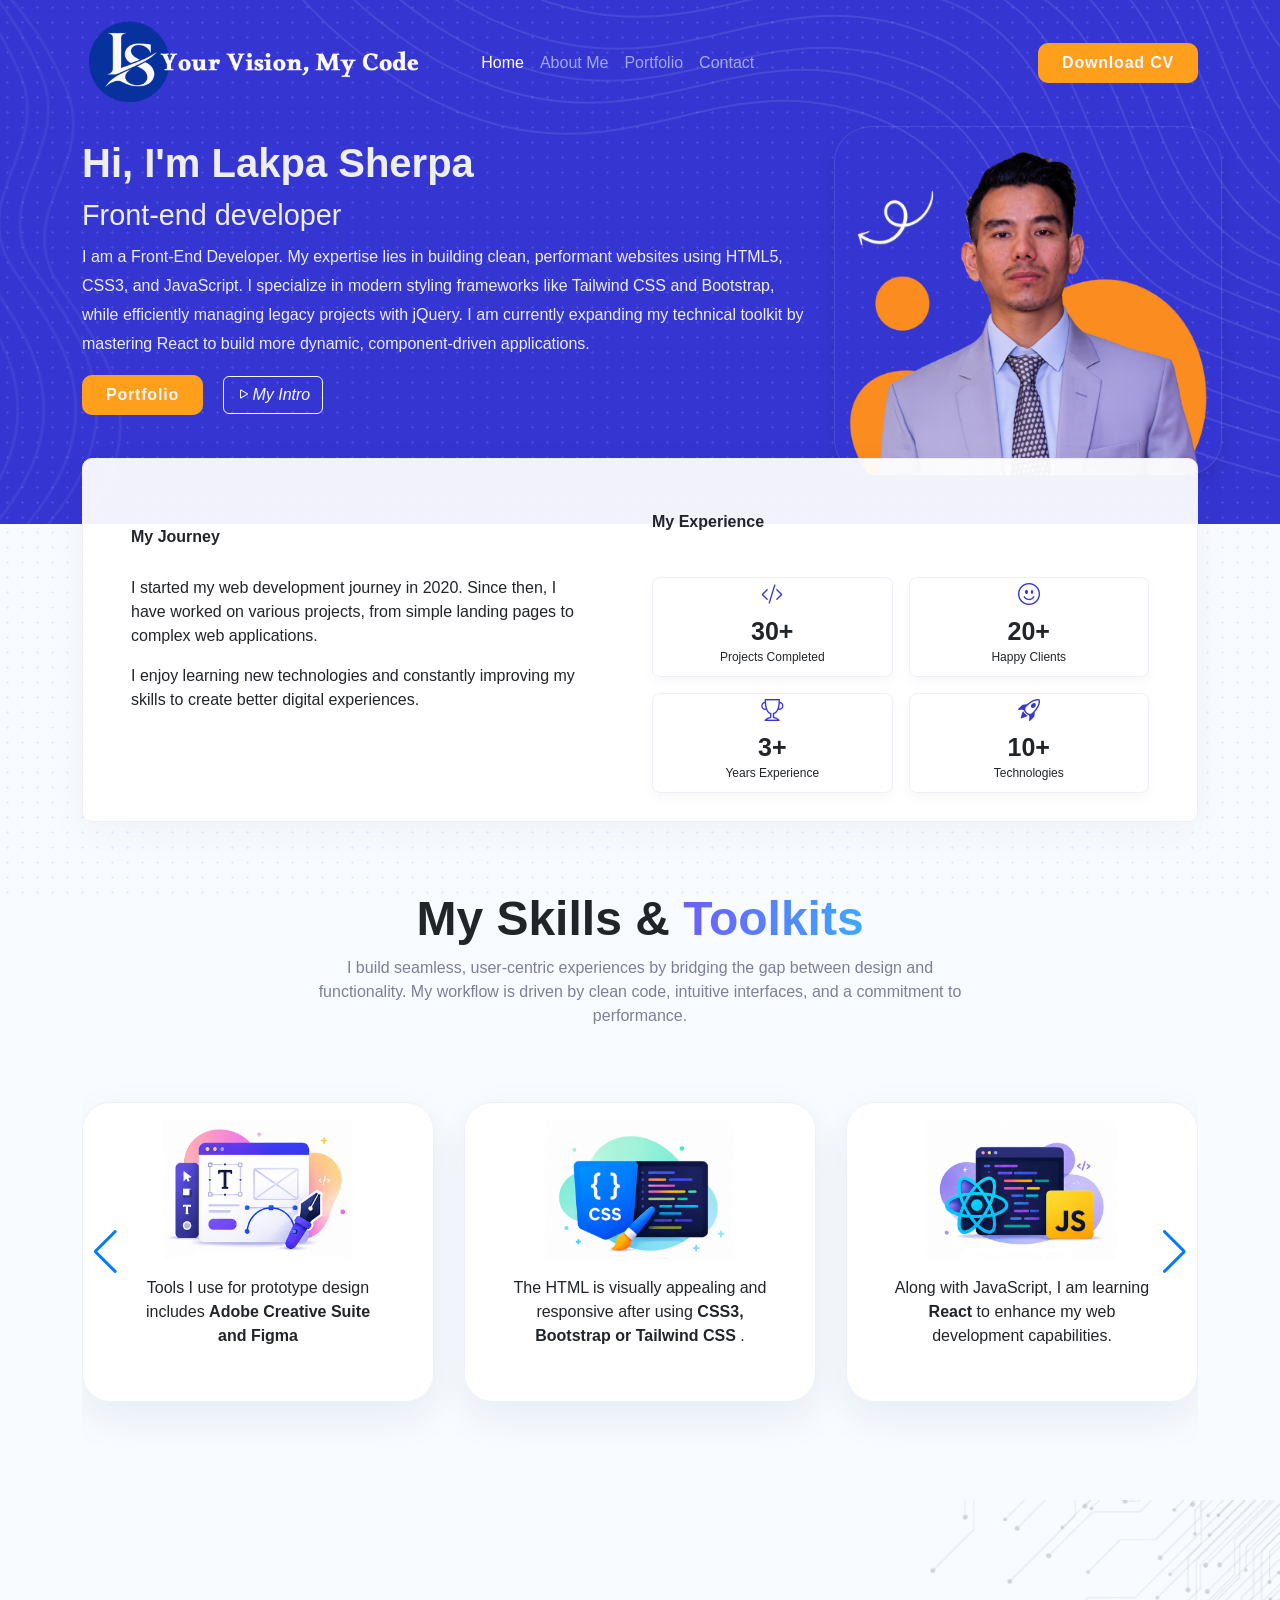
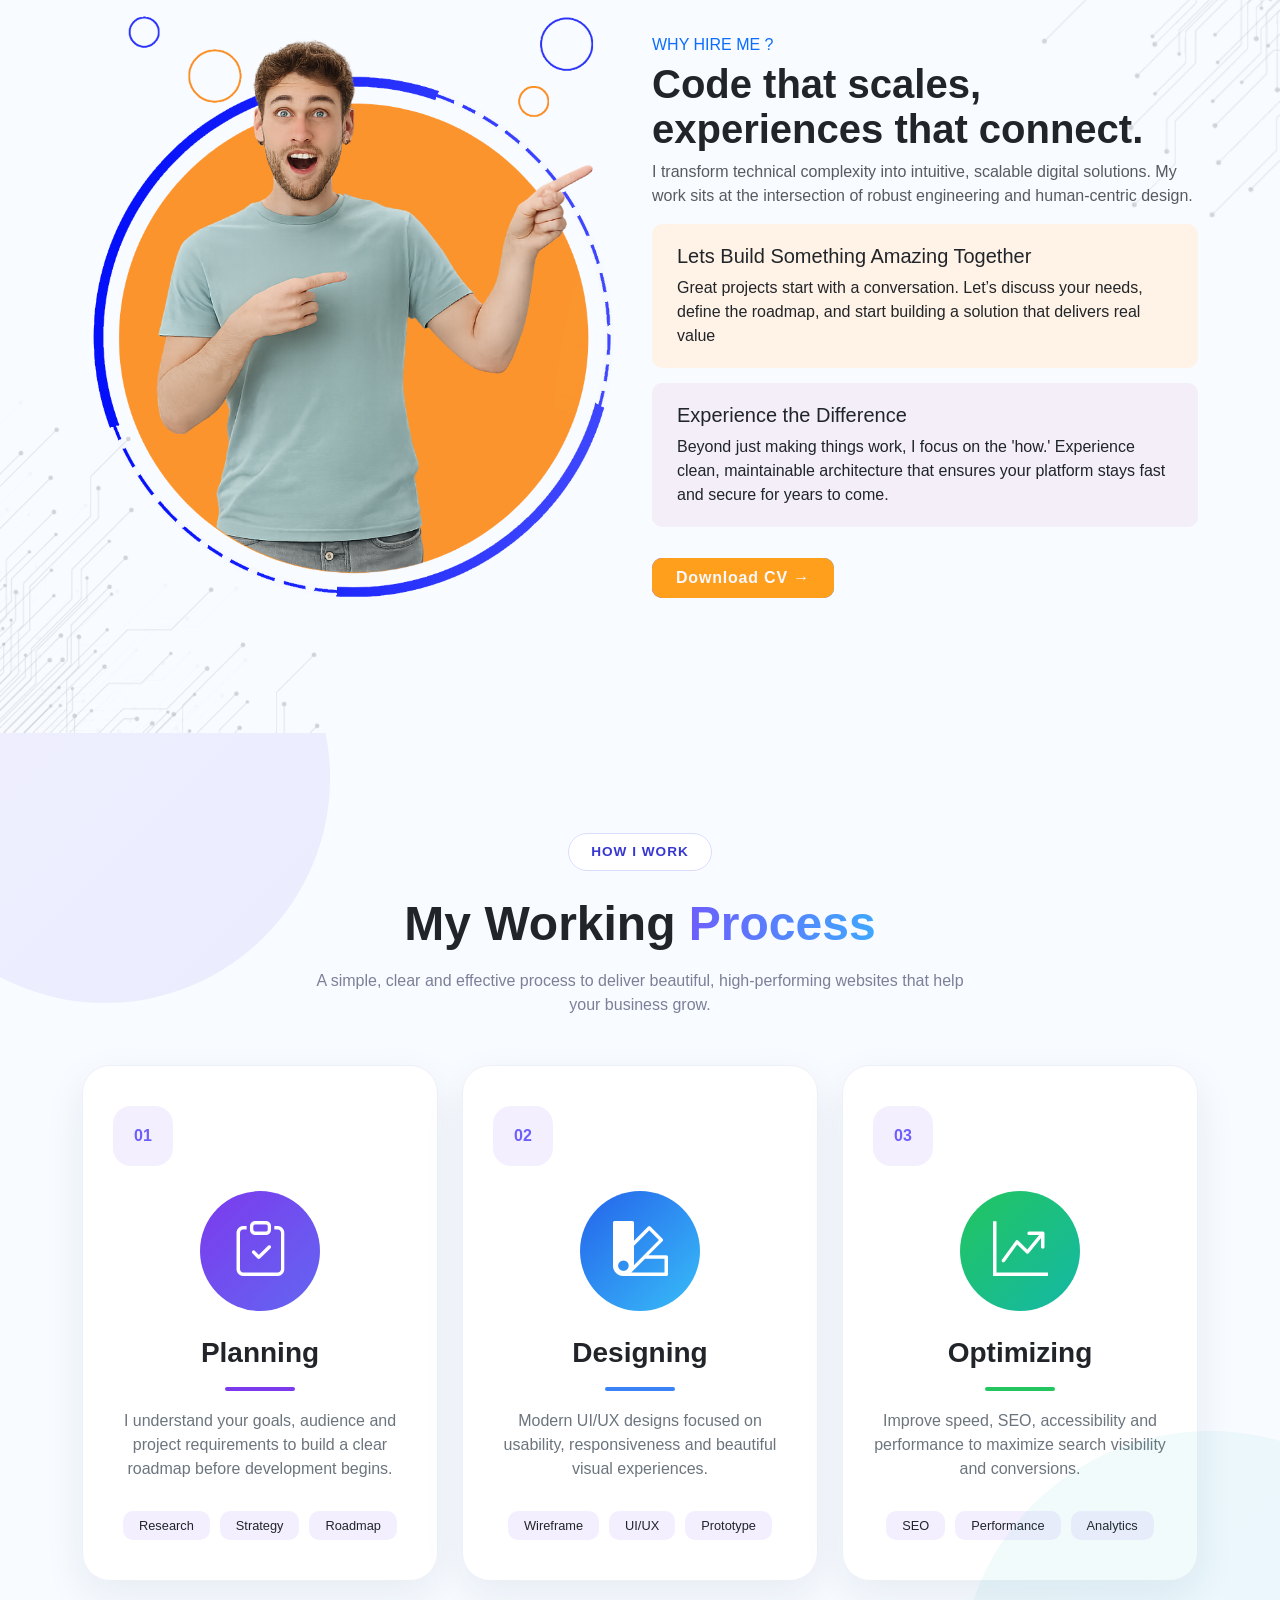
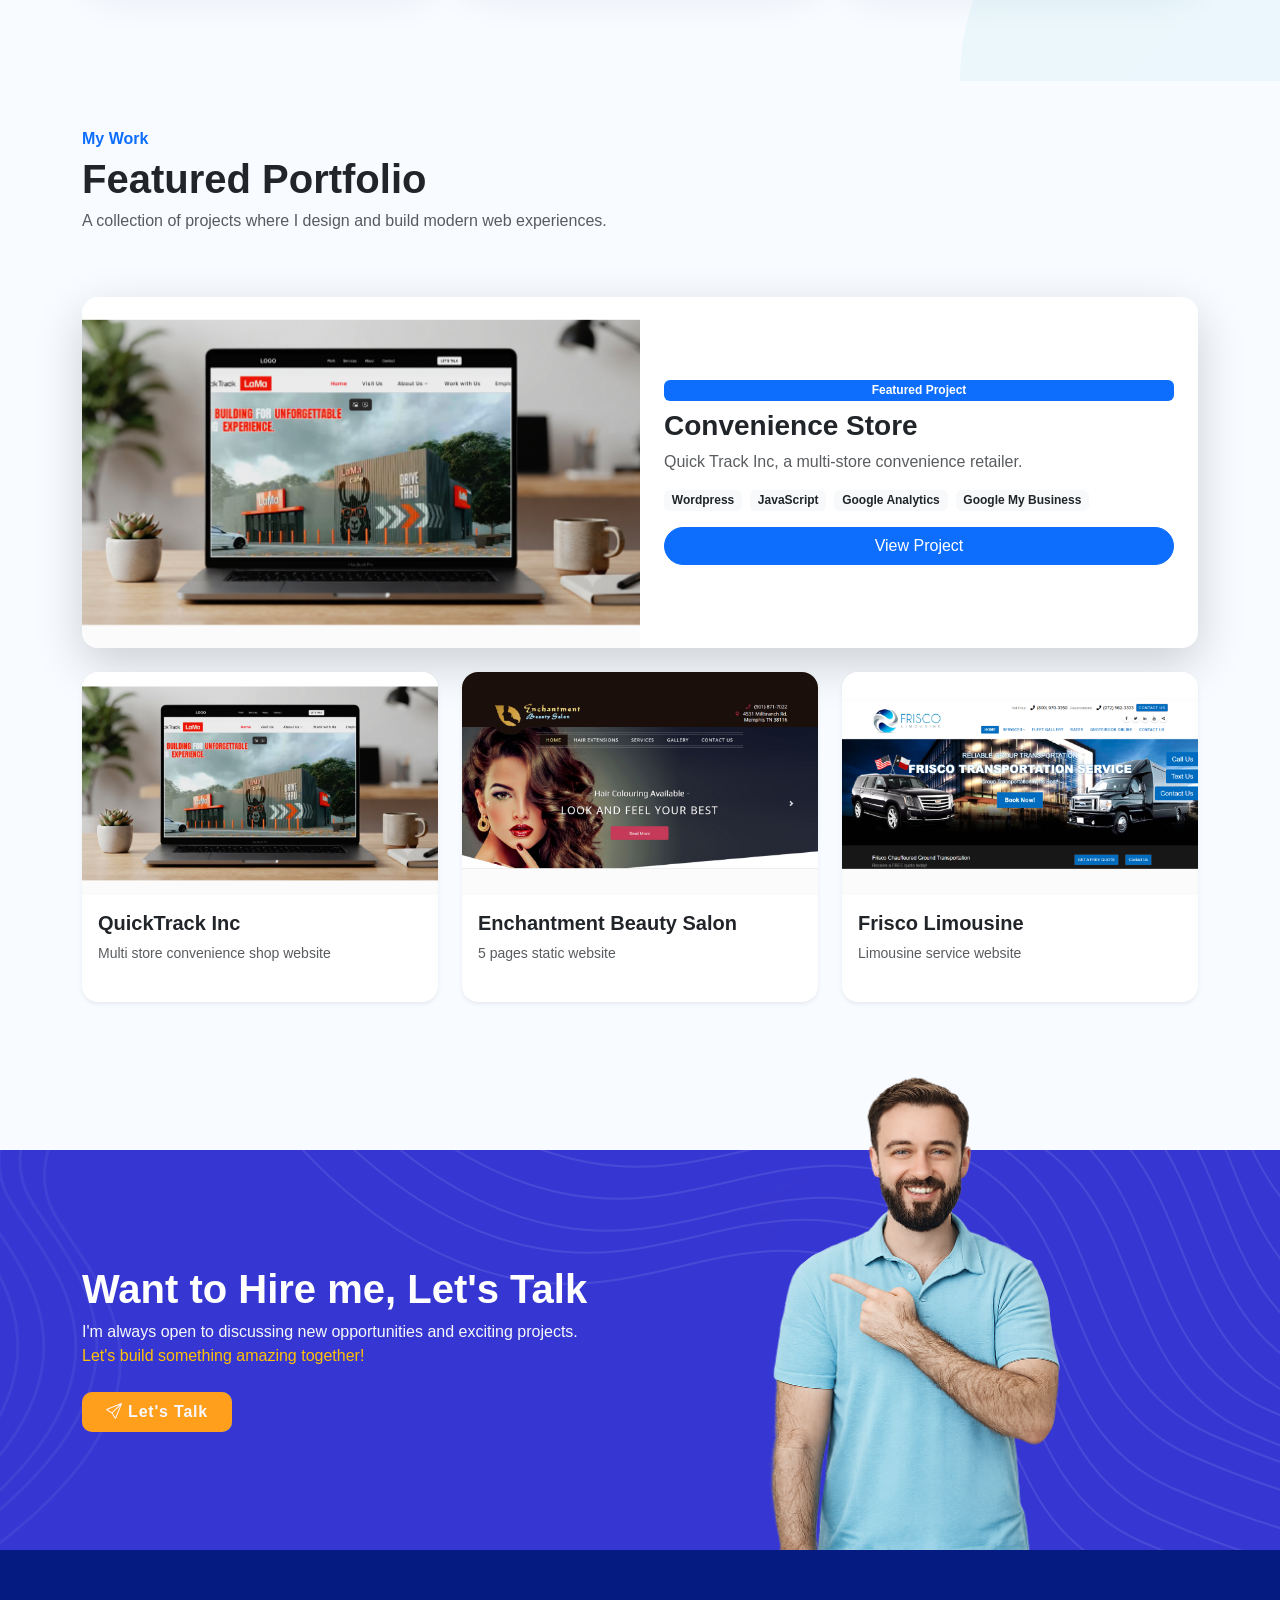
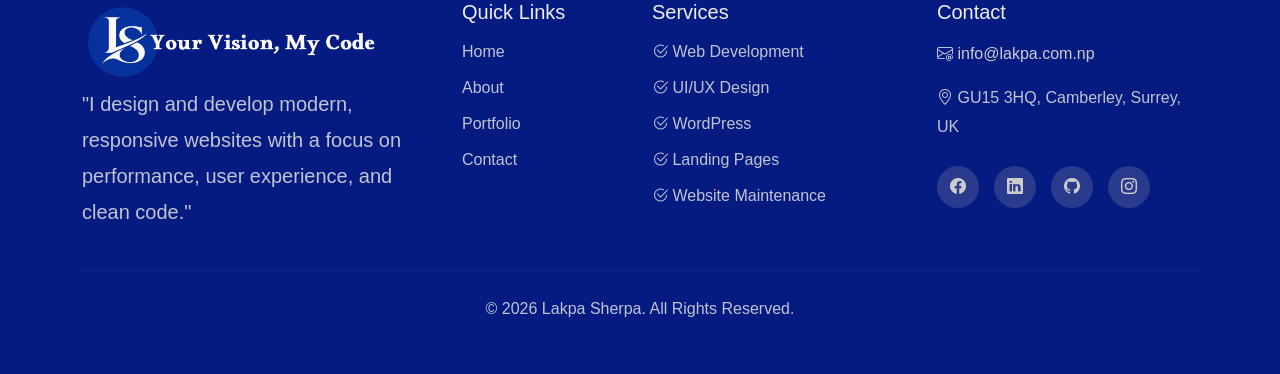
==== index.html @ 94ba4636 "commented section comment added to the commit message" ====
<!doctype html>
<html lang="en">

<head>
  <meta charset="utf-8">
  <meta name="viewport" content="width=device-width, initial-scale=1">
  <title>Lakpa Sherpa | Home page</title>
  <meta name="description"
    content="Lakpa Sherpa, a Full Stack Developer specializing in React, Node.js, and modern web applications. View projects, skills, and contact information.">
  <meta name="keywords"
    content="Lakpa Sherpa, portfolio, web developer, front-end developer, React, JavaScript, wordpress, UI/UX design">
  <meta name="author" content="Lakpa Sherpa">
  <meta name="robots" content="index, follow">
  <link rel="canonical" href="https://lakpa.com.np/">

  <!-- Open Graph -->
  <meta property="og:type" content="website">
  <meta property="og:title" content="Lakpa Sherpa | Full Stack Developer">
  <meta property="og:description" content="Explore my portfolio, projects, and technical skills.">
  <meta property="og:image" content="https://lakpa.com.np/preview.png">
  <meta property="og:url" content="https://lakpa.com.np">

  <!-- Twitter -->
  <meta name="twitter:card" content="summary_large_image">
  <meta name="twitter:title" content="Your Name | Full Stack Developer">
  <meta name="twitter:description" content="Explore my portfolio and projects.">
  <meta name="twitter:image" content="https://lakpa.com.np/preview.png">

  <!-- Favicons -->
  <link rel="apple-touch-icon" sizes="180x180" href="assets/images/favicons/apple-touch-icon.png">
  <link rel="icon" type="image/png" sizes="32x32" href="assets/images/favicons/favicon-32x32.png">
  <link rel="icon" type="image/png" sizes="16x16" href="assets/images/favicons/favicon-16x16.png">
  <link rel="manifest" href="assets/images/favicons/site.webmanifest">

  <link href="assets/bootstrap-5.3.8/css/bootstrap.min.css" rel="stylesheet">
  <!-- Bootstrap Icons CDN -->
  <link rel="stylesheet" href="https://cdn.jsdelivr.net/npm/bootstrap-icons@1.11.1/font/bootstrap-icons.css">
  <!-- Swiper CDN -->
  <link rel="stylesheet" href="https://cdn.jsdelivr.net/npm/swiper@11/swiper-bundle.min.css" />
  <!-- Adding custom CSS file for styling -->
  <link rel="stylesheet" href="assets/css/style.css">






</head>

<body>
  <!-- Header Section -->
  <header>
    <!-- Grid texture -->
    <div class="grid-dots dots-left"></div>
    <div class="grid-dots dots-right"></div>
    <div class="hero-texture">
      <div class="position-absolute top-0 end-0">
        <img src="assets/images/textures/hero_right_top_curveline.png" class="img-texture" alt="Background Image">
      </div>
      <div class="position-absolute left-0">
        <img src="assets/images/textures/left_bottom_curveline.png" class="img-texture" alt="Background Image">
      </div>
    </div>

    <!-- Adding bootstrap Navbar -->
    <nav class="container navbar navbar-expand-lg navbar-dark" id="nav">
      <div class="container-fluid">
        <a class="navbar-brand" href="#">
          <img src="assets/images/lakpa-logo.png" alt="Lakpa Sherpa Logo" class="logo">
        </a>
        <button class="navbar-toggler" type="button" data-bs-toggle="collapse" data-bs-target="#navbarSupportedContent"
          aria-controls="navbarSupportedContent" aria-expanded="false" aria-label="Toggle navigation">
          <span class="navbar-toggler-icon"></span>
        </button>
        <div class="collapse navbar-collapse" id="navbarSupportedContent">
          <ul class="navbar-nav me-auto mb-2 mb-lg-0">
            <li class="nav-item">
              <a class="nav-link active" aria-current="page" href="#">Home</a>
            </li>
            <li class="nav-item">
              <a class="nav-link" href="#about">About Me</a>
            </li>
            <li class="nav-item">
              <a class="nav-link" href="#portfolio">Portfolio</a>
            </li>
            <li class="nav-item">
              <a class="nav-link" href="#contact">Contact</a>
            </li>
          </ul>
          <span class="d-flex">
            <button class="btn btn-custom" type="submit"><span>Download CV</span></button>
          </span>
        </div>
      </div>
    </nav>

    <!-- Hero section Bio Banner -->

    <div class="container hero-section pb-5">
      <div class="row align-items-center g-5">
        <div class="col-md-8 pb-5 order-2 order-lg-1 reveal">
          <h1 class="display-4 fw-bold lakpa-intro">Hi, I'm Lakpa Sherpa <br><span> Front-end
              developer</span> </h1>
          <p class="lead lakpa-bio">I am a Front-End Developer. My expertise lies in building clean, performant websites
            using
            HTML5, CSS3, and JavaScript. I specialize in modern styling frameworks like Tailwind CSS and Bootstrap,
            while efficiently managing legacy projects with jQuery. I am currently expanding my technical toolkit by
            mastering React to build more dynamic, component-driven applications. </p>
          <a href="#portfolio" class="btn btn-custom btn-md"><span>Portfolio</span></a>
          <a href="#" class="btn btn-outline-light btn-md ms-3 ms-md-3">
            <i class="bi bi-play">My Intro</i> </a>
        </div>
        <div class="col-md-4 text-center pb-5 lakpa-image clearfix order-1 order-lg-2 reveal delay-1">
          <img src="assets/images/lakpa.png" class="img-fluid float-end" alt="Lakpa Sherpa, London based Front-end Developer">
        </div>
      </div>
    </div>
  </header>


<main>
  <!-- About me section -->
  <section class="container overview-section" id="about">
      <div class="overview-panel reveal">
        <div class="row g-4 align-items-center">
          <div class="col-lg-6 journey pe-lg-5">
            <h2 class="section-title">My Journey</h2>
            <p>I started my web development journey in 2020. Since then, I have worked on various projects, from simple
              landing pages to complex web applications.</p>
            <p>I enjoy learning new technologies and constantly improving my skills to create better digital
              experiences.</p>
            
          </div>
          <div class="col-lg-6 border-start-lg experience-summary">
            <h2 class="section-title">My Experience</h2>
            <div class="row g-3 mt-1">
              <div class="col-6">
                <div class="metric"><i class="bi bi-code-slash"></i><b>30+</b><span>Projects Completed</span></div>
              </div>
              <div class="col-6">
                <div class="metric"><i class="bi bi-emoji-smile"></i><b>20+</b><span>Happy Clients</span></div>
              </div>
              <div class="col-6">
                <div class="metric"><i class="bi bi-trophy"></i><b>3+</b><span>Years Experience</span></div>
              </div>
              <div class="col-6">
                <div class="metric"><i class="bi bi-rocket-takeoff"></i><b>10+</b><span>Technologies</span></div>
              </div>
            </div>
          </div>
        </div>
      </div>
    </section>
  <!-- Skills Section -->
  <section class="skills py-5">
    <div class="container">
      <div class="skills-title text-center mb-4 reveal">
        <h2 class="fw-bold title">My Skills & <span>Toolkits</span></h2>
        <p class="description">I build seamless, user-centric experiences by bridging the gap between design and
          functionality. My workflow
          is driven by clean code, intuitive interfaces, and a commitment to performance.</p>
      </div>
      <div class="swiper mySwiper reveal delay-1">
        <div class="swiper-wrapper">
          <div class="swiper-slide">
            <div class="skills-card p-3">
              <img src="assets/images/icons/design_tools.png" alt="Design Tools">
              <p>Tools I use for prototype design includes <strong>Adobe Creative Suite and Figma</strong></p>
            </div>
          </div>
          <div class="swiper-slide">
            <div class="skills-card p-3">
              <img src="assets/images/icons/CSS-tools.png" alt="Design Tools">
              <p>The HTML is visually appealing and responsive after using <strong>CSS3, Bootstrap or Tailwind CSS
                </strong>.</p>
            </div>
          </div>
          <div class="swiper-slide">
            <div class="skills-card p-3">
              <img src="assets/images/icons/programming-tools.png" alt="Design Tools">
              <p>Along with JavaScript, I am learning <strong>React</strong> to enhance my web development capabilities.
              </p>
            </div>
          </div>
          <div class="swiper-slide">
            <div class="skills-card p-3">
              <img src="assets/images/icons/seo-tools.png" alt="Design Tools">
              <p>To track and optimize your website's performance, I utilize <strong>Google Analytics and Search
                  Console</strong>.</p>
            </div>
          </div>
        </div>
        <div class="swiper-button-next"></div>
        <div class="swiper-button-prev"></div>
      </div>

    </div>
  </section>

  <!-- About Me Section -->
  <section class="why-me-section">
    <div class="container">
      <div class="row align-items-center">
        <!-- Left Column: Image -->
        <div class="col-md-6 text-center reveal delay-1">
          <div class="img-wrapper">
            <div class="img-circle">
              <!-- Replace with your generated image -->
              <img src="assets/images/about-me-portrate-left.png" alt="Developer" class="img-fluid">
            </div>
          </div>
        </div>

        <!-- Right Column: Content -->
        <div class="col-md-6 reveal">
          <h6 class="text-primary text-uppercase">Why Hire Me ?</h6>
          <h1 class="sub-heading">Code that scales, <br> experiences that connect.</h1>
          <p class="text-muted">I transform technical complexity into intuitive, scalable digital solutions.
            My work sits at the intersection of robust engineering and human-centric design.</p>

          <div class="info-card card-orange">
            <h5>Lets Build Something Amazing Together</h5>
            <p class="mb-0">Great projects start with a conversation. Let’s discuss your needs, define the roadmap, and
              start building a solution that delivers real value</p>
          </div>

          <div class="info-card card-purple">
            <h5>Experience the Difference</h5>
            <p class="mb-0">Beyond just making things work, I focus on the 'how.' Experience clean, maintainable
              architecture that ensures your platform stays fast and secure for years to come.</p>
          </div>

          <button class="btn btn-custom mt-3"><span>Download CV →</span></button>
        </div>
      </div>
    </div>
  </section>

  <!-- Working Process Section -->
  <section class="process-section">

    <div class="container">

      <div class="text-center mb-5 reveal">

        <div class="subtitle">
          HOW I WORK
        </div>

        <h2 class="title mt-4">
          My Working <span>Process</span>
        </h2>

        <p class="description mt-3">
          A simple, clear and effective process to deliver beautiful,
          high-performing websites that help your business grow.
        </p>

      </div>

      <div class="row g-4 reveal delay-1">

        <!-- Planning -->

        <div class="col-lg-4">

          <div class="process-card text-center">

            <div class="step-number">
              01
            </div>

            <div class="icon-circle bg-purple">
              <i class="bi bi-clipboard-check"></i>
            </div>

            <h3>Planning</h3>

            <div class="line line-purple"></div>

            <p class="text-secondary">
              I understand your goals, audience and project requirements to build
              a clear roadmap before development begins.
            </p>

            <div class="tags">
              <span>Research</span>
              <span>Strategy</span>
              <span>Roadmap</span>
            </div>

          </div>

        </div>

        <!-- Designing -->

        <div class="col-lg-4">

          <div class="process-card text-center">

            <div class="step-number">
              02
            </div>

            <div class="icon-circle bg-blue">
              <i class="bi bi-palette2"></i>
            </div>

            <h3>Designing</h3>

            <div class="line line-blue"></div>

            <p class="text-secondary">
              Modern UI/UX designs focused on usability, responsiveness and
              beautiful visual experiences.
            </p>

            <div class="tags">
              <span>Wireframe</span>
              <span>UI/UX</span>
              <span>Prototype</span>
            </div>

          </div>

        </div>

        <!-- Optimizing -->

        <div class="col-lg-4">

          <div class="process-card text-center">

            <div class="step-number">
              03
            </div>

            <div class="icon-circle bg-green">
              <i class="bi bi-graph-up-arrow"></i>
            </div>

            <h3>Optimizing</h3>

            <div class="line line-green"></div>

            <p class="text-secondary">
              Improve speed, SEO, accessibility and performance to maximize
              search visibility and conversions.
            </p>

            <div class="tags">
              <span>SEO</span>
              <span>Performance</span>
              <span>Analytics</span>
            </div>

          </div>

        </div>

      </div>

    </div>

  </section>

  <!-- Portfolio Section -->

  <section class="portfolio-section py-5" id="portfolio">

    <div class="container">

      <!-- Header -->
      <div class="row align-items-end mb-5 reveal">

        <div class="col-md-7 portfolio-featured" data-aos="fade-up">
          <h6 class="text-primary fw-semibold">My Work</h6>
          <h2 class="sub-heading">Featured Portfolio</h2>
          <p class="text-muted">
            A collection of projects where I design and build modern web experiences.
          </p>
        </div>


         <!-- All Project / I shall update this when I have more projects to showcase -->
          
        <!-- <div class="col-md-5 text-md-end" data-aos="fade-up" data-aos-delay="100">
          <a href="#portfolio" class="btn btn-outline-primary rounded-pill px-4">
            View All Projects
          </a>
        </div> -->

      </div>

      <!-- Featured Project -->
      <div class="row mb-4 reveal delay-1">
        <div class="col-12">
          <div class="featured-project shadow-lg rounded-4 overflow-hidden">

            <div class="row g-0">

              <div class="col-md-6">
                <img id="featured-img" src="assets/images/portfolio/quicktrackinc.png"
                  class="img-fluid h-100 object-fit-cover" alt="Featured Project Image">
              </div>

              <div class="col-md-6 p-4 d-flex flex-column justify-content-center">

                <span class="badge bg-primary mb-2 w-fit" id="featured-tag">
                  Featured Project
                </span>

                <h3 class="fw-bold" id="featured-title">
                  Convenience Store
                </h3>

                <p class="text-muted" id="featured-desc">
                  Quick Track Inc, a multi-store convenience retailer.
                </p>

                <div class="d-flex gap-2 flex-wrap mb-3" id="featured-tech">
                  <span class="badge bg-light text-dark">Wordpress</span>
                  <span class="badge bg-light text-dark">JavaScript</span>
                  <span class="badge bg-light text-dark">Google Analytics</span>
                  <span class="badge bg-light text-dark">Google My Business</span>
                </div>

                <a href="https://quicktrackinc.com/" target="_blank" rel="nofollow sponsored"
                  class="btn btn-primary rounded-pill px-4" id="featured-link">
                  View Project
                </a>

              </div>

            </div>

          </div>
        </div>
      </div>

      <!-- Featured Filter cards -->
      <div class="row g-4">

        <div class="col-md-4">
          <div class="project-card shadow-sm rounded-4 overflow-hidden cursor-pointer" onclick="setFeatured(this)"
            data-title="QuickTrack Inc" data-desc="Website for a Convenience Store company."
            data-img="assets/images/portfolio/quicktrackinc.png" data-link="https://quicktrackinc.com/"
            data-tech="Wordpress, JavaScript, Google Analytics, Google My Business">

            <img src="assets/images/portfolio/quicktrackinc.png" class="img-fluid" alt="QuickTrack Inc">
            <div class="p-3">
              <h5 class="fw-bold">QuickTrack Inc</h5>
              <p class="text-muted small">Multi store convenience shop website</p>
            </div>

          </div>
        </div>

        <div class="col-md-4">
          <div class="project-card shadow-sm rounded-4 overflow-hidden cursor-pointer" onclick="setFeatured(this)"
            data-title="Enchantment Beauty Salon" data-desc="5 pages static website for a beauty salon."
            data-img="assets/images/portfolio/enchantmentbeautysalon.png"
            data-link="https://www.enchantmentbeautysalon.com/" data-tech="Bootstrap, JS, JQuery">

            <img src="assets/images/portfolio/enchantmentbeautysalon.png" class="img-fluid"
              alt="Enchantment Beauty Salon">
            <div class="p-3">
              <h5 class="fw-bold">Enchantment Beauty Salon</h5>
              <p class="text-muted small">5 pages static website</p>
            </div>

          </div>
        </div>

        <div class="col-md-4">
          <div class="project-card shadow-sm rounded-4 overflow-hidden cursor-pointer" onclick="setFeatured(this)"
            data-title="Frisco Limousine"
            data-desc="A website for a limousine service company with booking and tracking features."
            data-img="assets/images/portfolio/friscolimousine.png" data-link="https://friscolimousine.com/"
            data-tech="Bootstrap, JS, Jquery, Google Analytics">

            <img src="assets/images/portfolio/friscolimousine.png" class="img-fluid" alt="Frisco Limousine">
            <div class="p-3">
              <h5 class="fw-bold">Frisco Limousine</h5>
              <p class="text-muted small">Limousine service website</p>
            </div>

          </div>
        </div>
      </div>

    </div>

  </section>


  <!-- Hire me Section -->
  <section class="hire-me">
    <div class="container">
      <div class="row align-items-center">

        <!-- Left Content -->
        <div class="col-lg-6 reveal">

          <h2 class="sub-heading text-white">
            Want to Hire me,
            Let's Talk
          </h2>

          <p class="text-light mb-4">
            I'm always open to discussing new opportunities and exciting projects.<br>
           <span class="text-warning"> Let's build something amazing together! </span>
          </p>

          <button class="btn btn-custom">
            <span><a href="mailto:lakpa243@gmail.com"><i class="bi bi-send"></i> Let's Talk</a></span>
          </button>

        </div>

        <!-- Right Image large device -->
        <div class="col-lg-6 text-center large-device reveal delay-1">
          <img src="assets/images/hire-lakpa.png" class="img-fluid" alt="Hire Lakpa">
        </div>
        <!-- Right Image small device -->
        <div class="col-lg-6 text-center small-device reveal delay-1">
          <img src="assets/images/smalldevice-hire-lakpa.png" class="img-fluid " alt="Hire Lakpa">
        </div>

      </div>
    </div>
  </section>

</main>

  <!-- Footer Section -->
  <footer class="footer">
    <div class="container">
      <div class="row">

        <!-- About -->
        <div class="col-lg-4 footer-about">
          <img src="assets/images/lakpa-logo.png" class="footer-logo" title="Lakpa's Logo" alt="Lakpa's Logo" />
          <blockquote class="blockquote">
            <p>"I design and develop modern, responsive websites with a focus
              on performance, user experience, and clean code."</p>
          </blockquote>         
        </div>

        <!-- Quick Links -->
        <div class="col-lg-2 col-md-6">
          <h5 class="footer-subtitle mb-3">Quick Links</h5>
          <ul class="list-unstyled footer-links">
            <li><a href="#nav">Home</a></li>
            <li><a href="#about">About</a></li>
            <li><a href="#portfolio">Portfolio</a></li>
            <li><a href="#contact">Contact</a></li>
          </ul>
        </div>

        <!-- Services -->
        <div class="col-lg-3 col-md-6">
          <h5 class="footer-subtitle mb-3">Services</h5>

          <ul class="list-unstyled footer-links">
            <li><i class="bi bi-check2-circle"></i> Web Development</li>
            <li><i class="bi bi-check2-circle"></i> UI/UX Design</li>
            <li><i class="bi bi-check2-circle"></i> WordPress</li>
            <li><i class="bi bi-check2-circle"></i> Landing Pages</li>
            <li><i class="bi bi-check2-circle"></i> Website Maintenance</li>
          </ul>
        </div>

        <!-- Contact -->
        <div class="col-lg-3" id="contact">
          <h5 class="footer-subtitle mb-3">Contact</h5>
          <p><i class="bi bi-envelope-at"></i> <a href="mailto:lakpa243@gmail.com">info@lakpa.com.np</a> </p>
          <p><i class="bi bi-geo-alt"></i> GU15 3HQ, Camberley, Surrey, UK</p>

           <div class="social-icons mt-4">
            <a href="#"><i class="bi bi-facebook"></i></a>
            <a href="#"><i class="bi bi-linkedin"></i></a>
            <a href="#"><i class="bi bi-github"></i></a>
            <a href="#"><i class="bi bi-instagram"></i></a>
          </div>
        </div>

      </div>

      <hr class="my-4 border-secondary">

      <div class="text-center">
        <p class="mb-0">
          © <span id="year"></span> Lakpa Sherpa. All Rights Reserved.
        </p>
      </div>

    </div>
  </footer>

  <script src="assets/bootstrap-5.3.8/js/bootstrap.bundle.min.js"></script>
  <!-- Ai Script -->
  <script type="module" src="assets/js/reveal.js"></script>

  <!-- Swiper JS for skill section-->
  <script src="https://cdn.jsdelivr.net/npm/swiper@11/swiper-bundle.min.js"></script>
  <script src="assets/js/skillsSlider.js"></script>
  <!-- Portfolio Section JS -->
  <script src="assets/js/portfolio.js"></script>
</body>

</html>
---- assets/css/style.css ----
/* Global variable */
:root {
    --primary-color: rgba(5, 5, 199, 0.8);
    --secondary-color: #ff9f1c;
    --color-three: #061b81;
}

/* =========================
   Base Styles
========================= */
html {
    scroll-behavior: smooth;
}

body {
    background: #f8fbff;
    font-family: 'Poppins', sans-serif;
}

.sub-heading {
    font-size: 2.5rem;
    font-weight: bold;
    font-family: 'Poppins', sans-serif;
    line-height: 2.8rem;
}

/* =========================
   Reveal css effect
========================= */
.reveal {
    opacity: 0;
    transform: translateY(18px);
    transition: opacity .7s ease, transform .7s ease;
}

.reveal.visible {
    opacity: 1;
    transform: none;
}

.delay-1 {
    transition-delay: .14s;
}

/* =========================
   Header
========================= */
header {
    width: 100%;
    background-color: var(--primary-color);
    background-position: center;
    background-blend-mode: overlay;
    color: #eee;
    overflow: hidden;
}


header .navbar .navbar-brand .logo {
    max-height: 100px;
    width: auto;
    margin-right: 30px;
}


header .grid-dots{
    width: 100%;
    height: 100%;
    position: absolute;
    opacity: 0.1;
    background-image: radial-gradient(#a2a4fc 1.4px, transparent 0.2px);
    background-size: 15px 15px;  
}

header .dots-left{
    left: 0;
    top: 0px;
}

header .dots-right {
    right: 0;
    top: 0px;
}

/* =========================
   Hero Section
========================= */

header .hero-section .lakpa-bio {
    font-size: 1rem;
    line-height: 1.8rem;
    color: #eee;
}

header .hero-texture {
    opacity: 0.5;
}

header .hero-section{
    position: relative;
}

header .hero-section .lakpa-intro{
    font-size: 2.5rem;
    font-weight: 700;
}
header .hero-section .lakpa-intro span{
    font-size: 1.8rem;
    font-weight: 500;
}

 header .hero-section .lakpa-image {
        border: rgba(255, 255, 255, 0.1) solid 1px;
        border-radius: 10%;
        padding: 0px;
        box-shadow: 0px 10px 20px rgba(0, 0, 0, 0.1);
        height: 350px;
        overflow: hidden;
    }

    header .hero-section .lakpa-image img {
        width:auto;
        object-fit: cover;
    }

/* =========================
   Buttons
========================= */


.btn-custom {
 outline: none;
 cursor: pointer;
 border: none;
 padding: 0.5rem 1.5rem;
 margin: 0;
 font-family: inherit;
 font-size: inherit;
 position: relative;
 display: inline-block;
 letter-spacing: 0.05rem;
 font-weight: 700;
 border-radius: 10px;
 overflow: hidden;
 background: linear-gradient(90deg, #5745f8, #1e95f7);
 color: ghostwhite;
}

.btn-custom span {
 position: relative;
 z-index: 10;
 transition: color 0.4s;
}

.btn-custom:hover span {
 color: #eee;
}
.btn-custom span a {
    text-decoration: none;
    color: ghostwhite;
}

.btn-custom::before,
.btn-custom::after {
 position: absolute;
 top: 0;
 left: 0;
 width: 100%;
 height: 100%;
 z-index: 0;
}

.btn-custom::before {
 content: "";
 background: var(--secondary-color);
 width: 120%;
 left: -10%;
 transform: skew(30deg);
 transition: transform 0.4s cubic-bezier(0.3, 1, 0.8, 1);
}

.btn-custom:hover::before {
 transform: translate3d(100%, 0, 0);
}


/* =========================
   About me Section
========================= */

.overview-section {
    position: relative;
    z-index: 5;
    margin-top: -66px;
}

.overview-panel,
.details-section {
    background: #ffffffef;
    border: 1px solid #eee;
    border-radius: 10px;
    box-shadow: 0 13px 40px #2724540b;
}

.overview-panel {
    padding: 28px 48px;
}

.section-title {
    font-size: 16px;
    font-weight: 700;
    margin: 0 0 30px;
    position: relative;
}

  .journey {
        padding-bottom: 25px;
        border-bottom: 1px solid var(--line);
    }

     .experience-summary {
        border: 0 !important;
        padding-top: 25px;
    }

    .section-title {
    font-size: 16px;
    font-weight: 700;
    margin: 0 0 30px;
    position: relative;
}

.metric {
    min-height: 95px;
    display: flex;
    flex-direction: column;
    align-items: center;
    justify-content: center;
    border: 1px solid #eeeef8;
    border-radius: 8px;
    background: #fff;
    box-shadow: 0 5px 14px #1d1d3b09;
    padding-bottom: 10px;
}

.metric i {
    font-size: 22px;
    color: var(--primary-color);
}

.metric b {
    font: 700 25px/1.2 "Poppins", sans-serif;
    margin: 5px 0 2px;
}

.metric span {
    font-size: 12px;
}


/* =========================
   Skills Section
========================= */
.skills {
    padding: 50px 0;
}

.skills .swiper {
    padding: 50px 0 !important;
}

.skills .skills-title {
    margin: 20px auto;
}

.skills-card {
    text-align: center;
    border: none;
    min-height: 300px;
    background: #fff;
    border-radius: 28px;
    padding: 40px 30px;
    height: 100%;
    transition: 0.35s;
    border: 1px solid #edf0f8;
    box-shadow: 0 15px 40px rgba(30, 60, 114, 0.08);
}

.skills-card:hover {
    transform: translateY(-12px);
    box-shadow: 0 25px 60px rgba(30, 60, 114, 0.15);
}

.skills-card img {
    width: 60%;
    margin: 0 auto 1rem auto;
    background-color: #eee;
}

.skills-card p {
    width: 80%;
    margin: 0 auto;
}

/* =========================
   Why Me Section
========================= */
.why-me-section {
    padding: 80px 40px;
    position: relative;
    overflow: hidden;

    background-image:
        url("../images/textures/about-section-bg-texture-right.png"),
        url("../images/textures/about-section-bg-texture-left.png");

    background-position: top right, bottom left;
    background-repeat: no-repeat, no-repeat;
    background-size: 350px, 320px;
}

.why-me-section>* {
    position: relative;
    z-index: 1;
}

.img-wrapper {
    position: relative;
    display: inline-block;
}

.info-card {
    background: #fff;
    padding: 20px;
    border-radius: 10px;
    margin-bottom: 15px;
    border-left: 5px solid transparent;
}

.card-orange {
    background-color: #fff2e6;
}

.card-purple {
    background-color: #f3eef8;
}

/* =========================
   Process Section
========================= */
.process-section {
    position: relative;
    padding: 100px 0;
    overflow: hidden;
}

.process-section::before,
.process-section::after {
    content: "";
    position: absolute;
    border-radius: 50%;
}

.process-section::before {
    width: 450px;
    height: 450px;
    background: linear-gradient(135deg, #8b5cf6, #4f46e5);
    opacity: 0.08;
    top: -180px;
    left: -120px;
}

.process-section::after {
    width: 500px;
    height: 500px;
    background: linear-gradient(135deg, #14b8a6, #38bdf8);
    opacity: 0.06;
    bottom: -250px;
    right: -180px;
}

/* =========================
   Typography
========================= */
.subtitle {
    display: inline-block;
    padding: 8px 22px;
    border: 1px solid #dadcff;
    border-radius: 50px;
    color: var(--primary-color);
    background: #fff;
    font-size: 0.85rem;
    font-weight: 600;
    letter-spacing: 1px;
}

.title {
    font-size: 3rem;
    font-weight: 800;
}

.title span {
    background: linear-gradient(90deg, #6d5efc, #3ea8ff);
    -webkit-background-clip: text;
    -webkit-text-fill-color: transparent;
}

.description {
    color: #7b8098;
    max-width: 650px;
    margin: auto;
}

/* =========================
   Cards (Shared)
========================= */
.process-card {
    background: #fff;
    border-radius: 28px;
    padding: 40px 30px;
    height: 100%;
    transition: 0.35s;
    position: relative;
    overflow: hidden;
    border: 1px solid #edf0f8;
    box-shadow: 0 15px 40px rgba(30, 60, 114, 0.08);
}

.process-card:hover {
    transform: translateY(-12px);
    box-shadow: 0 25px 60px rgba(30, 60, 114, 0.15);
}

.process-card h3 {
    font-weight: 700;
}

/* =========================
   Icons & Steps
========================= */
.step-number {
    width: 60px;
    height: 60px;
    border-radius: 18px;
    display: flex;
    align-items: center;
    justify-content: center;
    font-weight: 700;
    color: #6d5efc;
    background: #f4efff;
    margin-bottom: 25px;
}

.icon-circle {
    width: 120px;
    height: 120px;
    border-radius: 50%;
    display: flex;
    align-items: center;
    justify-content: center;
    margin: 0 auto 25px;
    font-size: 55px;
    color: #fff;
}

.bg-purple {
    background: linear-gradient(135deg, #7c3aed, #6366f1);
}

.bg-blue {
    background: linear-gradient(135deg, #2563eb, #38bdf8);
}

.bg-green {
    background: linear-gradient(135deg, #22c55e, #14b8a6);
}

/* =========================
   Lines & Tags
========================= */
.line {
    width: 70px;
    height: 4px;
    margin: 18px auto;
    border-radius: 50px;
}

.line-purple {
    background: #7c3aed;
}

.line-blue {
    background: #3b82f6;
}

.line-green {
    background: #22c55e;
}

.tags {
    display: flex;
    justify-content: center;
    gap: 10px;
    flex-wrap: wrap;
    margin-top: 30px;
}

.tags span {
    padding: 5px 16px;
    border-radius: 10px;
    font-size: 0.80rem;
    background: #f4efff;
}


/* =========================
   Portfolio Section
========================= */

.portfolio-section {
    background: #f8fbff;
}

/* Featured Project */
.featured-project {
    background: #fff;
}

/* Project Cards */
.project-card {
    background: #fff;
    transition: all 0.3s ease;
    min-height: 330px;
}

.project-card:hover {
    transform: translateY(-10px);
    box-shadow: 0 20px 40px rgba(0, 0, 0, 0.12);
}

.project-card img {
    transition: transform 0.4s ease;
}

.project-card:hover img {
    transform: scale(1.09);
}

/* Buttons */
.btn {
    transition: all 0.3s ease;
}


/* =========================
   Hire Me Section
========================= */


.hire-me {
    background-color: var(--primary-color);
    max-height: 500px;
    margin-top: 100px;
    position: relative;
    isolation: isolate;
}

.hire-me::before {
    content: "";
    position: absolute;
    inset: 0;
    background:
        url("../images/textures/hero_right_top_curveline.png") top right no-repeat,
        url("../images/textures/left_bottom_curveline.png") bottom left no-repeat;
    background-size: auto;
    opacity: 0.5;
    z-index: -2;
}

.hire-me img {
    max-height: 500px;
    position: relative;
    margin-top: -100px;
}


.hire-me .small-device {
    display: none;
}

/* =========================
   Footer Section
========================= */

.footer {
    background: var(--color-three);
    color: #bfc4d3;
    padding: 50px 20px;
}

.footer .footer-about .footer-logo {
    max-width: 300px;
}

.footer .footer-subtitle {
    color: #eee;
}

.footer p {
    line-height: 1.8;
}

.footer-links li {
    margin-bottom: 12px;
}

.footer-links a {
    text-decoration: none;
    color: #bfc4d3;
    transition: .3s;
}

.footer-links a:hover {
    color: #4f8cff;
    padding-left: 5px;
}

.social-icons {
    display: flex;
    gap: 15px;
}

.social-icons a {
    width: 42px;
    height: 42px;
    border-radius: 50%;
    background: #2a3a8d;
    color: #fff;
    display: flex;
    align-items: center;
    justify-content: center;
    text-decoration: none;
    transition: .3s;
}

.social-icons a:hover {
    background: #4f8cff;
    transform: translateY(-4px);
}

hr {
    opacity: .15;
}

#contact a {
    text-decoration: none;
    color: #ccc;
}

/* =========================
   Animation CSS
========================= */

.skills {
    animation: skills 2s ease-in 0s 1 normal forwards;
}
@keyframes skills {
	0% {
		animation-timing-function: ease-in;
		opacity: 0;
		transform: translateY(250px);
	}

	38% {
		animation-timing-function: ease-out;
		opacity: 1;
		transform: translateY(0);
	}

	55% {
		animation-timing-function: ease-in;
		transform: translateY(65px);
	}

	72% {
		animation-timing-function: ease-out;
		transform: translateY(0);
	}

	81% {
		animation-timing-function: ease-in;
		transform: translateY(28px);
	}

	90% {
		animation-timing-function: ease-out;
		transform: translateY(0);
	}

	95% {
		animation-timing-function: ease-in;
		transform: translateY(8px);
	}

	100% {
		animation-timing-function: ease-out;
		transform: translateY(0);
	}
}



/* =========================
   Responsive
========================= */
@media(max-width:991px) {

    .hire-me {

        padding: 50px 35px;
        text-align: center;
        max-height: 550px;
        overflow: hidden;
    }

    .hire-me img {
        max-height: 380px;
        margin-top: 20px;
    }

    /* display in small devices */
    .hire-me .small-device {
        display: block;
        align-items: center;
    }

    /* hide in small devices */
    .hire-me .large-device {
        display: none;
    }

     header .hero-section .lakpa-image {
        height: 270px;
    }
  .overview-panel {
        padding: 28px;
    }

    .journey {
        padding-bottom: 25px;
        border-bottom: 1px solid var(--line);
    }

    .experience-summary {
        border: 0 !important;
        padding-top: 25px;
    }


}

@media (max-width: 768px) {

    header .navbar .navbar-brand .logo {
        max-height: 100px;
        width: 250px;
        margin: 0px;
        padding: 0px;
    }
    
    .title {
        font-size: 2.2rem;
    }

    header .hero-section .lakpa-image {
        height: 400px;
    }
    
    .why-me-section {
        background-size: 180px, 180px;
    }

    .process-card {
        margin-bottom: 25px;
    }

    .hire-me img {
        margin-top: 10px;
        max-height: 300px;
        clear: both;
    }


}
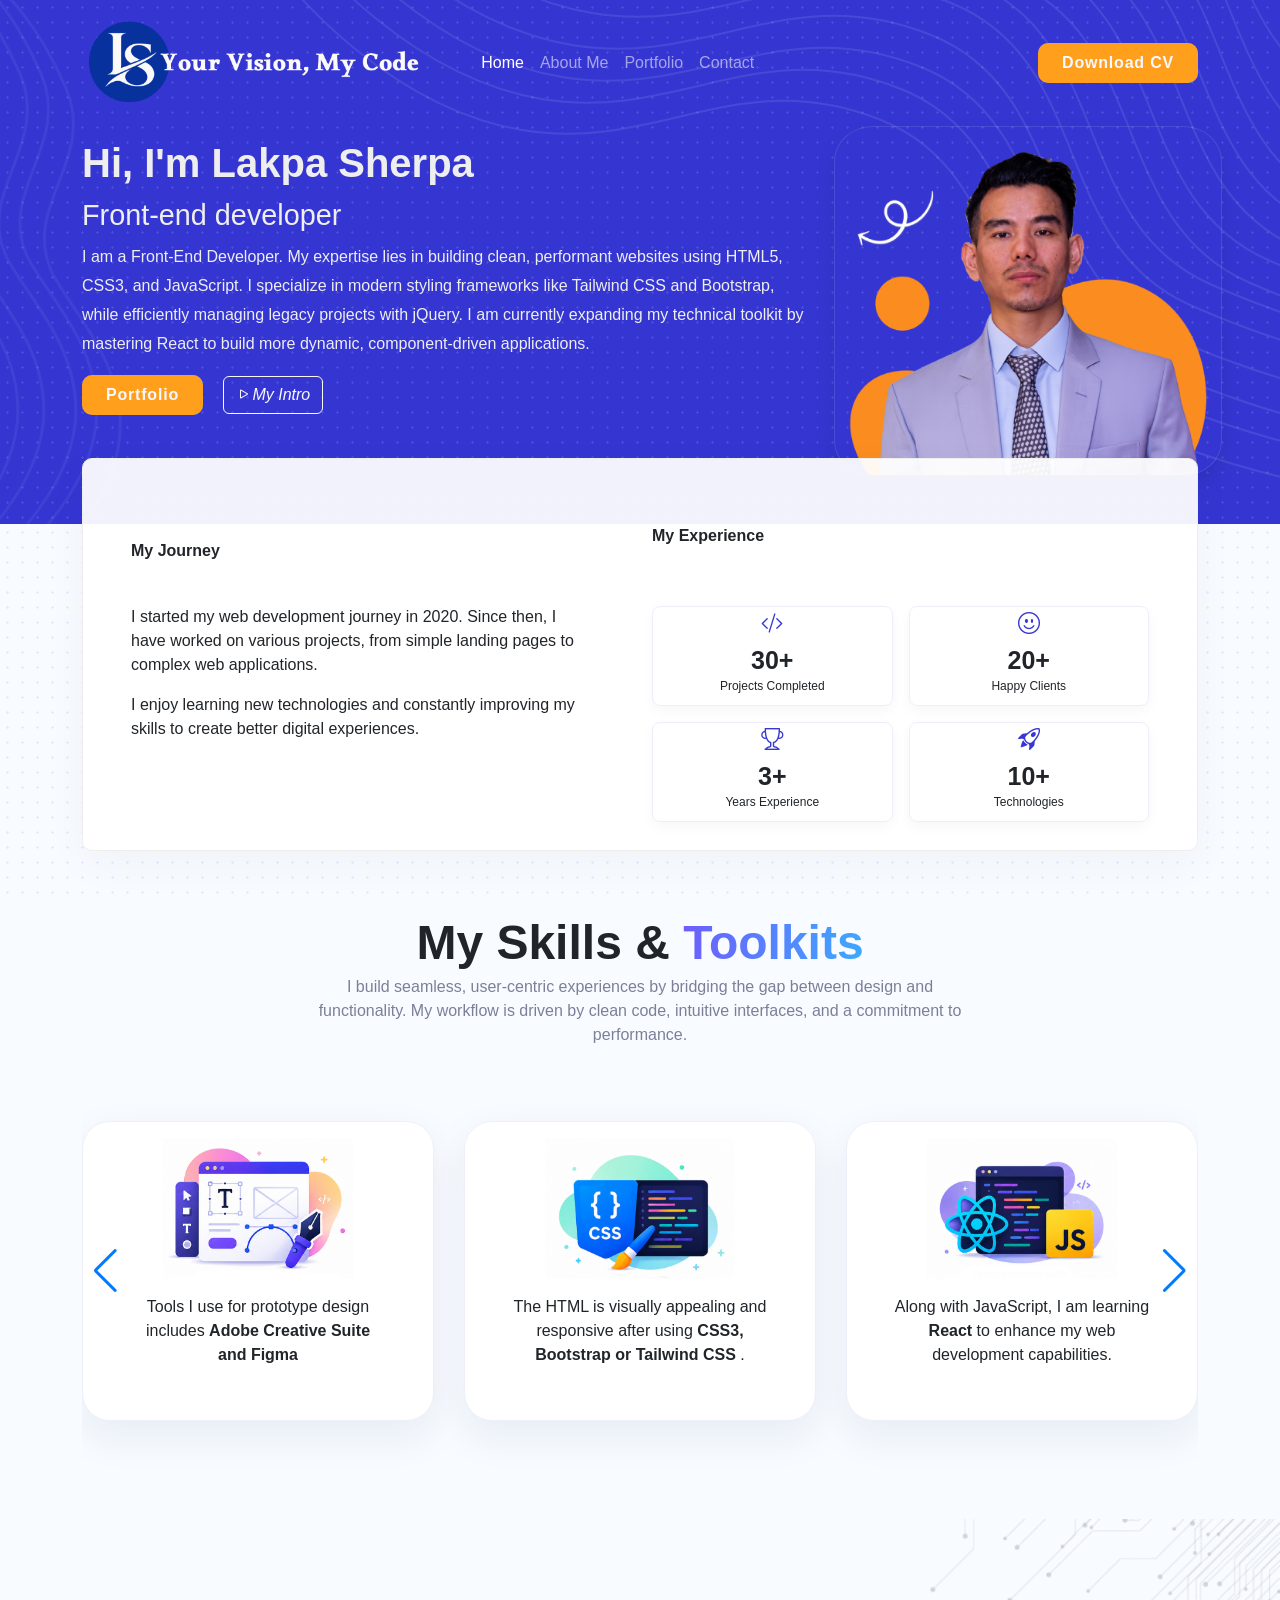
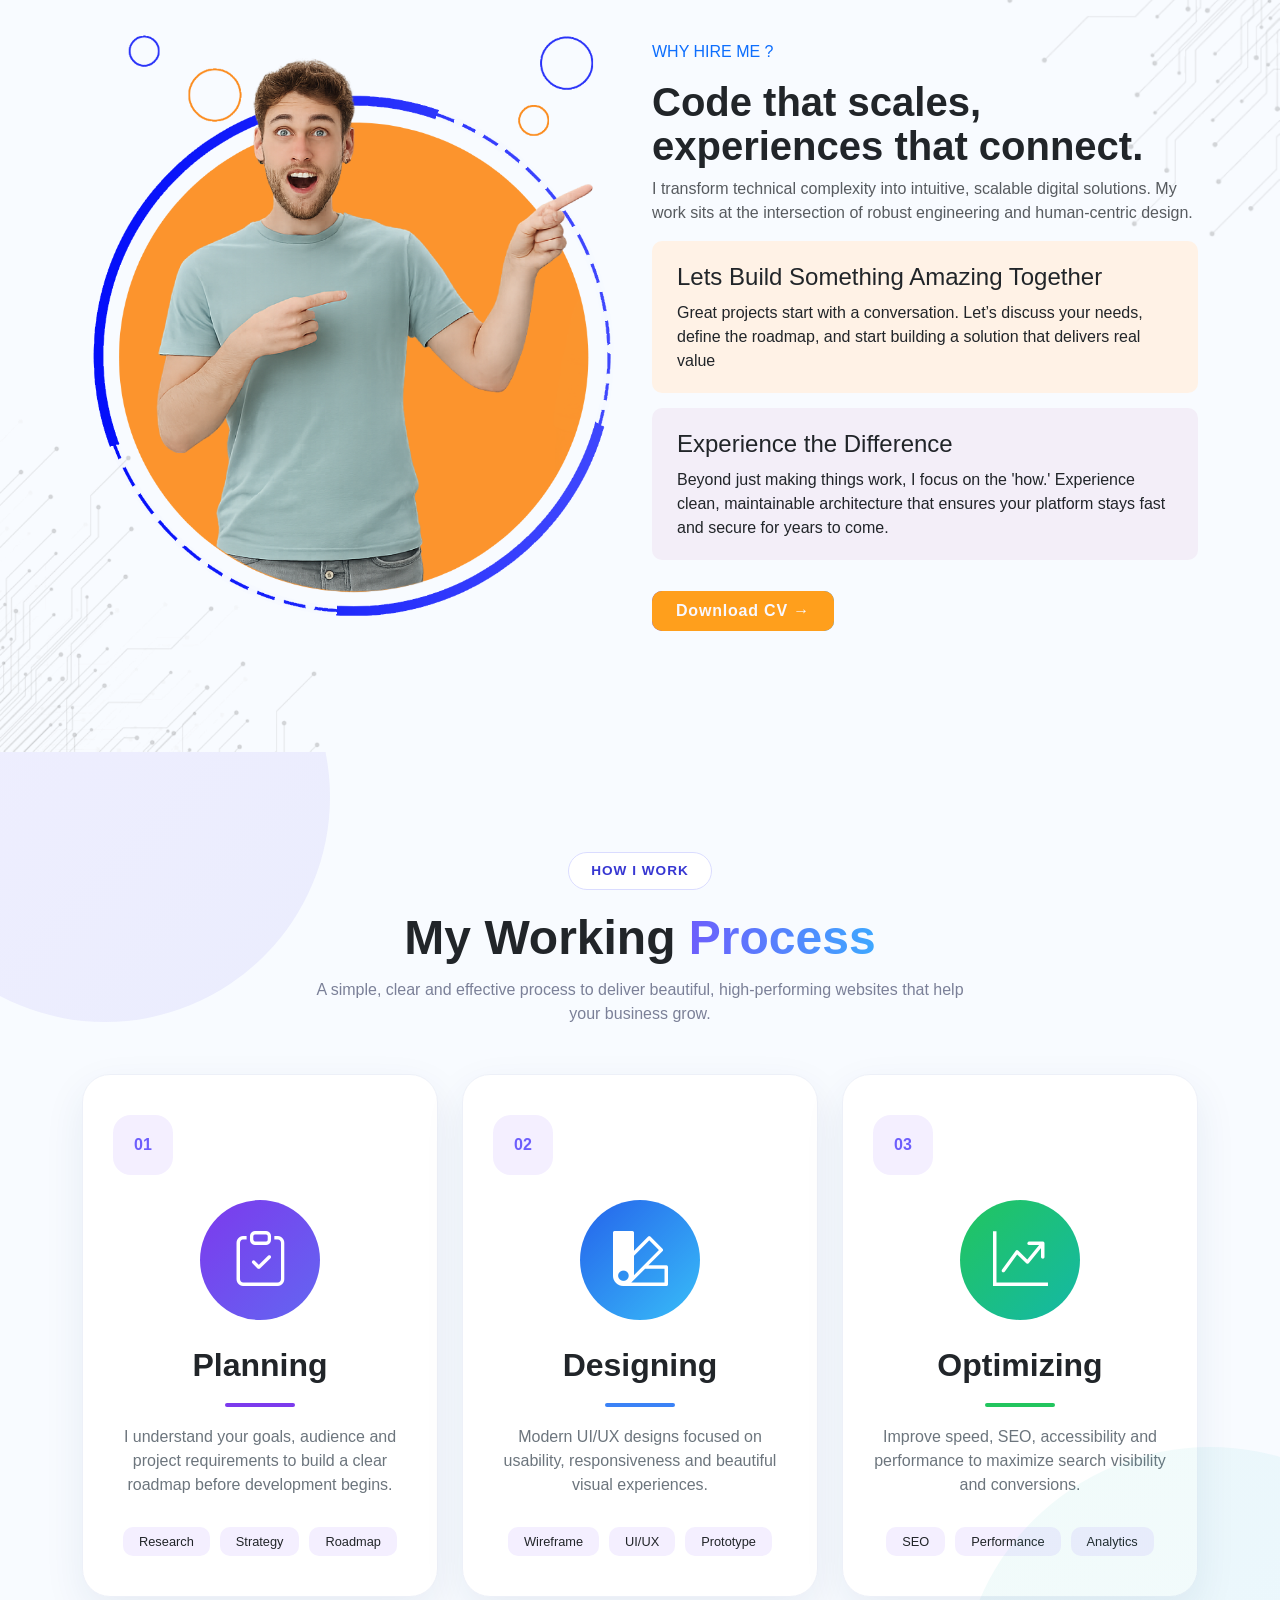
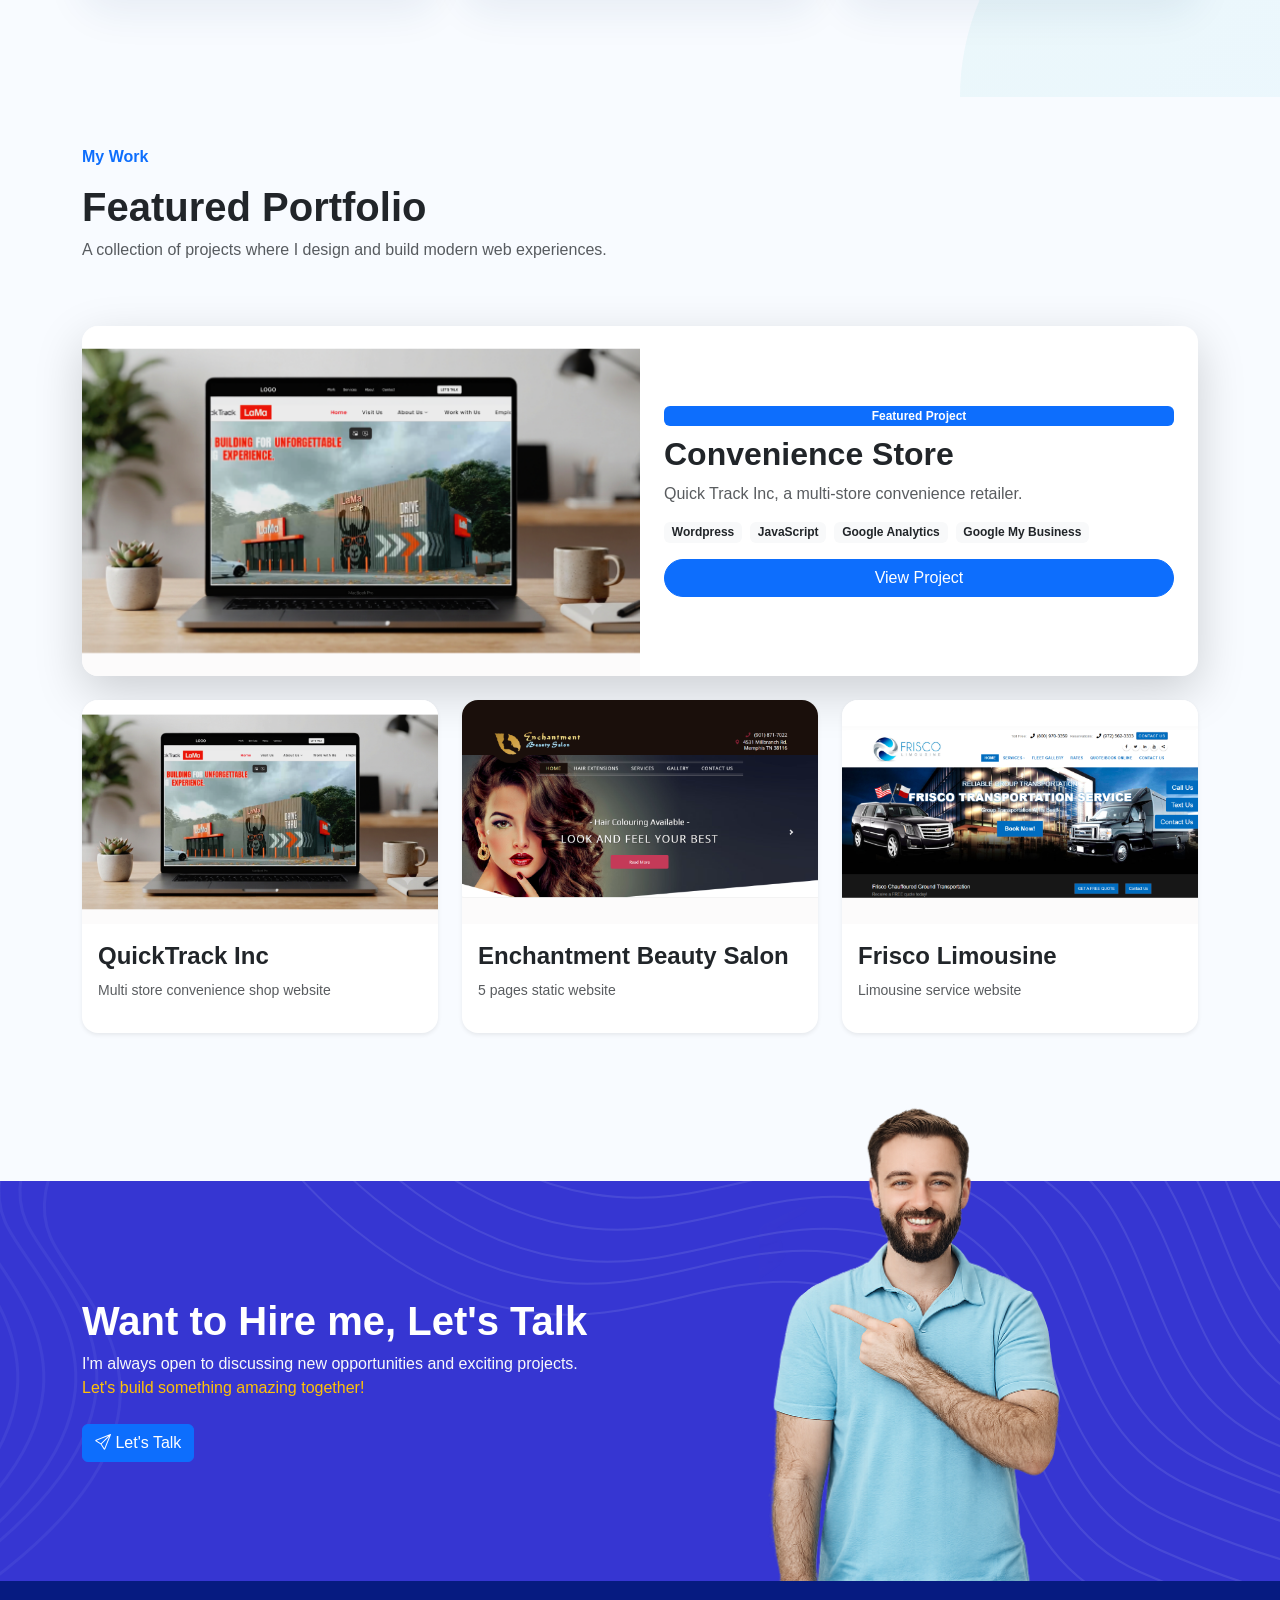
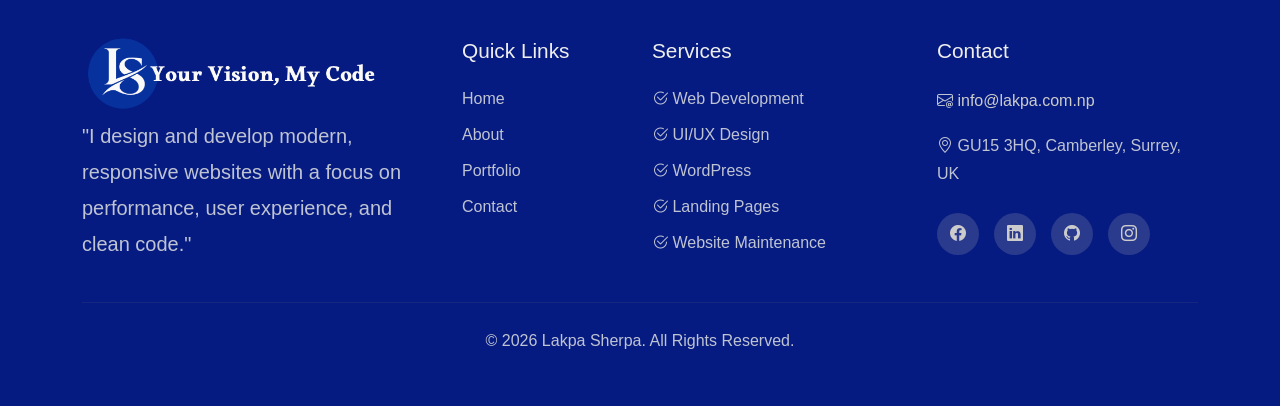
==== commit bcf2cbbe: "html and js validation test" ====
--- a/index.html
+++ b/index.html
@@ -22,7 +22,7 @@
 
   <!-- Twitter -->
   <meta name="twitter:card" content="summary_large_image">
-  <meta name="twitter:title" content="Your Name | Full Stack Developer">
+  <meta name="twitter:title" content="Lakpa Sherpa | Full Stack Developer">
   <meta name="twitter:description" content="Explore my portfolio and projects.">
   <meta name="twitter:image" content="https://lakpa.com.np/preview.png">
 
@@ -36,7 +36,7 @@
   <!-- Bootstrap Icons CDN -->
   <link rel="stylesheet" href="https://cdn.jsdelivr.net/npm/bootstrap-icons@1.11.1/font/bootstrap-icons.css">
   <!-- Swiper CDN -->
-  <link rel="stylesheet" href="https://cdn.jsdelivr.net/npm/swiper@11/swiper-bundle.min.css" />
+  <link rel="stylesheet" href="https://cdn.jsdelivr.net/npm/swiper@11/swiper-bundle.min.css">
   <!-- Adding custom CSS file for styling -->
   <link rel="stylesheet" href="assets/css/style.css">
 
@@ -111,16 +111,17 @@
             <i class="bi bi-play">My Intro</i> </a>
         </div>
         <div class="col-md-4 text-center pb-5 lakpa-image clearfix order-1 order-lg-2 reveal delay-1">
-          <img src="assets/images/lakpa.png" class="img-fluid float-end" alt="Lakpa Sherpa, London based Front-end Developer">
+          <img src="assets/images/lakpa.png" class="img-fluid float-end"
+            alt="Lakpa Sherpa, London based Front-end Developer">
         </div>
       </div>
     </div>
   </header>
 
 
-<main>
-  <!-- About me section -->
-  <section class="container overview-section" id="about">
+  <main>
+    <!-- About me section -->
+    <section class="container overview-section" id="about">
       <div class="overview-panel reveal">
         <div class="row g-4 align-items-center">
           <div class="col-lg-6 journey pe-lg-5">
@@ -129,7 +130,7 @@
               landing pages to complex web applications.</p>
             <p>I enjoy learning new technologies and constantly improving my skills to create better digital
               experiences.</p>
-            
+
           </div>
           <div class="col-lg-6 border-start-lg experience-summary">
             <h2 class="section-title">My Experience</h2>
@@ -151,388 +152,389 @@
         </div>
       </div>
     </section>
-  <!-- Skills Section -->
-  <section class="skills py-5">
-    <div class="container">
-      <div class="skills-title text-center mb-4 reveal">
-        <h2 class="fw-bold title">My Skills & <span>Toolkits</span></h2>
-        <p class="description">I build seamless, user-centric experiences by bridging the gap between design and
-          functionality. My workflow
-          is driven by clean code, intuitive interfaces, and a commitment to performance.</p>
-      </div>
-      <div class="swiper mySwiper reveal delay-1">
-        <div class="swiper-wrapper">
-          <div class="swiper-slide">
-            <div class="skills-card p-3">
-              <img src="assets/images/icons/design_tools.png" alt="Design Tools">
-              <p>Tools I use for prototype design includes <strong>Adobe Creative Suite and Figma</strong></p>
-            </div>
-          </div>
-          <div class="swiper-slide">
-            <div class="skills-card p-3">
-              <img src="assets/images/icons/CSS-tools.png" alt="Design Tools">
-              <p>The HTML is visually appealing and responsive after using <strong>CSS3, Bootstrap or Tailwind CSS
-                </strong>.</p>
-            </div>
-          </div>
-          <div class="swiper-slide">
-            <div class="skills-card p-3">
-              <img src="assets/images/icons/programming-tools.png" alt="Design Tools">
-              <p>Along with JavaScript, I am learning <strong>React</strong> to enhance my web development capabilities.
+    <!-- Skills Section -->
+    <section class="skills py-5">
+      <div class="container">
+        <div class="skills-title text-center mb-4 reveal">
+          <h2 class="fw-bold title">My Skills & <span>Toolkits</span></h2>
+          <p class="description">I build seamless, user-centric experiences by bridging the gap between design and
+            functionality. My workflow
+            is driven by clean code, intuitive interfaces, and a commitment to performance.</p>
+        </div>
+        <div class="swiper mySwiper reveal delay-1">
+          <div class="swiper-wrapper">
+            <div class="swiper-slide">
+              <div class="skills-card p-3">
+                <img src="assets/images/icons/design_tools.png" alt="Design Tools">
+                <p>Tools I use for prototype design includes <strong>Adobe Creative Suite and Figma</strong></p>
+              </div>
+            </div>
+            <div class="swiper-slide">
+              <div class="skills-card p-3">
+                <img src="assets/images/icons/CSS-tools.png" alt="Design Tools">
+                <p>The HTML is visually appealing and responsive after using <strong>CSS3, Bootstrap or Tailwind CSS
+                  </strong>.</p>
+              </div>
+            </div>
+            <div class="swiper-slide">
+              <div class="skills-card p-3">
+                <img src="assets/images/icons/programming-tools.png" alt="Design Tools">
+                <p>Along with JavaScript, I am learning <strong>React</strong> to enhance my web development
+                  capabilities.
+                </p>
+              </div>
+            </div>
+            <div class="swiper-slide">
+              <div class="skills-card p-3">
+                <img src="assets/images/icons/seo-tools.png" alt="Design Tools">
+                <p>To track and optimize your website's performance, I utilize <strong>Google Analytics and Search
+                    Console</strong>.</p>
+              </div>
+            </div>
+          </div>
+          <div class="swiper-button-next"></div>
+          <div class="swiper-button-prev"></div>
+        </div>
+
+      </div>
+    </section>
+
+    <!-- About Me Section -->
+    <section class="why-me-section">
+      <div class="container">
+        <div class="row align-items-center">
+          <!-- Left Column: Image -->
+          <div class="col-md-6 text-center reveal delay-1">
+            <div class="img-wrapper">
+              <div class="img-circle">
+                <!-- Replace with your generated image -->
+                <img src="assets/images/about-me-portrate-left.png" alt="Developer" class="img-fluid">
+              </div>
+            </div>
+          </div>
+
+          <!-- Right Column: Content -->
+          <div class="col-md-6 reveal">
+            <p class="text-primary text-uppercase">Why Hire Me ?</p>
+            <h3 class="sub-heading display-4">Code that scales, <br> experiences that connect.</h3>
+            <p class="text-muted">I transform technical complexity into intuitive, scalable digital solutions.
+              My work sits at the intersection of robust engineering and human-centric design.</p>
+
+            <div class="info-card card-orange">
+              <h4>Lets Build Something Amazing Together</h4>
+              <p class="mb-0">Great projects start with a conversation. Let’s discuss your needs, define the roadmap,
+                and
+                start building a solution that delivers real value</p>
+            </div>
+
+            <div class="info-card card-purple">
+              <h4>Experience the Difference</h4>
+              <p class="mb-0">Beyond just making things work, I focus on the 'how.' Experience clean, maintainable
+                architecture that ensures your platform stays fast and secure for years to come.</p>
+            </div>
+
+            <button class="btn btn-custom mt-3"><span>Download CV →</span></button>
+          </div>
+        </div>
+      </div>
+    </section>
+
+    <!-- Working Process Section -->
+    <section class="process-section">
+
+      <div class="container">
+
+        <div class="text-center mb-5 reveal">
+
+          <div class="subtitle">
+            HOW I WORK
+          </div>
+
+          <h2 class="title mt-4">
+            My Working <span>Process</span>
+          </h2>
+
+          <p class="description mt-3">
+            A simple, clear and effective process to deliver beautiful,
+            high-performing websites that help your business grow.
+          </p>
+
+        </div>
+
+        <div class="row g-4 reveal delay-1">
+
+          <!-- Planning -->
+
+          <div class="col-lg-4">
+
+            <div class="process-card text-center">
+
+              <div class="step-number">
+                01
+              </div>
+
+              <div class="icon-circle bg-purple">
+                <i class="bi bi-clipboard-check"></i>
+              </div>
+
+              <h3>Planning</h3>
+
+              <div class="line line-purple"></div>
+
+              <p class="text-secondary">
+                I understand your goals, audience and project requirements to build
+                a clear roadmap before development begins.
               </p>
-            </div>
-          </div>
-          <div class="swiper-slide">
-            <div class="skills-card p-3">
-              <img src="assets/images/icons/seo-tools.png" alt="Design Tools">
-              <p>To track and optimize your website's performance, I utilize <strong>Google Analytics and Search
-                  Console</strong>.</p>
-            </div>
-          </div>
-        </div>
-        <div class="swiper-button-next"></div>
-        <div class="swiper-button-prev"></div>
-      </div>
-
-    </div>
-  </section>
-
-  <!-- About Me Section -->
-  <section class="why-me-section">
-    <div class="container">
-      <div class="row align-items-center">
-        <!-- Left Column: Image -->
-        <div class="col-md-6 text-center reveal delay-1">
-          <div class="img-wrapper">
-            <div class="img-circle">
-              <!-- Replace with your generated image -->
-              <img src="assets/images/about-me-portrate-left.png" alt="Developer" class="img-fluid">
-            </div>
-          </div>
-        </div>
-
-        <!-- Right Column: Content -->
-        <div class="col-md-6 reveal">
-          <h6 class="text-primary text-uppercase">Why Hire Me ?</h6>
-          <h1 class="sub-heading">Code that scales, <br> experiences that connect.</h1>
-          <p class="text-muted">I transform technical complexity into intuitive, scalable digital solutions.
-            My work sits at the intersection of robust engineering and human-centric design.</p>
-
-          <div class="info-card card-orange">
-            <h5>Lets Build Something Amazing Together</h5>
-            <p class="mb-0">Great projects start with a conversation. Let’s discuss your needs, define the roadmap, and
-              start building a solution that delivers real value</p>
-          </div>
-
-          <div class="info-card card-purple">
-            <h5>Experience the Difference</h5>
-            <p class="mb-0">Beyond just making things work, I focus on the 'how.' Experience clean, maintainable
-              architecture that ensures your platform stays fast and secure for years to come.</p>
-          </div>
-
-          <button class="btn btn-custom mt-3"><span>Download CV →</span></button>
-        </div>
-      </div>
-    </div>
-  </section>
-
-  <!-- Working Process Section -->
-  <section class="process-section">
-
-    <div class="container">
-
-      <div class="text-center mb-5 reveal">
-
-        <div class="subtitle">
-          HOW I WORK
-        </div>
-
-        <h2 class="title mt-4">
-          My Working <span>Process</span>
-        </h2>
-
-        <p class="description mt-3">
-          A simple, clear and effective process to deliver beautiful,
-          high-performing websites that help your business grow.
-        </p>
-
-      </div>
-
-      <div class="row g-4 reveal delay-1">
-
-        <!-- Planning -->
-
-        <div class="col-lg-4">
-
-          <div class="process-card text-center">
-
-            <div class="step-number">
-              01
-            </div>
-
-            <div class="icon-circle bg-purple">
-              <i class="bi bi-clipboard-check"></i>
-            </div>
-
-            <h3>Planning</h3>
-
-            <div class="line line-purple"></div>
-
-            <p class="text-secondary">
-              I understand your goals, audience and project requirements to build
-              a clear roadmap before development begins.
+
+              <div class="tags">
+                <span>Research</span>
+                <span>Strategy</span>
+                <span>Roadmap</span>
+              </div>
+
+            </div>
+
+          </div>
+
+          <!-- Designing -->
+
+          <div class="col-lg-4">
+
+            <div class="process-card text-center">
+
+              <div class="step-number">
+                02
+              </div>
+
+              <div class="icon-circle bg-blue">
+                <i class="bi bi-palette2"></i>
+              </div>
+
+              <h3>Designing</h3>
+
+              <div class="line line-blue"></div>
+
+              <p class="text-secondary">
+                Modern UI/UX designs focused on usability, responsiveness and
+                beautiful visual experiences.
+              </p>
+
+              <div class="tags">
+                <span>Wireframe</span>
+                <span>UI/UX</span>
+                <span>Prototype</span>
+              </div>
+
+            </div>
+
+          </div>
+
+          <!-- Optimizing -->
+
+          <div class="col-lg-4">
+
+            <div class="process-card text-center">
+
+              <div class="step-number">
+                03
+              </div>
+
+              <div class="icon-circle bg-green">
+                <i class="bi bi-graph-up-arrow"></i>
+              </div>
+
+              <h3>Optimizing</h3>
+
+              <div class="line line-green"></div>
+
+              <p class="text-secondary">
+                Improve speed, SEO, accessibility and performance to maximize
+                search visibility and conversions.
+              </p>
+
+              <div class="tags">
+                <span>SEO</span>
+                <span>Performance</span>
+                <span>Analytics</span>
+              </div>
+
+            </div>
+
+          </div>
+
+        </div>
+
+      </div>
+
+    </section>
+
+    <!-- Portfolio Section -->
+
+    <section class="portfolio-section py-5" id="portfolio">
+
+      <div class="container">
+
+        <!-- Header -->
+        <div class="row align-items-end mb-5 reveal">
+
+          <div class="col-md-7 portfolio-featured" data-aos="fade-up">
+            <p class="text-primary fw-semibold">My Work</p>
+            <h2 class="sub-heading">Featured Portfolio</h2>
+            <p class="text-muted">
+              A collection of projects where I design and build modern web experiences.
             </p>
-
-            <div class="tags">
-              <span>Research</span>
-              <span>Strategy</span>
-              <span>Roadmap</span>
-            </div>
-
-          </div>
-
-        </div>
-
-        <!-- Designing -->
-
-        <div class="col-lg-4">
-
-          <div class="process-card text-center">
-
-            <div class="step-number">
-              02
-            </div>
-
-            <div class="icon-circle bg-blue">
-              <i class="bi bi-palette2"></i>
-            </div>
-
-            <h3>Designing</h3>
-
-            <div class="line line-blue"></div>
-
-            <p class="text-secondary">
-              Modern UI/UX designs focused on usability, responsiveness and
-              beautiful visual experiences.
-            </p>
-
-            <div class="tags">
-              <span>Wireframe</span>
-              <span>UI/UX</span>
-              <span>Prototype</span>
-            </div>
-
-          </div>
-
-        </div>
-
-        <!-- Optimizing -->
-
-        <div class="col-lg-4">
-
-          <div class="process-card text-center">
-
-            <div class="step-number">
-              03
-            </div>
-
-            <div class="icon-circle bg-green">
-              <i class="bi bi-graph-up-arrow"></i>
-            </div>
-
-            <h3>Optimizing</h3>
-
-            <div class="line line-green"></div>
-
-            <p class="text-secondary">
-              Improve speed, SEO, accessibility and performance to maximize
-              search visibility and conversions.
-            </p>
-
-            <div class="tags">
-              <span>SEO</span>
-              <span>Performance</span>
-              <span>Analytics</span>
-            </div>
-
-          </div>
-
-        </div>
-
-      </div>
-
-    </div>
-
-  </section>
-
-  <!-- Portfolio Section -->
-
-  <section class="portfolio-section py-5" id="portfolio">
-
-    <div class="container">
-
-      <!-- Header -->
-      <div class="row align-items-end mb-5 reveal">
-
-        <div class="col-md-7 portfolio-featured" data-aos="fade-up">
-          <h6 class="text-primary fw-semibold">My Work</h6>
-          <h2 class="sub-heading">Featured Portfolio</h2>
-          <p class="text-muted">
-            A collection of projects where I design and build modern web experiences.
-          </p>
-        </div>
-
-
-         <!-- All Project / I shall update this when I have more projects to showcase -->
-          
-        <!-- <div class="col-md-5 text-md-end" data-aos="fade-up" data-aos-delay="100">
+          </div>
+
+
+          <!-- All Project / I shall update this when I have more projects to showcase -->
+
+          <!-- <div class="col-md-5 text-md-end" data-aos="fade-up" data-aos-delay="100">
           <a href="#portfolio" class="btn btn-outline-primary rounded-pill px-4">
             View All Projects
           </a>
         </div> -->
 
-      </div>
-
-      <!-- Featured Project -->
-      <div class="row mb-4 reveal delay-1">
-        <div class="col-12">
-          <div class="featured-project shadow-lg rounded-4 overflow-hidden">
-
-            <div class="row g-0">
-
-              <div class="col-md-6">
-                <img id="featured-img" src="assets/images/portfolio/quicktrackinc.png"
-                  class="img-fluid h-100 object-fit-cover" alt="Featured Project Image">
-              </div>
-
-              <div class="col-md-6 p-4 d-flex flex-column justify-content-center">
-
-                <span class="badge bg-primary mb-2 w-fit" id="featured-tag">
-                  Featured Project
-                </span>
-
-                <h3 class="fw-bold" id="featured-title">
-                  Convenience Store
-                </h3>
-
-                <p class="text-muted" id="featured-desc">
-                  Quick Track Inc, a multi-store convenience retailer.
-                </p>
-
-                <div class="d-flex gap-2 flex-wrap mb-3" id="featured-tech">
-                  <span class="badge bg-light text-dark">Wordpress</span>
-                  <span class="badge bg-light text-dark">JavaScript</span>
-                  <span class="badge bg-light text-dark">Google Analytics</span>
-                  <span class="badge bg-light text-dark">Google My Business</span>
+        </div>
+
+        <!-- Featured Project -->
+        <div class="row mb-4 reveal delay-1">
+          <div class="col-12">
+            <div class="featured-project shadow-lg rounded-4 overflow-hidden">
+
+              <div class="row g-0">
+
+                <div class="col-md-6">
+                  <img id="featured-img" src="assets/images/portfolio/quicktrackinc.png"
+                    class="img-fluid h-100 object-fit-cover" alt="Featured Project Image">
                 </div>
 
-                <a href="https://quicktrackinc.com/" target="_blank" rel="nofollow sponsored"
-                  class="btn btn-primary rounded-pill px-4" id="featured-link">
-                  View Project
-                </a>
-
-              </div>
-
-            </div>
-
-          </div>
-        </div>
-      </div>
-
-      <!-- Featured Filter cards -->
-      <div class="row g-4">
-
-        <div class="col-md-4">
-          <div class="project-card shadow-sm rounded-4 overflow-hidden cursor-pointer" onclick="setFeatured(this)"
-            data-title="QuickTrack Inc" data-desc="Website for a Convenience Store company."
-            data-img="assets/images/portfolio/quicktrackinc.png" data-link="https://quicktrackinc.com/"
-            data-tech="Wordpress, JavaScript, Google Analytics, Google My Business">
-
-            <img src="assets/images/portfolio/quicktrackinc.png" class="img-fluid" alt="QuickTrack Inc">
-            <div class="p-3">
-              <h5 class="fw-bold">QuickTrack Inc</h5>
-              <p class="text-muted small">Multi store convenience shop website</p>
-            </div>
-
-          </div>
-        </div>
-
-        <div class="col-md-4">
-          <div class="project-card shadow-sm rounded-4 overflow-hidden cursor-pointer" onclick="setFeatured(this)"
-            data-title="Enchantment Beauty Salon" data-desc="5 pages static website for a beauty salon."
-            data-img="assets/images/portfolio/enchantmentbeautysalon.png"
-            data-link="https://www.enchantmentbeautysalon.com/" data-tech="Bootstrap, JS, JQuery">
-
-            <img src="assets/images/portfolio/enchantmentbeautysalon.png" class="img-fluid"
-              alt="Enchantment Beauty Salon">
-            <div class="p-3">
-              <h5 class="fw-bold">Enchantment Beauty Salon</h5>
-              <p class="text-muted small">5 pages static website</p>
-            </div>
-
-          </div>
-        </div>
-
-        <div class="col-md-4">
-          <div class="project-card shadow-sm rounded-4 overflow-hidden cursor-pointer" onclick="setFeatured(this)"
-            data-title="Frisco Limousine"
-            data-desc="A website for a limousine service company with booking and tracking features."
-            data-img="assets/images/portfolio/friscolimousine.png" data-link="https://friscolimousine.com/"
-            data-tech="Bootstrap, JS, Jquery, Google Analytics">
-
-            <img src="assets/images/portfolio/friscolimousine.png" class="img-fluid" alt="Frisco Limousine">
-            <div class="p-3">
-              <h5 class="fw-bold">Frisco Limousine</h5>
-              <p class="text-muted small">Limousine service website</p>
-            </div>
-
-          </div>
-        </div>
-      </div>
-
-    </div>
-
-  </section>
-
-
-  <!-- Hire me Section -->
-  <section class="hire-me">
-    <div class="container">
-      <div class="row align-items-center">
-
-        <!-- Left Content -->
-        <div class="col-lg-6 reveal">
-
-          <h2 class="sub-heading text-white">
-            Want to Hire me,
-            Let's Talk
-          </h2>
-
-          <p class="text-light mb-4">
-            I'm always open to discussing new opportunities and exciting projects.<br>
-           <span class="text-warning"> Let's build something amazing together! </span>
-          </p>
-
-          <button class="btn btn-custom">
-            <span><a href="mailto:lakpa243@gmail.com"><i class="bi bi-send"></i> Let's Talk</a></span>
-          </button>
-
-        </div>
-
-        <!-- Right Image large device -->
-        <div class="col-lg-6 text-center large-device reveal delay-1">
-          <img src="assets/images/hire-lakpa.png" class="img-fluid" alt="Hire Lakpa">
-        </div>
-        <!-- Right Image small device -->
-        <div class="col-lg-6 text-center small-device reveal delay-1">
-          <img src="assets/images/smalldevice-hire-lakpa.png" class="img-fluid " alt="Hire Lakpa">
-        </div>
-
-      </div>
-    </div>
-  </section>
-
-</main>
+                <div class="col-md-6 p-4 d-flex flex-column justify-content-center">
+
+                  <span class="badge bg-primary mb-2 w-fit" id="featured-tag">
+                    Featured Project
+                  </span>
+
+                  <h3 class="fw-bold" id="featured-title">
+                    Convenience Store
+                  </h3>
+
+                  <p class="text-muted" id="featured-desc">
+                    Quick Track Inc, a multi-store convenience retailer.
+                  </p>
+
+                  <div class="d-flex gap-2 flex-wrap mb-3" id="featured-tech">
+                    <span class="badge bg-light text-dark">Wordpress</span>
+                    <span class="badge bg-light text-dark">JavaScript</span>
+                    <span class="badge bg-light text-dark">Google Analytics</span>
+                    <span class="badge bg-light text-dark">Google My Business</span>
+                  </div>
+
+                  <a href="https://quicktrackinc.com/" target="_blank" rel="nofollow sponsored"
+                    class="btn btn-primary rounded-pill px-4" id="featured-link">
+                    View Project
+                  </a>
+
+                </div>
+
+              </div>
+
+            </div>
+          </div>
+        </div>
+
+        <!-- Featured Filter cards -->
+        <div class="row g-4">
+
+          <div class="col-md-4">
+            <div class="project-card shadow-sm rounded-4 overflow-hidden cursor-pointer" onclick="setFeatured(this)"
+              data-title="QuickTrack Inc" data-desc="Website for a Convenience Store company."
+              data-img="assets/images/portfolio/quicktrackinc.png" data-link="https://quicktrackinc.com/"
+              data-tech="Wordpress, JavaScript, Google Analytics, Google My Business">
+
+              <img src="assets/images/portfolio/quicktrackinc.png" class="img-fluid" alt="QuickTrack Inc">
+              <div class="p-3">
+                <h4 class="fw-bold">QuickTrack Inc</h4>
+                <p class="text-muted small">Multi store convenience shop website</p>
+              </div>
+
+            </div>
+          </div>
+
+          <div class="col-md-4">
+            <div class="project-card shadow-sm rounded-4 overflow-hidden cursor-pointer" onclick="setFeatured(this)"
+              data-title="Enchantment Beauty Salon" data-desc="5 pages static website for a beauty salon."
+              data-img="assets/images/portfolio/enchantmentbeautysalon.png"
+              data-link="https://www.enchantmentbeautysalon.com/" data-tech="Bootstrap, JS, JQuery">
+
+              <img src="assets/images/portfolio/enchantmentbeautysalon.png" class="img-fluid"
+                alt="Enchantment Beauty Salon">
+              <div class="p-3">
+                <h4 class="fw-bold">Enchantment Beauty Salon</h4>
+                <p class="text-muted small">5 pages static website</p>
+              </div>
+
+            </div>
+          </div>
+
+          <div class="col-md-4">
+            <div class="project-card shadow-sm rounded-4 overflow-hidden cursor-pointer" onclick="setFeatured(this)"
+              data-title="Frisco Limousine"
+              data-desc="A website for a limousine service company with booking and tracking features."
+              data-img="assets/images/portfolio/friscolimousine.png" data-link="https://friscolimousine.com/"
+              data-tech="Bootstrap, JS, Jquery, Google Analytics">
+
+              <img src="assets/images/portfolio/friscolimousine.png" class="img-fluid" alt="Frisco Limousine">
+              <div class="p-3">
+                <h4 class="fw-bold">Frisco Limousine</h4>
+                <p class="text-muted small">Limousine service website</p>
+              </div>
+
+            </div>
+          </div>
+        </div>
+
+      </div>
+
+    </section>
+
+
+    <!-- Hire me Section -->
+    <section class="hire-me">
+      <div class="container">
+        <div class="row align-items-center">
+
+          <!-- Left Content -->
+          <div class="col-lg-6 reveal">
+
+            <h2 class="sub-heading text-white">
+              Want to Hire me,
+              Let's Talk
+            </h2>
+
+            <p class="text-light mb-4">
+              I'm always open to discussing new opportunities and exciting projects.<br>
+              <span class="text-warning"> Let's build something amazing together! </span>
+            </p>
+
+              <span><a href="mailto:lakpa243@gmail.com" class="btn btn-primary"><i class="bi bi-send"></i> Let's Talk</a></span>
+          
+
+          </div>
+
+          <!-- Right Image large device -->
+          <div class="col-lg-6 text-center large-device reveal delay-1">
+            <img src="assets/images/hire-lakpa.png" class="img-fluid" alt="Hire Lakpa">
+          </div>
+          <!-- Right Image small device -->
+          <div class="col-lg-6 text-center small-device reveal delay-1">
+            <img src="assets/images/smalldevice-hire-lakpa.png" class="img-fluid " alt="Hire Lakpa">
+          </div>
+
+        </div>
+      </div>
+    </section>
+
+  </main>
 
   <!-- Footer Section -->
   <footer class="footer">
@@ -541,16 +543,16 @@
 
         <!-- About -->
         <div class="col-lg-4 footer-about">
-          <img src="assets/images/lakpa-logo.png" class="footer-logo" title="Lakpa's Logo" alt="Lakpa's Logo" />
+          <img src="assets/images/lakpa-logo.png" class="footer-logo" title="Lakpa's Logo" alt="Lakpa's Logo">
           <blockquote class="blockquote">
             <p>"I design and develop modern, responsive websites with a focus
               on performance, user experience, and clean code."</p>
-          </blockquote>         
+          </blockquote>
         </div>
 
         <!-- Quick Links -->
         <div class="col-lg-2 col-md-6">
-          <h5 class="footer-subtitle mb-3">Quick Links</h5>
+          <h3 class="footer-subtitle mb-3">Quick Links</h3>
           <ul class="list-unstyled footer-links">
             <li><a href="#nav">Home</a></li>
             <li><a href="#about">About</a></li>
@@ -561,7 +563,7 @@
 
         <!-- Services -->
         <div class="col-lg-3 col-md-6">
-          <h5 class="footer-subtitle mb-3">Services</h5>
+          <h3 class="footer-subtitle mb-3">Services</h3>
 
           <ul class="list-unstyled footer-links">
             <li><i class="bi bi-check2-circle"></i> Web Development</li>
@@ -574,15 +576,15 @@
 
         <!-- Contact -->
         <div class="col-lg-3" id="contact">
-          <h5 class="footer-subtitle mb-3">Contact</h5>
+          <h3 class="footer-subtitle mb-3">Contact</h3>
           <p><i class="bi bi-envelope-at"></i> <a href="mailto:lakpa243@gmail.com">info@lakpa.com.np</a> </p>
           <p><i class="bi bi-geo-alt"></i> GU15 3HQ, Camberley, Surrey, UK</p>
 
-           <div class="social-icons mt-4">
-            <a href="#"><i class="bi bi-facebook"></i></a>
-            <a href="#"><i class="bi bi-linkedin"></i></a>
-            <a href="#"><i class="bi bi-github"></i></a>
-            <a href="#"><i class="bi bi-instagram"></i></a>
+          <div class="social-icons mt-4">
+            <a href="https://www.facebook.com/LakpaIsSherpa/" target="_blank"><i class="bi bi-facebook"></i></a>
+            <a href="https://www.linkedin.com/in/lakpaissherpa/" target="_blank"><i class="bi bi-linkedin"></i></a>
+            <a href="https://github.com/lakpa243/" target="_blank"><i class="bi bi-github"></i></a>
+            <a href="https://www.instagram.com/lakpaissherpa" target="_blank"><i class="bi bi-instagram"></i></a>
           </div>
         </div>
 
--- a/assets/css/style.css
+++ b/assets/css/style.css
@@ -15,6 +15,28 @@
 body {
     background: #f8fbff;
     font-family: 'Poppins', sans-serif;
+}
+
+h1, h2, h3, h4, h5, h6 {
+    font-family: 'Poppins', sans-serif;
+}
+
+h1 {
+    font-size: 3rem;
+    line-height: 3.5rem;
+}
+h2 {
+    font-size: 2.5rem;
+    line-height: 3rem;
+}
+h3 {
+    font-size: 2rem;
+    line-height: 2.5rem;
+}
+
+h4 {
+    font-size: 1.5rem;
+    line-height: 2rem;
 }
 
 .sub-heading {
@@ -603,6 +625,7 @@
 
 .footer .footer-subtitle {
     color: #eee;
+    font-size: 1.3rem;
 }
 
 .footer p {
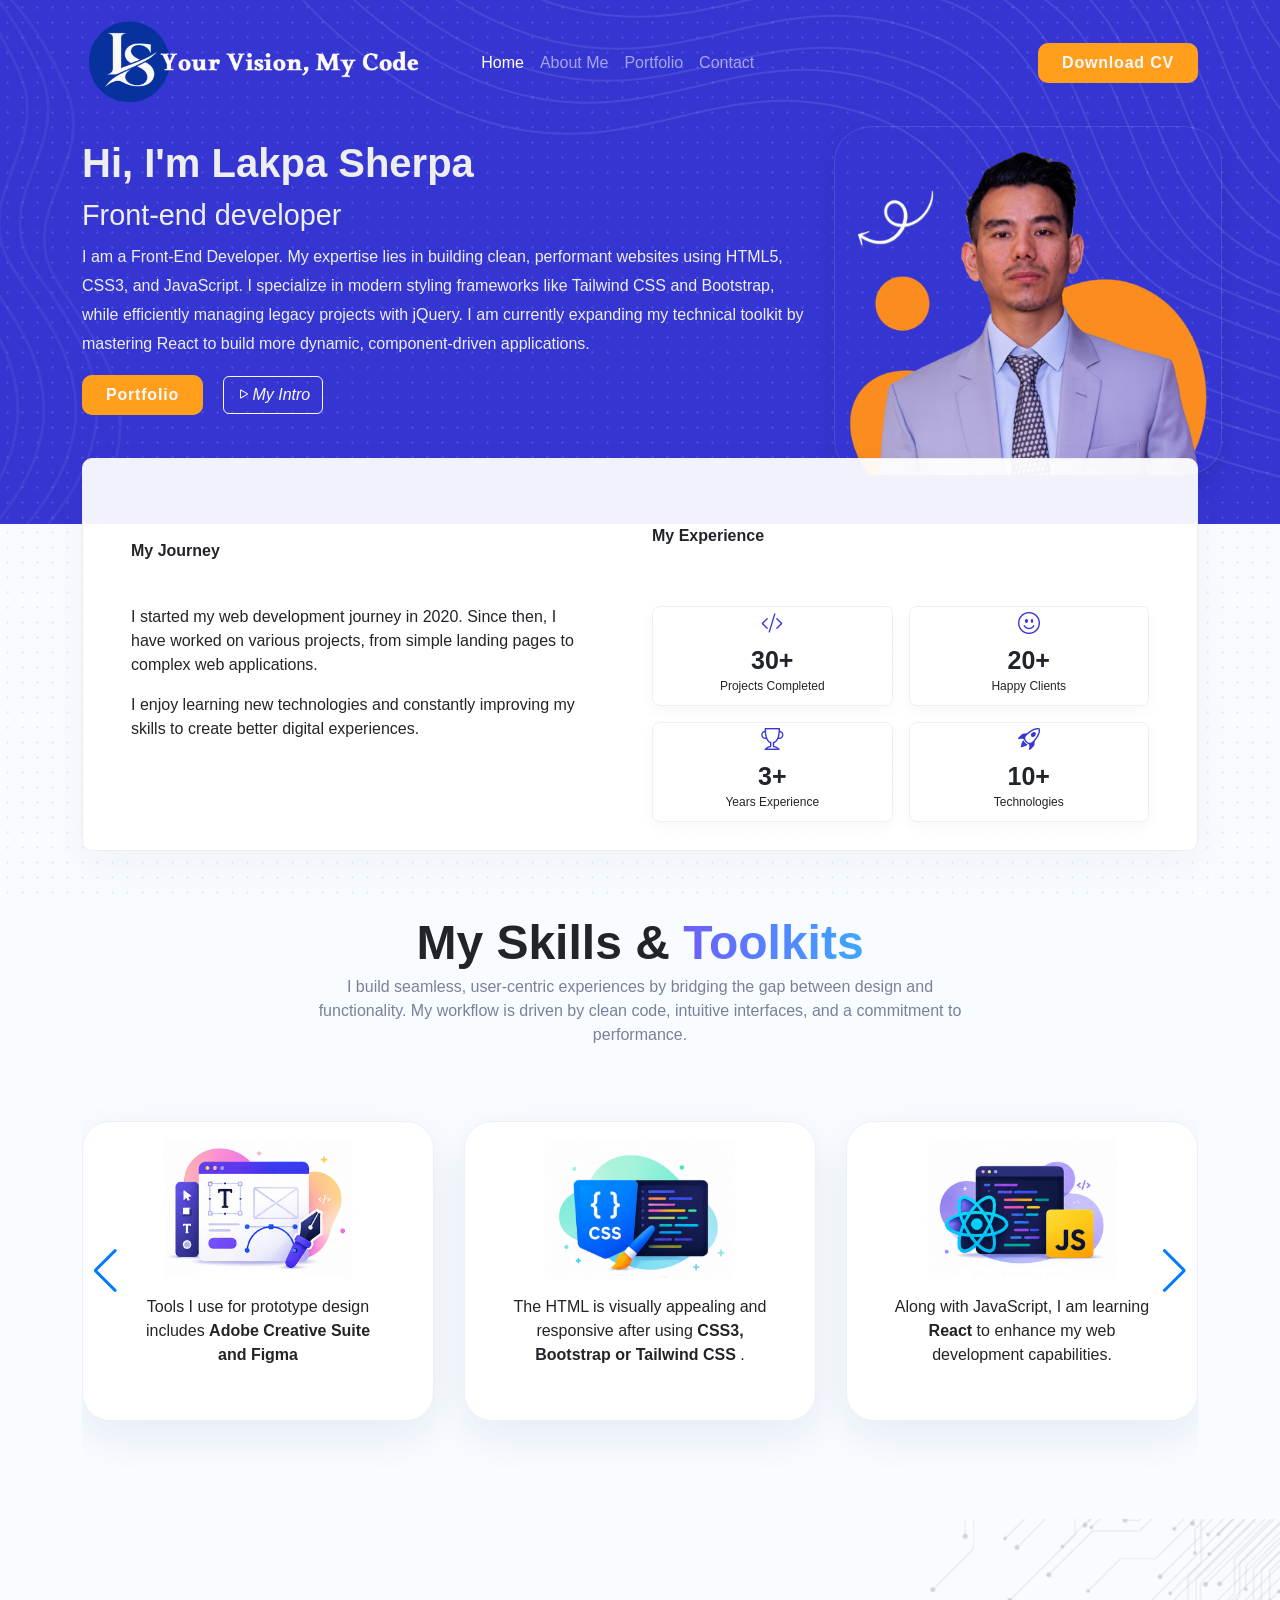
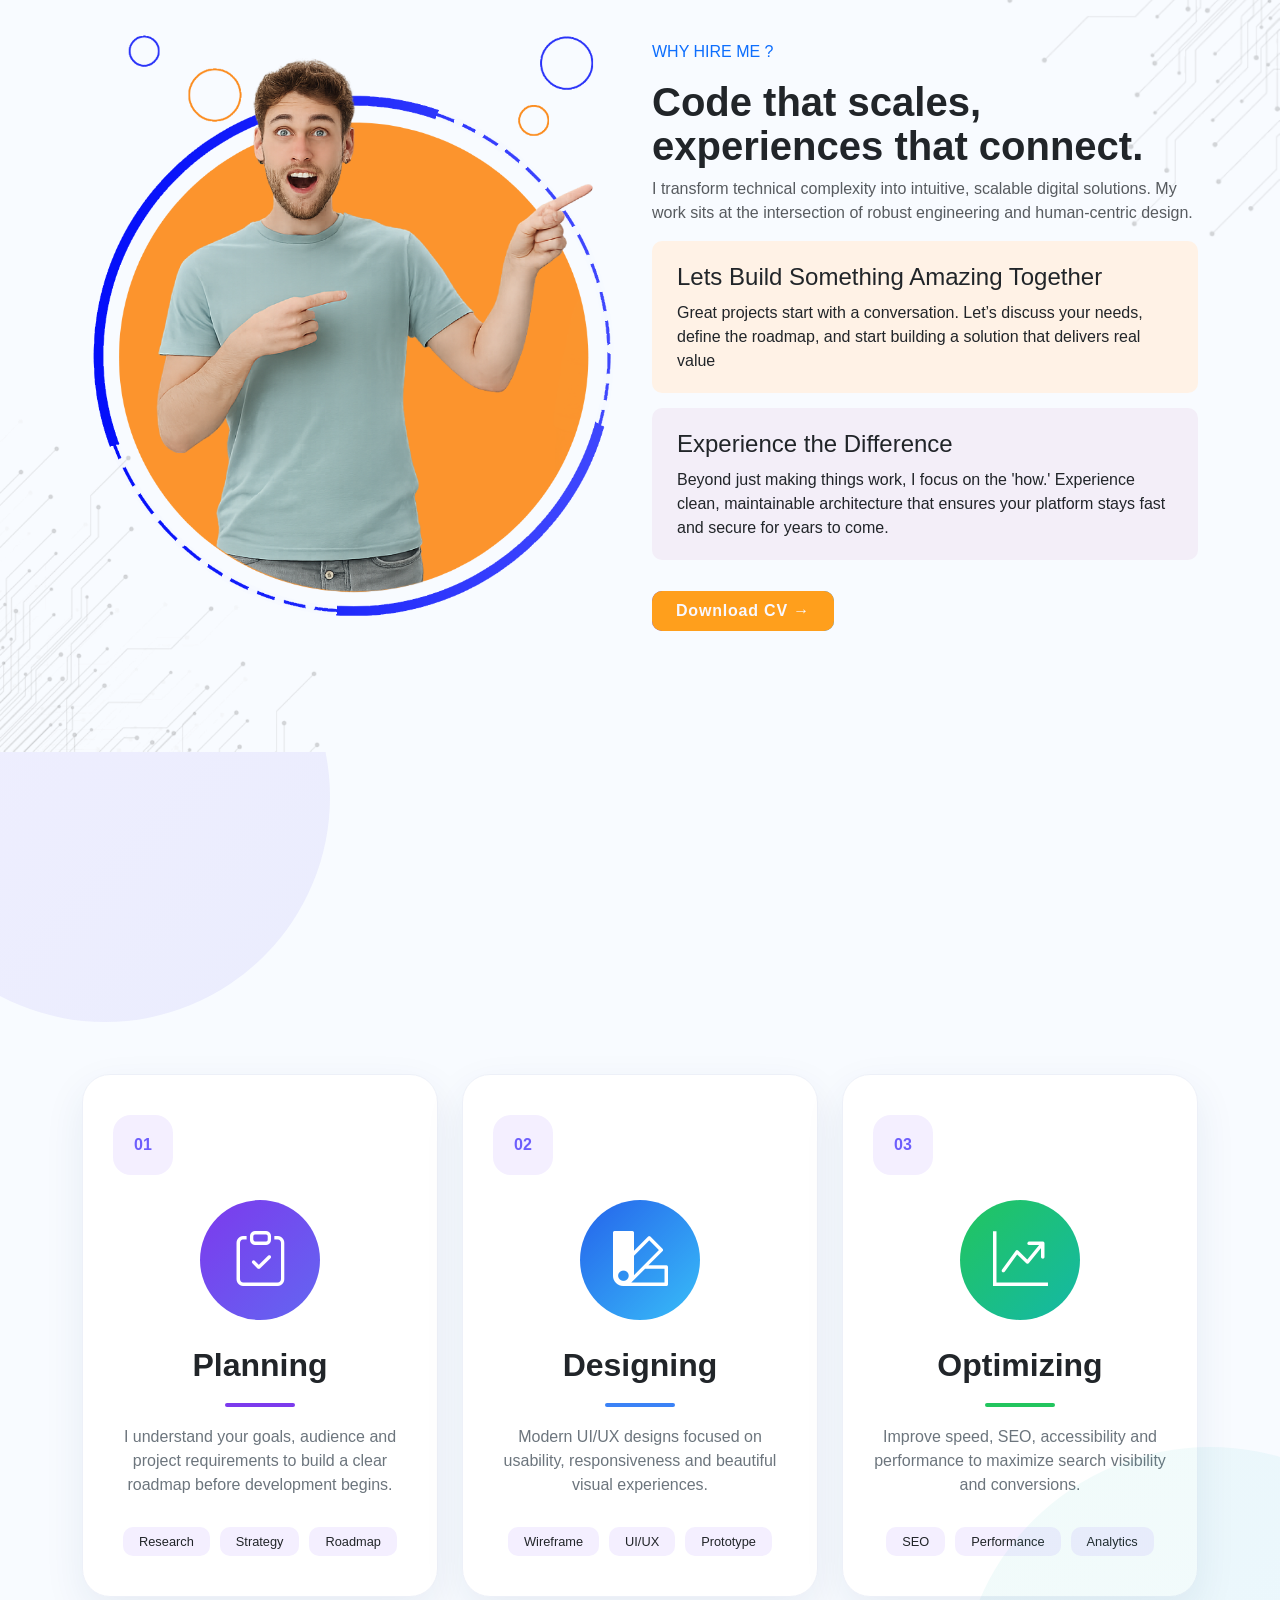
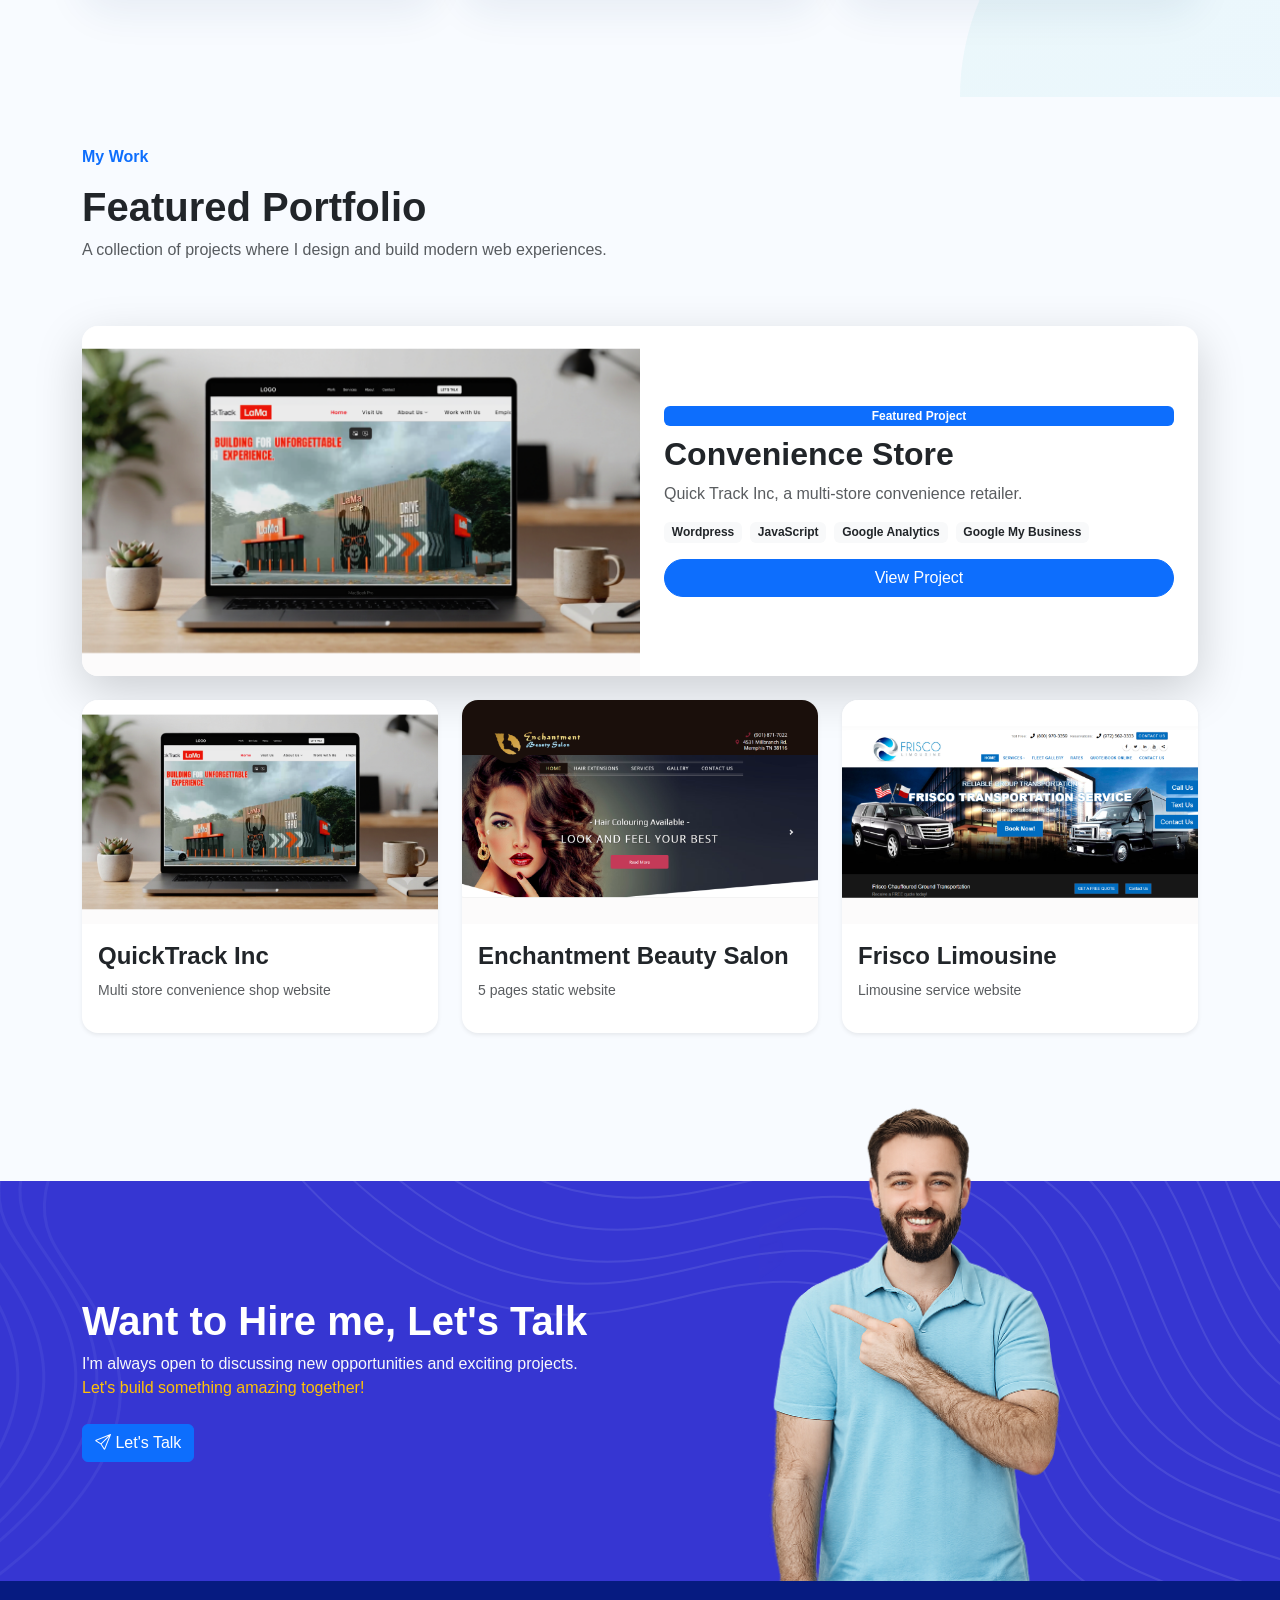
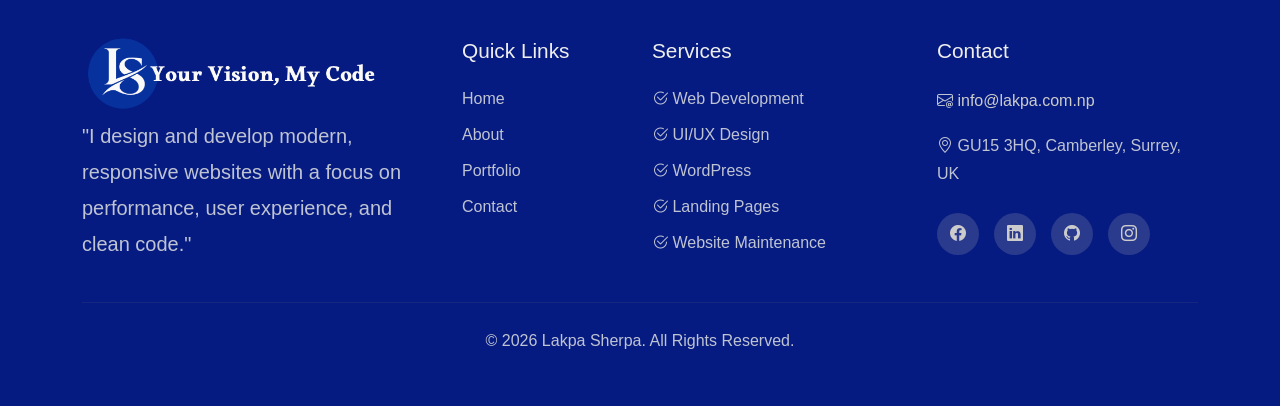
==== commit f9856fab: "preloader content, css and js added. Lakpa image for mobile updated" ====
--- a/index.html
+++ b/index.html
@@ -48,6 +48,37 @@
 </head>
 
 <body>
+  <!-- PRELOADER -->
+<div id="preloader">
+  <div class="loader-content">
+
+    <!-- Preloader Image -->
+    <img
+      src="assets/images/lakpa-logo.png"
+      alt="Loading..."
+      id="loader-image"
+      onerror="this.style.display='none'; document.getElementById('loader-text').style.display='block';"
+    >
+
+    <!-- Text fallback -->
+    <div id="loader-text">
+      <span>Loading</span><span class="dots">...</span>
+    </div>
+
+    <!-- Progress indicator -->
+    <div class="loader-bar">
+      <div class="loader-progress"></div>
+    </div>
+
+    <!-- Error message -->
+    <div id="loader-error">
+      <p>Having trouble loading the website.</p>
+      <button onclick="location.reload()">Try Again</button>
+    </div>
+
+  </div>
+</div>
+
   <!-- Header Section -->
   <header>
     <!-- Grid texture -->
@@ -606,6 +637,7 @@
   <script type="module" src="assets/js/reveal.js"></script>
 
   <!-- Swiper JS for skill section-->
+   <script src="assets/js/preloader.js"></script>
   <script src="https://cdn.jsdelivr.net/npm/swiper@11/swiper-bundle.min.js"></script>
   <script src="assets/js/skillsSlider.js"></script>
   <!-- Portfolio Section JS -->
--- a/assets/css/style.css
+++ b/assets/css/style.css
@@ -16,6 +16,162 @@
     background: #f8fbff;
     font-family: 'Poppins', sans-serif;
 }
+
+/* =========================
+     PRELOADER
+  ========================= */
+
+  #preloader {
+    position: fixed;
+    inset: 0;
+    width: 100%;
+    height: 100%;
+    background: rgb(3, 3, 175);
+    display: flex;
+    align-items: center;
+    justify-content: center;
+    z-index: 999999;
+    opacity: 1;
+    visibility: visible;
+    transition:
+      opacity 0.6s ease,
+      visibility 0.6s ease;
+  }
+
+  /* Hide preloader */
+  #preloader.loaded {
+    opacity: 0;
+    visibility: hidden;
+    pointer-events: none;
+  }
+
+  .loader-content {
+    width: min(300px, 80%);
+    text-align: center;
+  }
+
+  /* =========================
+     IMAGE
+  ========================= */
+
+  #loader-image {
+    width: 320px;
+    max-width: 100%;
+    height: auto;
+    object-fit: contain;
+    margin-bottom: 30px;
+    animation: loaderPulse 1.5s ease-in-out infinite;
+  }
+
+  @keyframes loaderPulse {
+    0%, 100% {
+      transform: scale(1);
+      opacity: 1;
+    }
+
+    50% {
+      transform: scale(0.92);
+      opacity: 0.6;
+    }
+  }
+
+  /* =========================
+     TEXT FALLBACK
+  ========================= */
+
+  #loader-text {
+    display: none;
+    color: #ffffff;
+    font-family: Arial, sans-serif;
+    font-size: 22px;
+    font-weight: 600;
+    margin-bottom: 30px;
+  }
+
+  .dots {
+    display: inline-block;
+    width: 25px;
+    text-align: left;
+    animation: dots 1.4s infinite;
+  }
+
+  @keyframes dots {
+    0% {
+      opacity: 0;
+    }
+
+    50% {
+      opacity: 1;
+    }
+
+    100% {
+      opacity: 0;
+    }
+  }
+
+  /* =========================
+     LOADING BAR
+  ========================= */
+
+  .loader-bar {
+    width: 100%;
+    height: 3px;
+    background: rgba(255, 255, 255, 0.15);
+    overflow: hidden;
+    border-radius: 10px;
+  }
+
+  .loader-progress {
+    height: 100%;
+    width: 30%;
+    background: #ffffff;
+    border-radius: 10px;
+    animation: loading 1.3s ease-in-out infinite;
+  }
+
+  @keyframes loading {
+    0% {
+      transform: translateX(-120%);
+    }
+
+    100% {
+      transform: translateX(400%);
+    }
+  }
+
+  /* =========================
+     ERROR MESSAGE
+  ========================= */
+
+  #loader-error {
+    display: none;
+    margin-top: 25px;
+    color: #aaa;
+    font-family: Arial, sans-serif;
+    font-size: 14px;
+  }
+
+  #loader-error p {
+    margin-bottom: 15px;
+  }
+
+  #loader-error button {
+    border: 0;
+    padding: 10px 18px;
+    border-radius: 6px;
+    background: #ffffff;
+    color: #000000;
+    font-size: 13px;
+    font-weight: 600;
+    cursor: pointer;
+    transition: transform 0.2s ease;
+  }
+
+  #loader-error button:hover {
+    transform: translateY(-2px);
+  }
+
+  /* Preloader css ends here */
 
 h1, h2, h3, h4, h5, h6 {
     font-family: 'Poppins', sans-serif;
@@ -74,6 +230,10 @@
     background-blend-mode: overlay;
     color: #eee;
     overflow: hidden;
+}
+
+header .navbar {
+    z-index: 10;
 }
 
 
@@ -795,7 +955,10 @@
     }
 
     header .hero-section .lakpa-image {
-        height: 400px;
+        margin-top: 50px !important;
+        margin: auto;
+        height: 200px;
+        width: 200px;
     }
     
     .why-me-section {
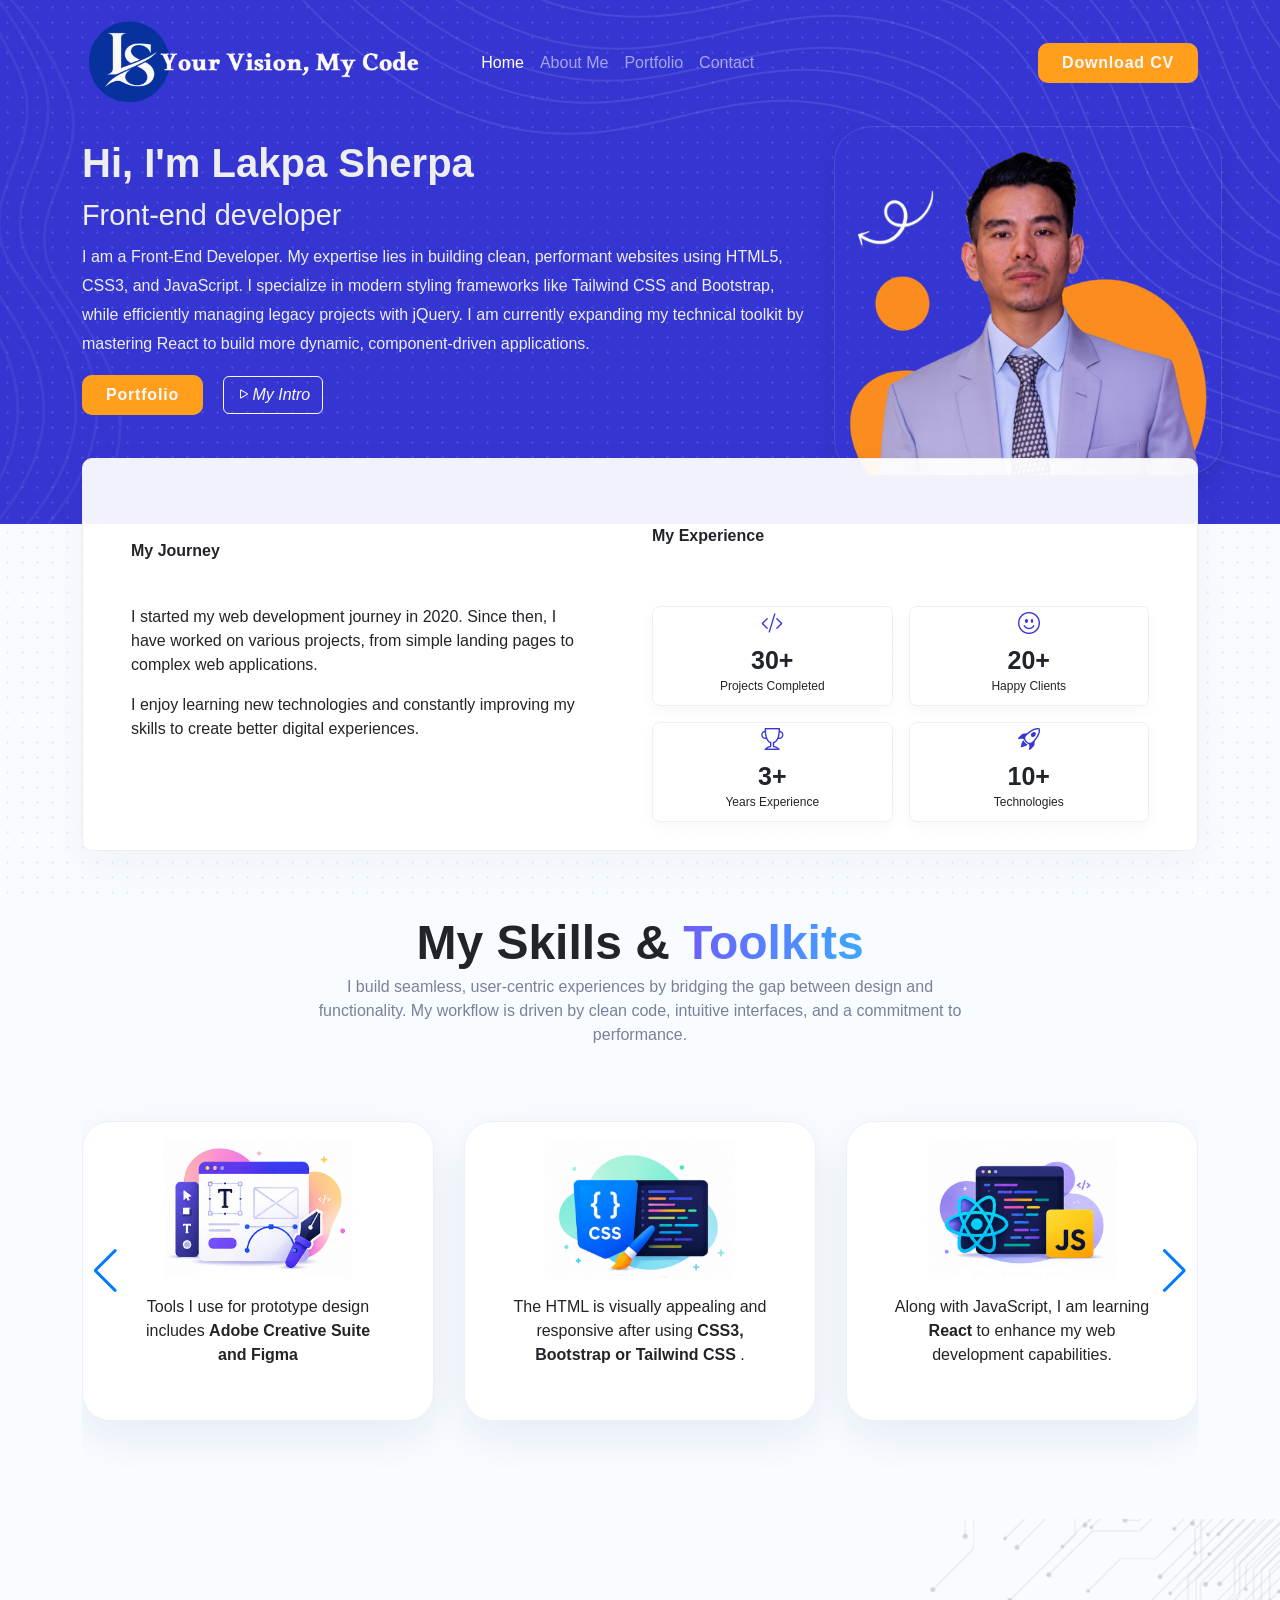
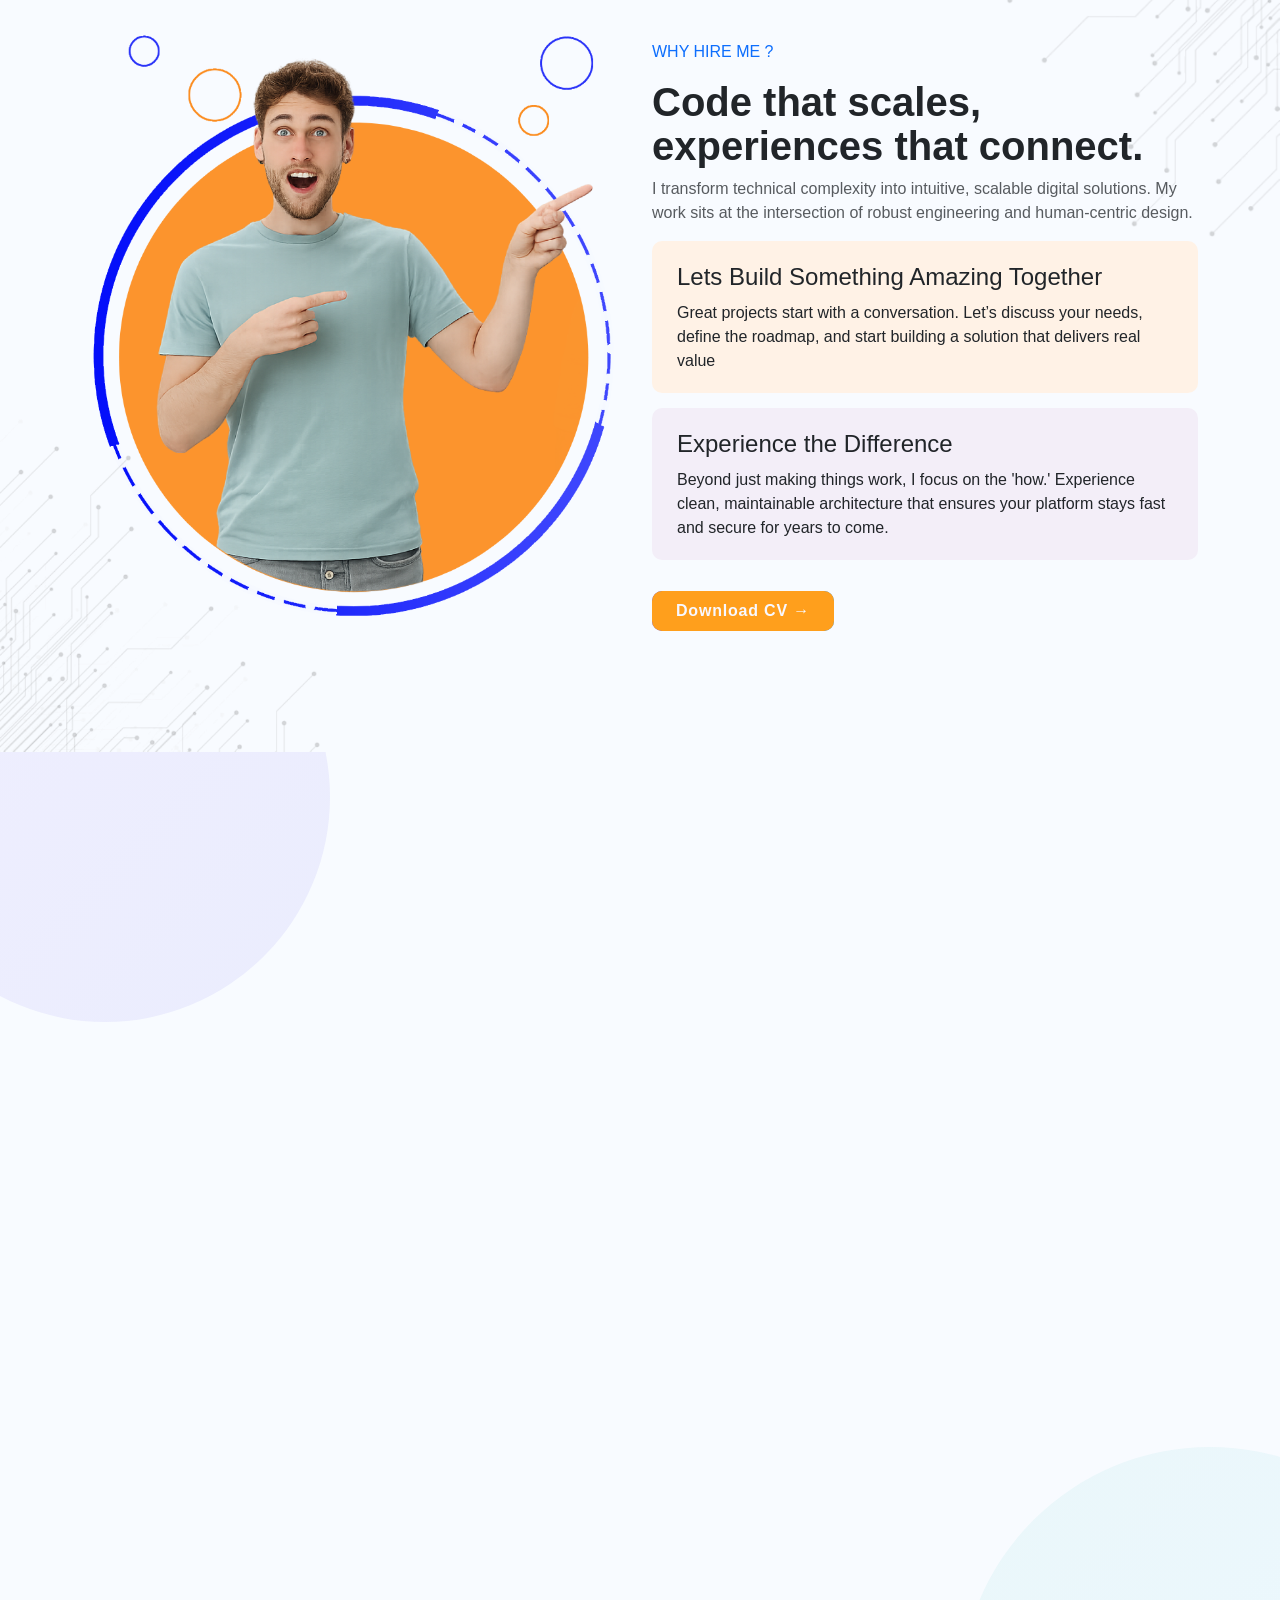
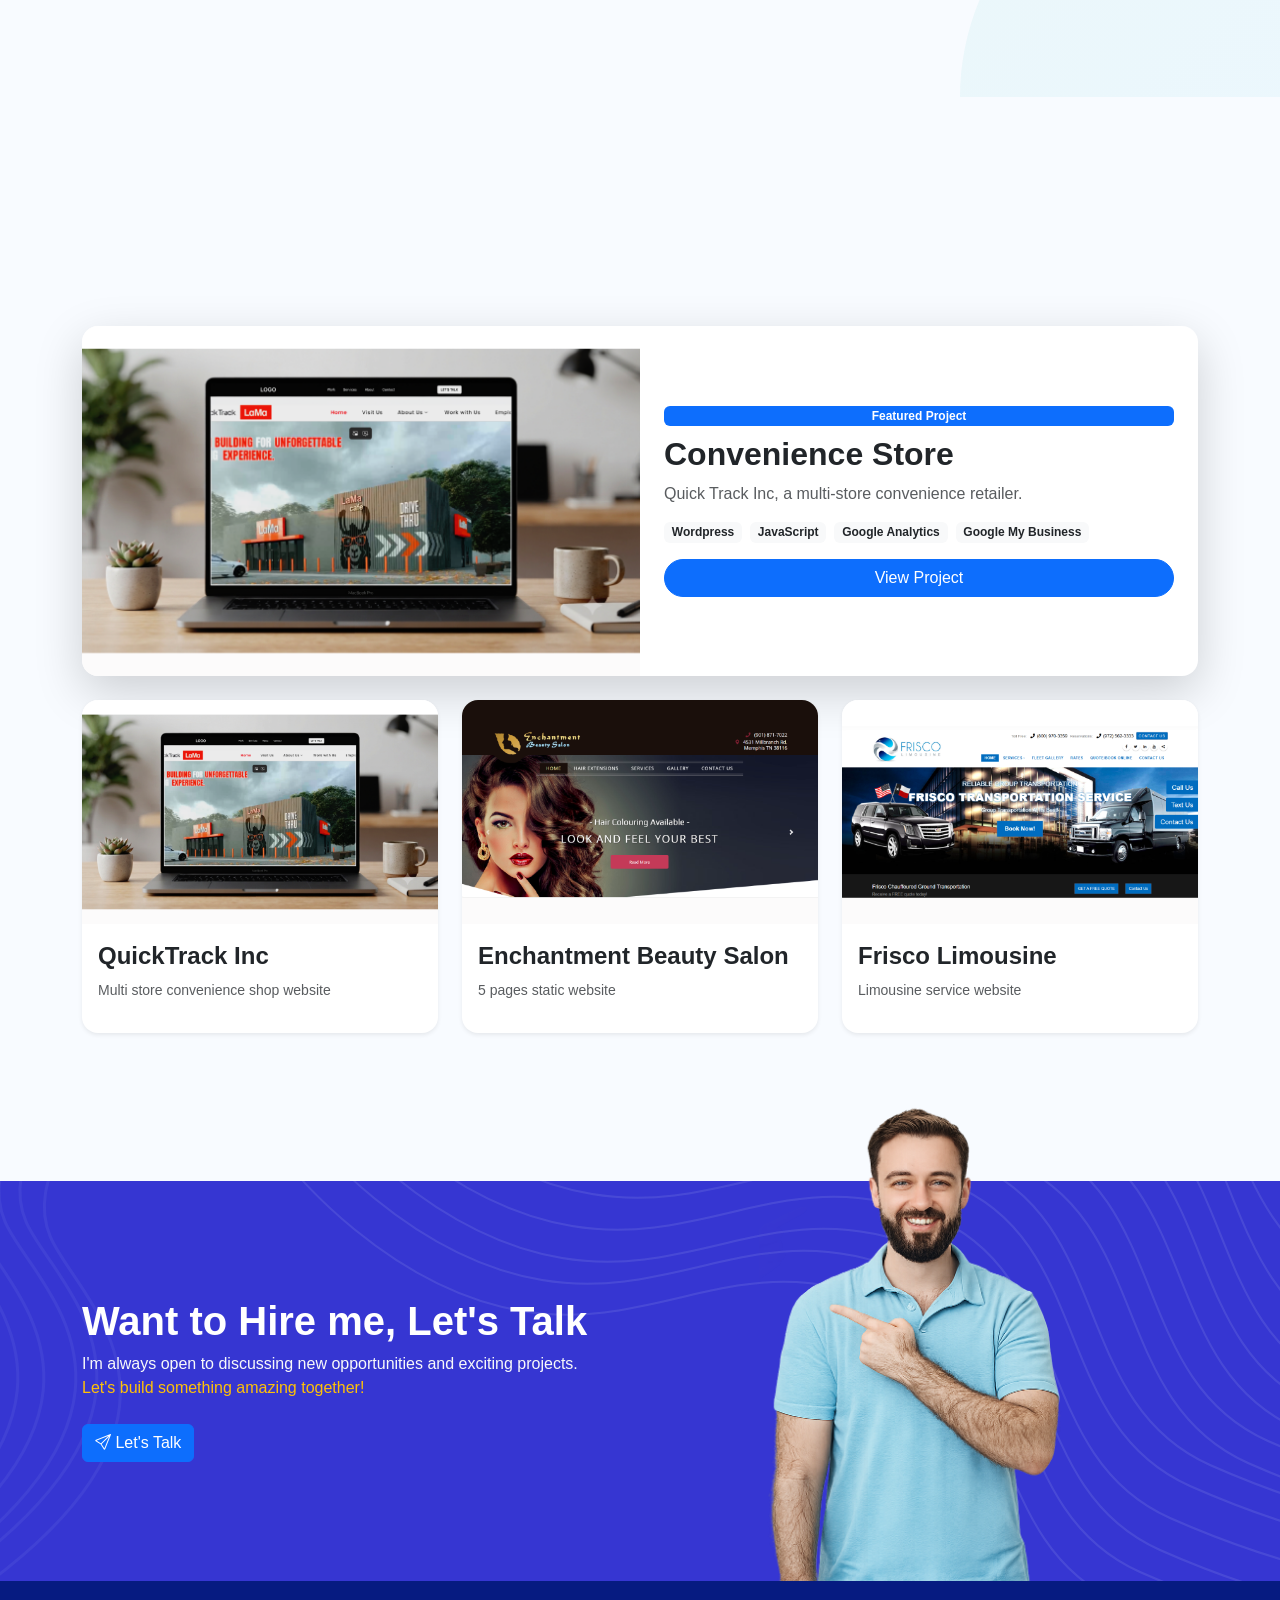
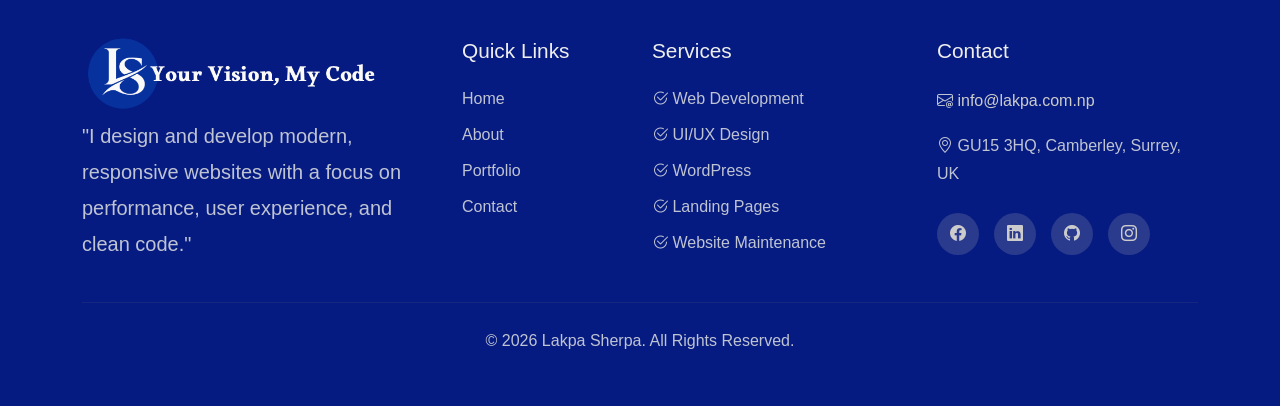
==== commit 56061dda: "alt tag added to social media icons" ====
--- a/index.html
+++ b/index.html
@@ -612,10 +612,10 @@
           <p><i class="bi bi-geo-alt"></i> GU15 3HQ, Camberley, Surrey, UK</p>
 
           <div class="social-icons mt-4">
-            <a href="https://www.facebook.com/LakpaIsSherpa/" target="_blank"><i class="bi bi-facebook"></i></a>
-            <a href="https://www.linkedin.com/in/lakpaissherpa/" target="_blank"><i class="bi bi-linkedin"></i></a>
-            <a href="https://github.com/lakpa243/" target="_blank"><i class="bi bi-github"></i></a>
-            <a href="https://www.instagram.com/lakpaissherpa" target="_blank"><i class="bi bi-instagram"></i></a>
+            <a href="https://www.facebook.com/LakpaIsSherpa/" alt="Facebook" target="_blank"><i class="bi bi-facebook"></i></a>
+            <a href="https://www.linkedin.com/in/lakpaissherpa/" alt="LinkedIn" target="_blank"><i class="bi bi-linkedin"></i></a>
+            <a href="https://github.com/lakpa243/" alt="GitHub" target="_blank"><i class="bi bi-github"></i></a>
+            <a href="https://www.instagram.com/lakpaissherpa" alt="Instagram" target="_blank"><i class="bi bi-instagram"></i></a>
           </div>
         </div>
 
--- a/assets/css/style.css
+++ b/assets/css/style.css
@@ -957,8 +957,8 @@
     header .hero-section .lakpa-image {
         margin-top: 50px !important;
         margin: auto;
-        height: 200px;
-        width: 200px;
+        height: 300px;
+        width: 300px;
     }
     
     .why-me-section {
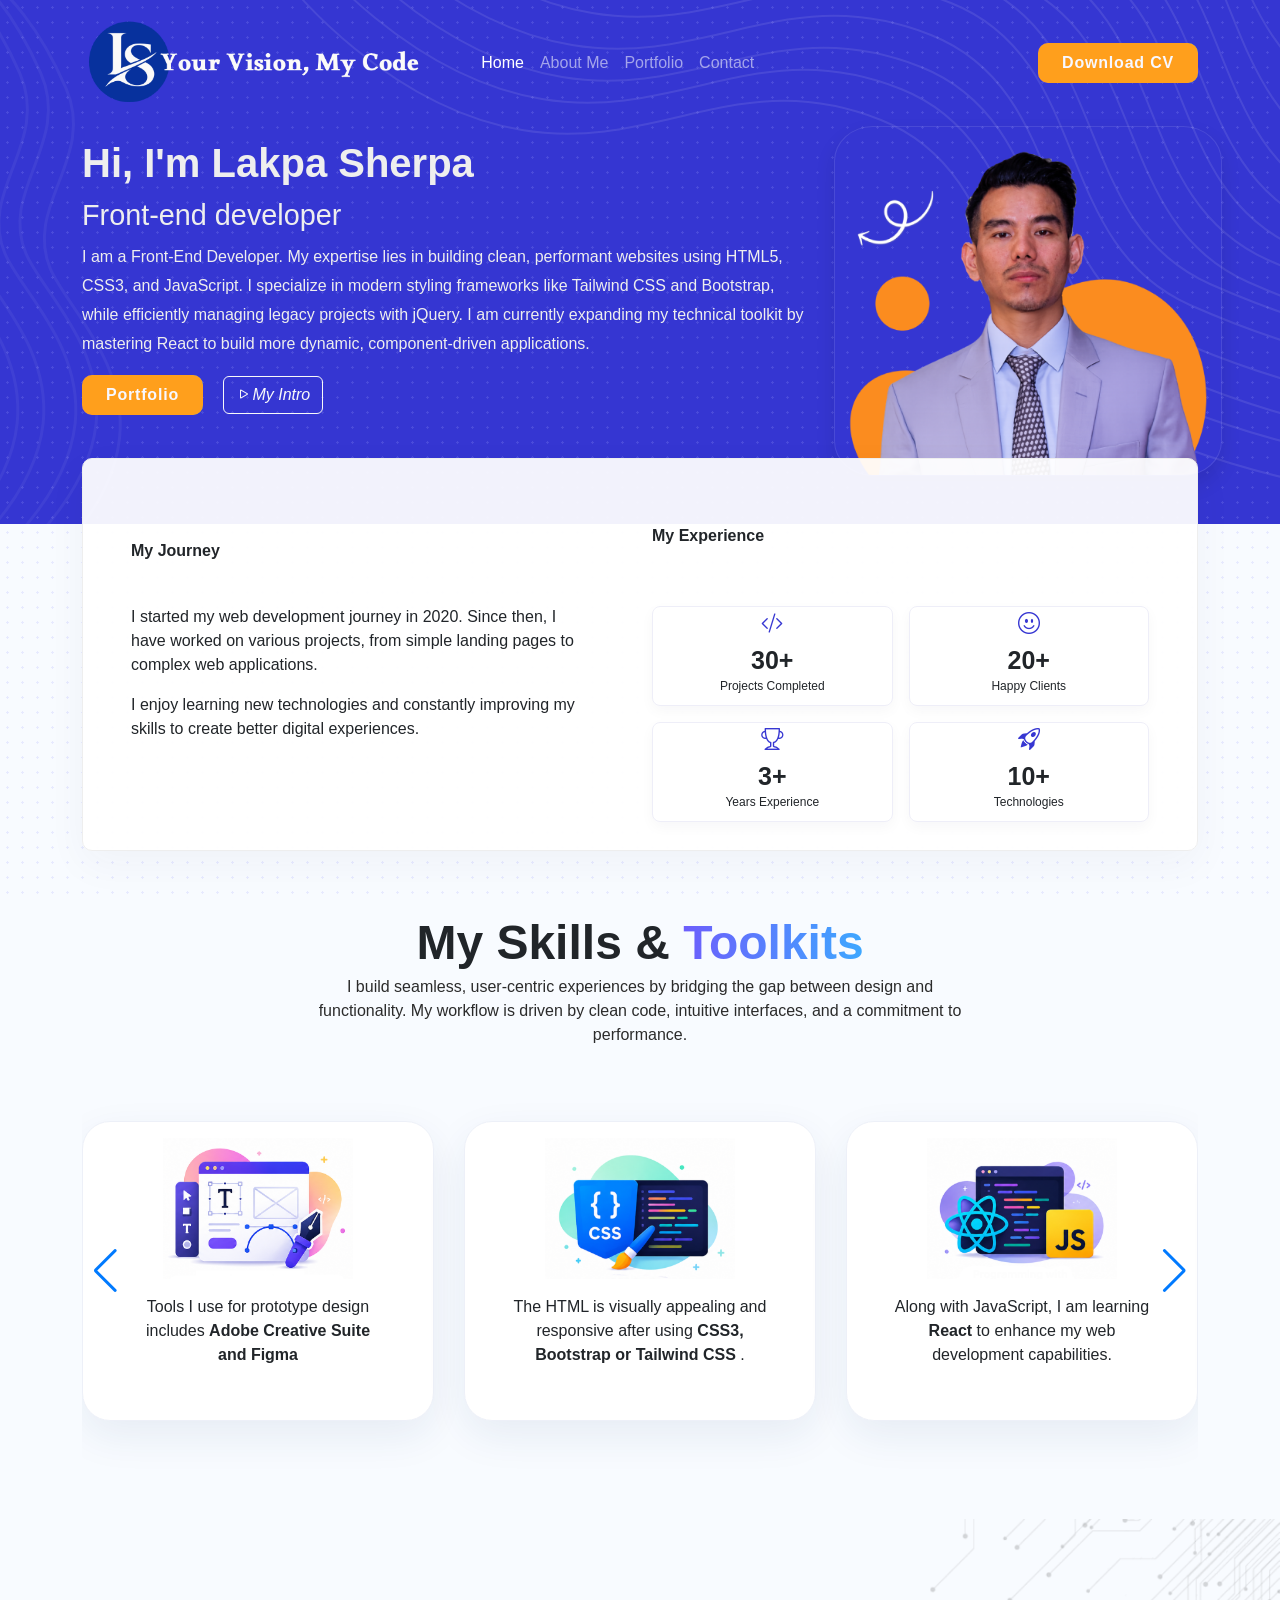
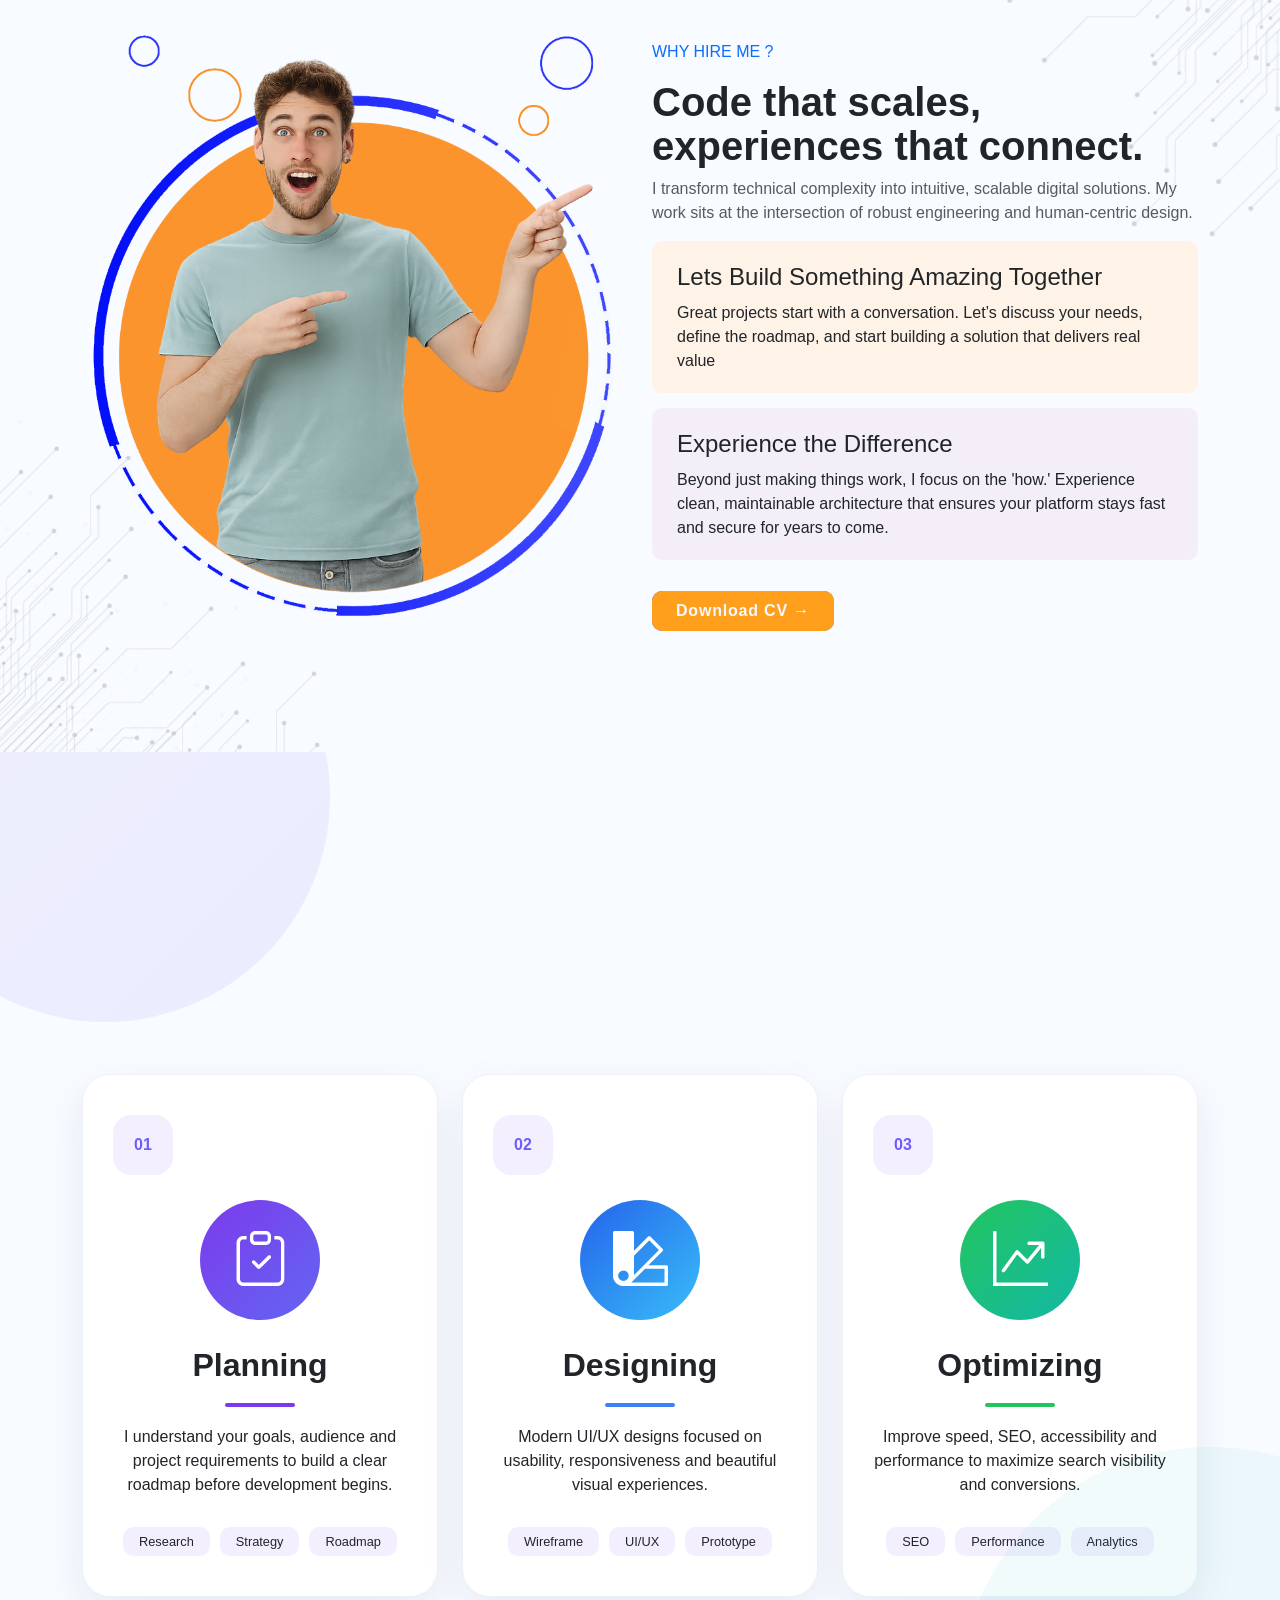
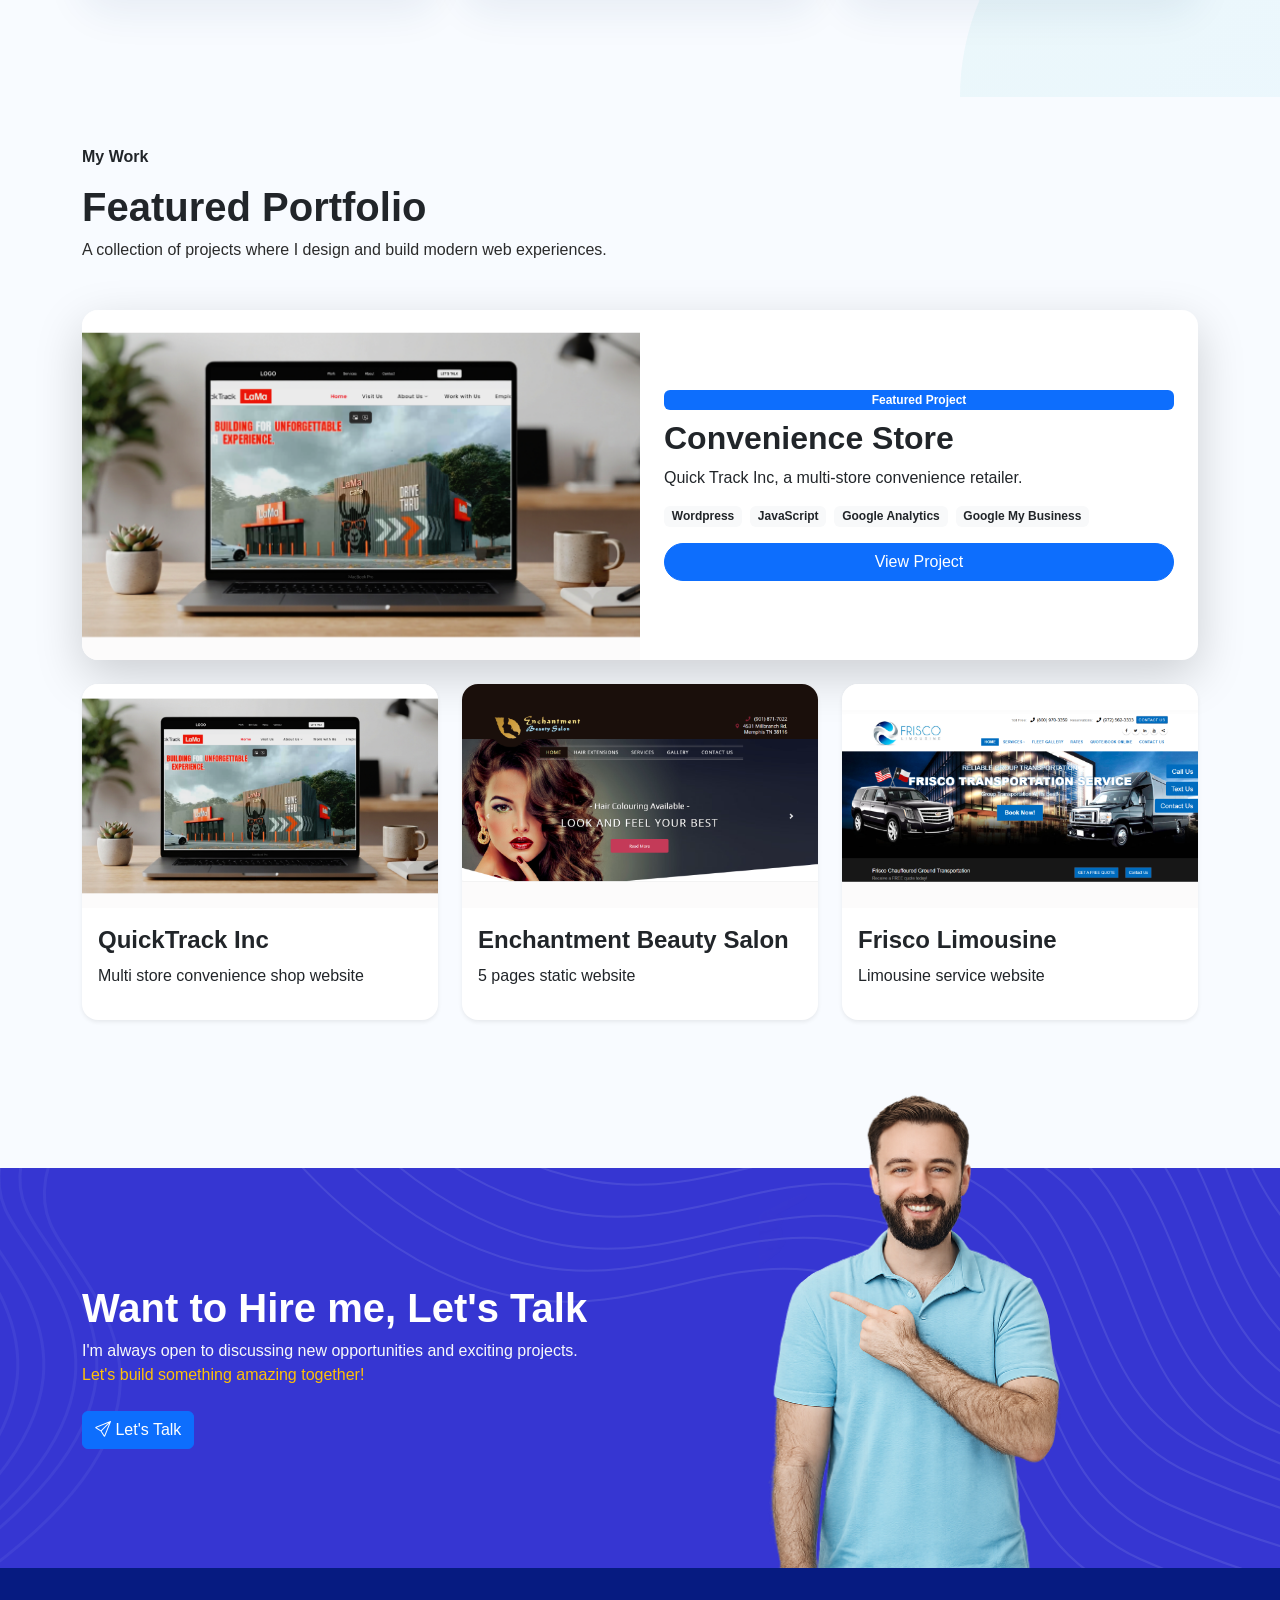
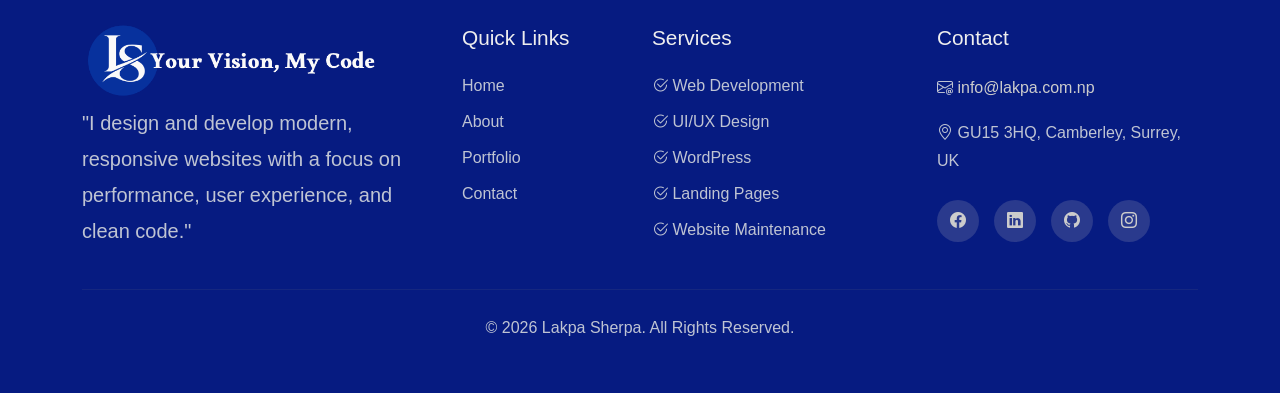
==== commit c46d0043: "accessibility color correction" ====
--- a/index.html
+++ b/index.html
@@ -49,35 +49,31 @@
 
 <body>
   <!-- PRELOADER -->
-<div id="preloader">
-  <div class="loader-content">
-
-    <!-- Preloader Image -->
-    <img
-      src="assets/images/lakpa-logo.png"
-      alt="Loading..."
-      id="loader-image"
-      onerror="this.style.display='none'; document.getElementById('loader-text').style.display='block';"
-    >
-
-    <!-- Text fallback -->
-    <div id="loader-text">
-      <span>Loading</span><span class="dots">...</span>
+  <div id="preloader">
+    <div class="loader-content">
+
+      <!-- Preloader Image -->
+      <img src="assets/images/lakpa-logo.png" alt="Loading..." id="loader-image"
+        onerror="this.style.display='none'; document.getElementById('loader-text').style.display='block';">
+
+      <!-- Text fallback -->
+      <div id="loader-text">
+        <span>Loading</span><span class="dots">...</span>
+      </div>
+
+      <!-- Progress indicator -->
+      <div class="loader-bar">
+        <div class="loader-progress"></div>
+      </div>
+
+      <!-- Error message -->
+      <div id="loader-error">
+        <p>Having trouble loading the website.</p>
+        <button onclick="location.reload()">Try Again</button>
+      </div>
+
     </div>
-
-    <!-- Progress indicator -->
-    <div class="loader-bar">
-      <div class="loader-progress"></div>
-    </div>
-
-    <!-- Error message -->
-    <div id="loader-error">
-      <p>Having trouble loading the website.</p>
-      <button onclick="location.reload()">Try Again</button>
-    </div>
-
   </div>
-</div>
 
   <!-- Header Section -->
   <header>
@@ -312,7 +308,7 @@
 
               <div class="line line-purple"></div>
 
-              <p class="text-secondary">
+              <p>
                 I understand your goals, audience and project requirements to build
                 a clear roadmap before development begins.
               </p>
@@ -345,7 +341,7 @@
 
               <div class="line line-blue"></div>
 
-              <p class="text-secondary">
+              <p>
                 Modern UI/UX designs focused on usability, responsiveness and
                 beautiful visual experiences.
               </p>
@@ -378,7 +374,7 @@
 
               <div class="line line-green"></div>
 
-              <p class="text-secondary">
+              <p>
                 Improve speed, SEO, accessibility and performance to maximize
                 search visibility and conversions.
               </p>
@@ -409,15 +405,15 @@
         <div class="row align-items-end mb-5 reveal">
 
           <div class="col-md-7 portfolio-featured" data-aos="fade-up">
-            <p class="text-primary fw-semibold">My Work</p>
+            <p class="fw-semibold">My Work</p>
             <h2 class="sub-heading">Featured Portfolio</h2>
-            <p class="text-muted">
+            <p class="description">
               A collection of projects where I design and build modern web experiences.
             </p>
           </div>
 
 
-          <!-- All Project / I shall update this when I have more projects to showcase -->
+          <!-- All Project / I shall update this when I add more projects to showcase -->
 
           <!-- <div class="col-md-5 text-md-end" data-aos="fade-up" data-aos-delay="100">
           <a href="#portfolio" class="btn btn-outline-primary rounded-pill px-4">
@@ -449,7 +445,7 @@
                     Convenience Store
                   </h3>
 
-                  <p class="text-muted" id="featured-desc">
+                  <p id="featured-desc">
                     Quick Track Inc, a multi-store convenience retailer.
                   </p>
 
@@ -485,7 +481,7 @@
               <img src="assets/images/portfolio/quicktrackinc.png" class="img-fluid" alt="QuickTrack Inc">
               <div class="p-3">
                 <h4 class="fw-bold">QuickTrack Inc</h4>
-                <p class="text-muted small">Multi store convenience shop website</p>
+                <p>Multi store convenience shop website</p>
               </div>
 
             </div>
@@ -501,7 +497,7 @@
                 alt="Enchantment Beauty Salon">
               <div class="p-3">
                 <h4 class="fw-bold">Enchantment Beauty Salon</h4>
-                <p class="text-muted small">5 pages static website</p>
+                <p>5 pages static website</p>
               </div>
 
             </div>
@@ -517,7 +513,7 @@
               <img src="assets/images/portfolio/friscolimousine.png" class="img-fluid" alt="Frisco Limousine">
               <div class="p-3">
                 <h4 class="fw-bold">Frisco Limousine</h4>
-                <p class="text-muted small">Limousine service website</p>
+                <p>Limousine service website</p>
               </div>
 
             </div>
@@ -547,8 +543,9 @@
               <span class="text-warning"> Let's build something amazing together! </span>
             </p>
 
-              <span><a href="mailto:lakpa243@gmail.com" class="btn btn-primary"><i class="bi bi-send"></i> Let's Talk</a></span>
-          
+            <span><a href="mailto:lakpa243@gmail.com" class="btn btn-primary"><i class="bi bi-send"></i> Let's
+                Talk</a></span>
+
 
           </div>
 
@@ -612,10 +609,13 @@
           <p><i class="bi bi-geo-alt"></i> GU15 3HQ, Camberley, Surrey, UK</p>
 
           <div class="social-icons mt-4">
-            <a href="https://www.facebook.com/LakpaIsSherpa/" alt="Facebook" target="_blank"><i class="bi bi-facebook"></i></a>
-            <a href="https://www.linkedin.com/in/lakpaissherpa/" alt="LinkedIn" target="_blank"><i class="bi bi-linkedin"></i></a>
-            <a href="https://github.com/lakpa243/" alt="GitHub" target="_blank"><i class="bi bi-github"></i></a>
-            <a href="https://www.instagram.com/lakpaissherpa" alt="Instagram" target="_blank"><i class="bi bi-instagram"></i></a>
+            <a href="https://www.facebook.com/LakpaIsSherpa/" aria-label="Facebook" target="_blank"><i
+                class="bi bi-facebook"></i></a>
+            <a href="https://www.linkedin.com/in/lakpaissherpa/" aria-label="LinkedIn" target="_blank"><i
+                class="bi bi-linkedin"></i></a>
+            <a href="https://github.com/lakpa243/" aria-label="GitHub" target="_blank"><i class="bi bi-github"></i></a>
+            <a href="https://www.instagram.com/lakpaissherpa" aria-label="Instagram" target="_blank"><i
+                class="bi bi-instagram"></i></a>
           </div>
         </div>
 
@@ -637,7 +637,7 @@
   <script type="module" src="assets/js/reveal.js"></script>
 
   <!-- Swiper JS for skill section-->
-   <script src="assets/js/preloader.js"></script>
+  <script src="assets/js/preloader.js"></script>
   <script src="https://cdn.jsdelivr.net/npm/swiper@11/swiper-bundle.min.js"></script>
   <script src="assets/js/skillsSlider.js"></script>
   <!-- Portfolio Section JS -->
--- a/assets/css/style.css
+++ b/assets/css/style.css
@@ -21,7 +21,7 @@
      PRELOADER
   ========================= */
 
-  #preloader {
+#preloader {
     position: fixed;
     inset: 0;
     width: 100%;
@@ -34,128 +34,130 @@
     opacity: 1;
     visibility: visible;
     transition:
-      opacity 0.6s ease,
-      visibility 0.6s ease;
-  }
-
-  /* Hide preloader */
-  #preloader.loaded {
+        opacity 0.6s ease,
+        visibility 0.6s ease;
+}
+
+/* Hide preloader */
+#preloader.loaded {
     opacity: 0;
     visibility: hidden;
     pointer-events: none;
-  }
-
-  .loader-content {
+}
+
+.loader-content {
     width: min(300px, 80%);
     text-align: center;
-  }
-
-  /* =========================
+}
+
+/* =========================
      IMAGE
   ========================= */
 
-  #loader-image {
+#loader-image {
     width: 320px;
     max-width: 100%;
     height: auto;
     object-fit: contain;
     margin-bottom: 30px;
     animation: loaderPulse 1.5s ease-in-out infinite;
-  }
-
-  @keyframes loaderPulse {
-    0%, 100% {
-      transform: scale(1);
-      opacity: 1;
+}
+
+@keyframes loaderPulse {
+
+    0%,
+    100% {
+        transform: scale(1);
+        opacity: 1;
     }
 
     50% {
-      transform: scale(0.92);
-      opacity: 0.6;
-    }
-  }
-
-  /* =========================
+        transform: scale(0.92);
+        opacity: 0.6;
+    }
+}
+
+/* =========================
      TEXT FALLBACK
   ========================= */
 
-  #loader-text {
+#loader-text {
     display: none;
     color: #ffffff;
     font-family: Arial, sans-serif;
     font-size: 22px;
     font-weight: 600;
     margin-bottom: 30px;
-  }
-
-  .dots {
+}
+
+.dots {
     display: inline-block;
     width: 25px;
     text-align: left;
     animation: dots 1.4s infinite;
-  }
-
-  @keyframes dots {
+}
+
+@keyframes dots {
     0% {
-      opacity: 0;
+        opacity: 0;
     }
 
     50% {
-      opacity: 1;
+        opacity: 1;
     }
 
     100% {
-      opacity: 0;
-    }
-  }
-
-  /* =========================
+        opacity: 0;
+    }
+}
+
+/* =========================
      LOADING BAR
   ========================= */
 
-  .loader-bar {
+.loader-bar {
     width: 100%;
     height: 3px;
     background: rgba(255, 255, 255, 0.15);
     overflow: hidden;
     border-radius: 10px;
-  }
-
-  .loader-progress {
+}
+
+.loader-progress {
     height: 100%;
     width: 30%;
     background: #ffffff;
     border-radius: 10px;
     animation: loading 1.3s ease-in-out infinite;
-  }
-
-  @keyframes loading {
+}
+
+@keyframes loading {
     0% {
-      transform: translateX(-120%);
+        transform: translateX(-120%);
     }
 
     100% {
-      transform: translateX(400%);
-    }
-  }
-
-  /* =========================
+        transform: translateX(400%);
+    }
+}
+
+/* =========================
      ERROR MESSAGE
   ========================= */
 
-  #loader-error {
+#loader-error {
     display: none;
     margin-top: 25px;
     color: #aaa;
     font-family: Arial, sans-serif;
     font-size: 14px;
-  }
-
-  #loader-error p {
+}
+
+#loader-error p {
     margin-bottom: 15px;
-  }
-
-  #loader-error button {
+}
+
+#loader-error button {
     border: 0;
     padding: 10px 18px;
     border-radius: 6px;
@@ -165,15 +167,20 @@
     font-weight: 600;
     cursor: pointer;
     transition: transform 0.2s ease;
-  }
-
-  #loader-error button:hover {
+}
+
+#loader-error button:hover {
     transform: translateY(-2px);
-  }
-
-  /* Preloader css ends here */
-
-h1, h2, h3, h4, h5, h6 {
+}
+
+/* Preloader css ends here */
+
+h1,
+h2,
+h3,
+h4,
+h5,
+h6 {
     font-family: 'Poppins', sans-serif;
 }
 
@@ -181,10 +188,12 @@
     font-size: 3rem;
     line-height: 3.5rem;
 }
+
 h2 {
     font-size: 2.5rem;
     line-height: 3rem;
 }
+
 h3 {
     font-size: 2rem;
     line-height: 2.5rem;
@@ -244,16 +253,16 @@
 }
 
 
-header .grid-dots{
+header .grid-dots {
     width: 100%;
     height: 100%;
     position: absolute;
     opacity: 0.1;
     background-image: radial-gradient(#a2a4fc 1.4px, transparent 0.2px);
-    background-size: 15px 15px;  
-}
-
-header .dots-left{
+    background-size: 15px 15px;
+}
+
+header .dots-left {
     left: 0;
     top: 0px;
 }
@@ -277,32 +286,33 @@
     opacity: 0.5;
 }
 
-header .hero-section{
-    position: relative;
-}
-
-header .hero-section .lakpa-intro{
+header .hero-section {
+    position: relative;
+}
+
+header .hero-section .lakpa-intro {
     font-size: 2.5rem;
     font-weight: 700;
 }
-header .hero-section .lakpa-intro span{
+
+header .hero-section .lakpa-intro span {
     font-size: 1.8rem;
     font-weight: 500;
 }
 
- header .hero-section .lakpa-image {
-        border: rgba(255, 255, 255, 0.1) solid 1px;
-        border-radius: 10%;
-        padding: 0px;
-        box-shadow: 0px 10px 20px rgba(0, 0, 0, 0.1);
-        height: 350px;
-        overflow: hidden;
-    }
-
-    header .hero-section .lakpa-image img {
-        width:auto;
-        object-fit: cover;
-    }
+header .hero-section .lakpa-image {
+    border: rgba(255, 255, 255, 0.1) solid 1px;
+    border-radius: 10%;
+    padding: 0px;
+    box-shadow: 0px 10px 20px rgba(0, 0, 0, 0.1);
+    height: 350px;
+    overflow: hidden;
+}
+
+header .hero-section .lakpa-image img {
+    width: auto;
+    object-fit: cover;
+}
 
 /* =========================
    Buttons
@@ -310,32 +320,33 @@
 
 
 .btn-custom {
- outline: none;
- cursor: pointer;
- border: none;
- padding: 0.5rem 1.5rem;
- margin: 0;
- font-family: inherit;
- font-size: inherit;
- position: relative;
- display: inline-block;
- letter-spacing: 0.05rem;
- font-weight: 700;
- border-radius: 10px;
- overflow: hidden;
- background: linear-gradient(90deg, #5745f8, #1e95f7);
- color: ghostwhite;
+    outline: none;
+    cursor: pointer;
+    border: none;
+    padding: 0.5rem 1.5rem;
+    margin: 0;
+    font-family: inherit;
+    font-size: inherit;
+    position: relative;
+    display: inline-block;
+    letter-spacing: 0.05rem;
+    font-weight: 700;
+    border-radius: 10px;
+    overflow: hidden;
+    background: linear-gradient(90deg, #5745f8, #1e95f7);
+    color: ghostwhite;
 }
 
 .btn-custom span {
- position: relative;
- z-index: 10;
- transition: color 0.4s;
+    position: relative;
+    z-index: 10;
+    transition: color 0.4s;
 }
 
 .btn-custom:hover span {
- color: #eee;
-}
+    color: #eee;
+}
+
 .btn-custom span a {
     text-decoration: none;
     color: ghostwhite;
@@ -343,25 +354,25 @@
 
 .btn-custom::before,
 .btn-custom::after {
- position: absolute;
- top: 0;
- left: 0;
- width: 100%;
- height: 100%;
- z-index: 0;
+    position: absolute;
+    top: 0;
+    left: 0;
+    width: 100%;
+    height: 100%;
+    z-index: 0;
 }
 
 .btn-custom::before {
- content: "";
- background: var(--secondary-color);
- width: 120%;
- left: -10%;
- transform: skew(30deg);
- transition: transform 0.4s cubic-bezier(0.3, 1, 0.8, 1);
+    content: "";
+    background: var(--secondary-color);
+    width: 120%;
+    left: -10%;
+    transform: skew(30deg);
+    transition: transform 0.4s cubic-bezier(0.3, 1, 0.8, 1);
 }
 
 .btn-custom:hover::before {
- transform: translate3d(100%, 0, 0);
+    transform: translate3d(100%, 0, 0);
 }
 
 
@@ -394,17 +405,17 @@
     position: relative;
 }
 
-  .journey {
-        padding-bottom: 25px;
-        border-bottom: 1px solid var(--line);
-    }
-
-     .experience-summary {
-        border: 0 !important;
-        padding-top: 25px;
-    }
-
-    .section-title {
+.journey {
+    padding-bottom: 25px;
+    border-bottom: 1px solid var(--line);
+}
+
+.experience-summary {
+    border: 0 !important;
+    padding-top: 25px;
+}
+
+.section-title {
     font-size: 16px;
     font-weight: 700;
     margin: 0 0 30px;
@@ -587,7 +598,7 @@
 }
 
 .description {
-    color: #7b8098;
+    color: #2b2b2b;
     max-width: 650px;
     margin: auto;
 }
@@ -846,48 +857,49 @@
 .skills {
     animation: skills 2s ease-in 0s 1 normal forwards;
 }
+
 @keyframes skills {
-	0% {
-		animation-timing-function: ease-in;
-		opacity: 0;
-		transform: translateY(250px);
-	}
-
-	38% {
-		animation-timing-function: ease-out;
-		opacity: 1;
-		transform: translateY(0);
-	}
-
-	55% {
-		animation-timing-function: ease-in;
-		transform: translateY(65px);
-	}
-
-	72% {
-		animation-timing-function: ease-out;
-		transform: translateY(0);
-	}
-
-	81% {
-		animation-timing-function: ease-in;
-		transform: translateY(28px);
-	}
-
-	90% {
-		animation-timing-function: ease-out;
-		transform: translateY(0);
-	}
-
-	95% {
-		animation-timing-function: ease-in;
-		transform: translateY(8px);
-	}
-
-	100% {
-		animation-timing-function: ease-out;
-		transform: translateY(0);
-	}
+    0% {
+        animation-timing-function: ease-in;
+        opacity: 0;
+        transform: translateY(250px);
+    }
+
+    38% {
+        animation-timing-function: ease-out;
+        opacity: 1;
+        transform: translateY(0);
+    }
+
+    55% {
+        animation-timing-function: ease-in;
+        transform: translateY(65px);
+    }
+
+    72% {
+        animation-timing-function: ease-out;
+        transform: translateY(0);
+    }
+
+    81% {
+        animation-timing-function: ease-in;
+        transform: translateY(28px);
+    }
+
+    90% {
+        animation-timing-function: ease-out;
+        transform: translateY(0);
+    }
+
+    95% {
+        animation-timing-function: ease-in;
+        transform: translateY(8px);
+    }
+
+    100% {
+        animation-timing-function: ease-out;
+        transform: translateY(0);
+    }
 }
 
 
@@ -921,10 +933,11 @@
         display: none;
     }
 
-     header .hero-section .lakpa-image {
+    header .hero-section .lakpa-image {
         height: 270px;
     }
-  .overview-panel {
+
+    .overview-panel {
         padding: 28px;
     }
 
@@ -949,7 +962,7 @@
         margin: 0px;
         padding: 0px;
     }
-    
+
     .title {
         font-size: 2.2rem;
     }
@@ -960,7 +973,7 @@
         height: 300px;
         width: 300px;
     }
-    
+
     .why-me-section {
         background-size: 180px, 180px;
     }
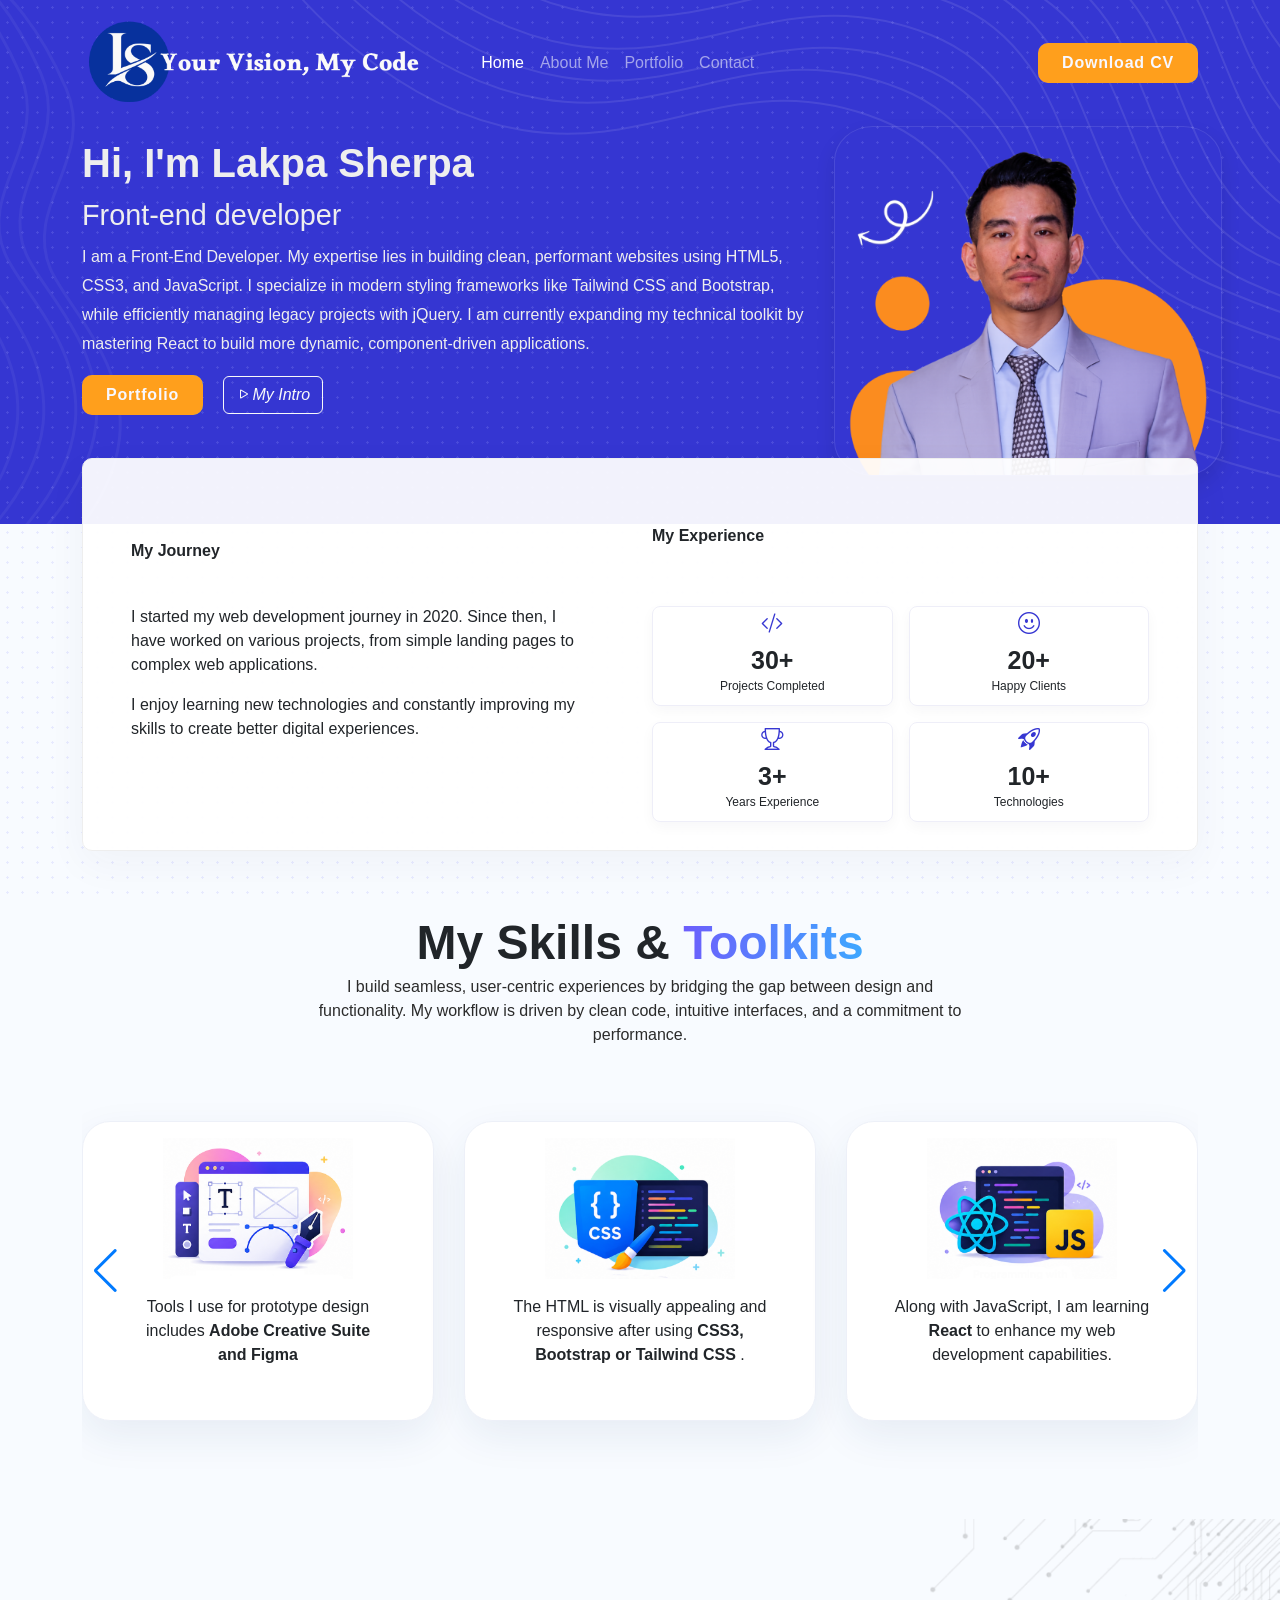
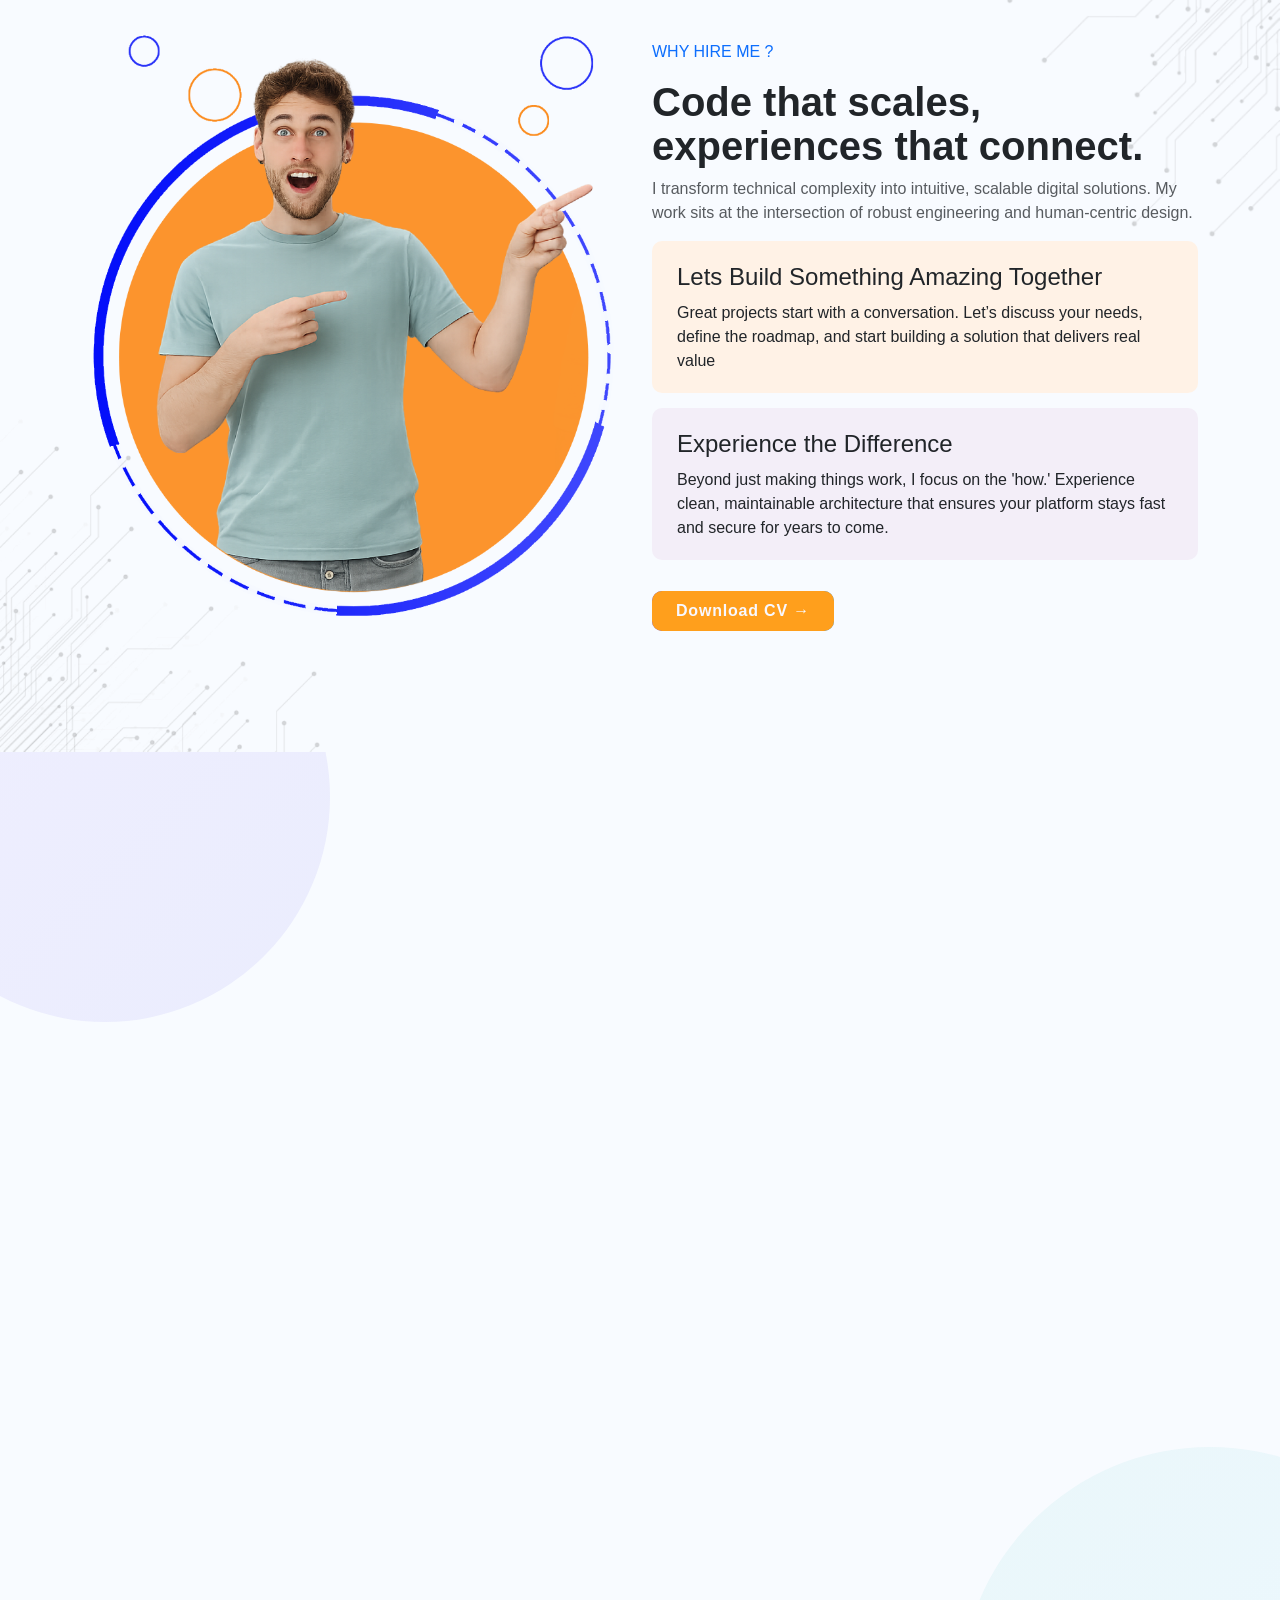
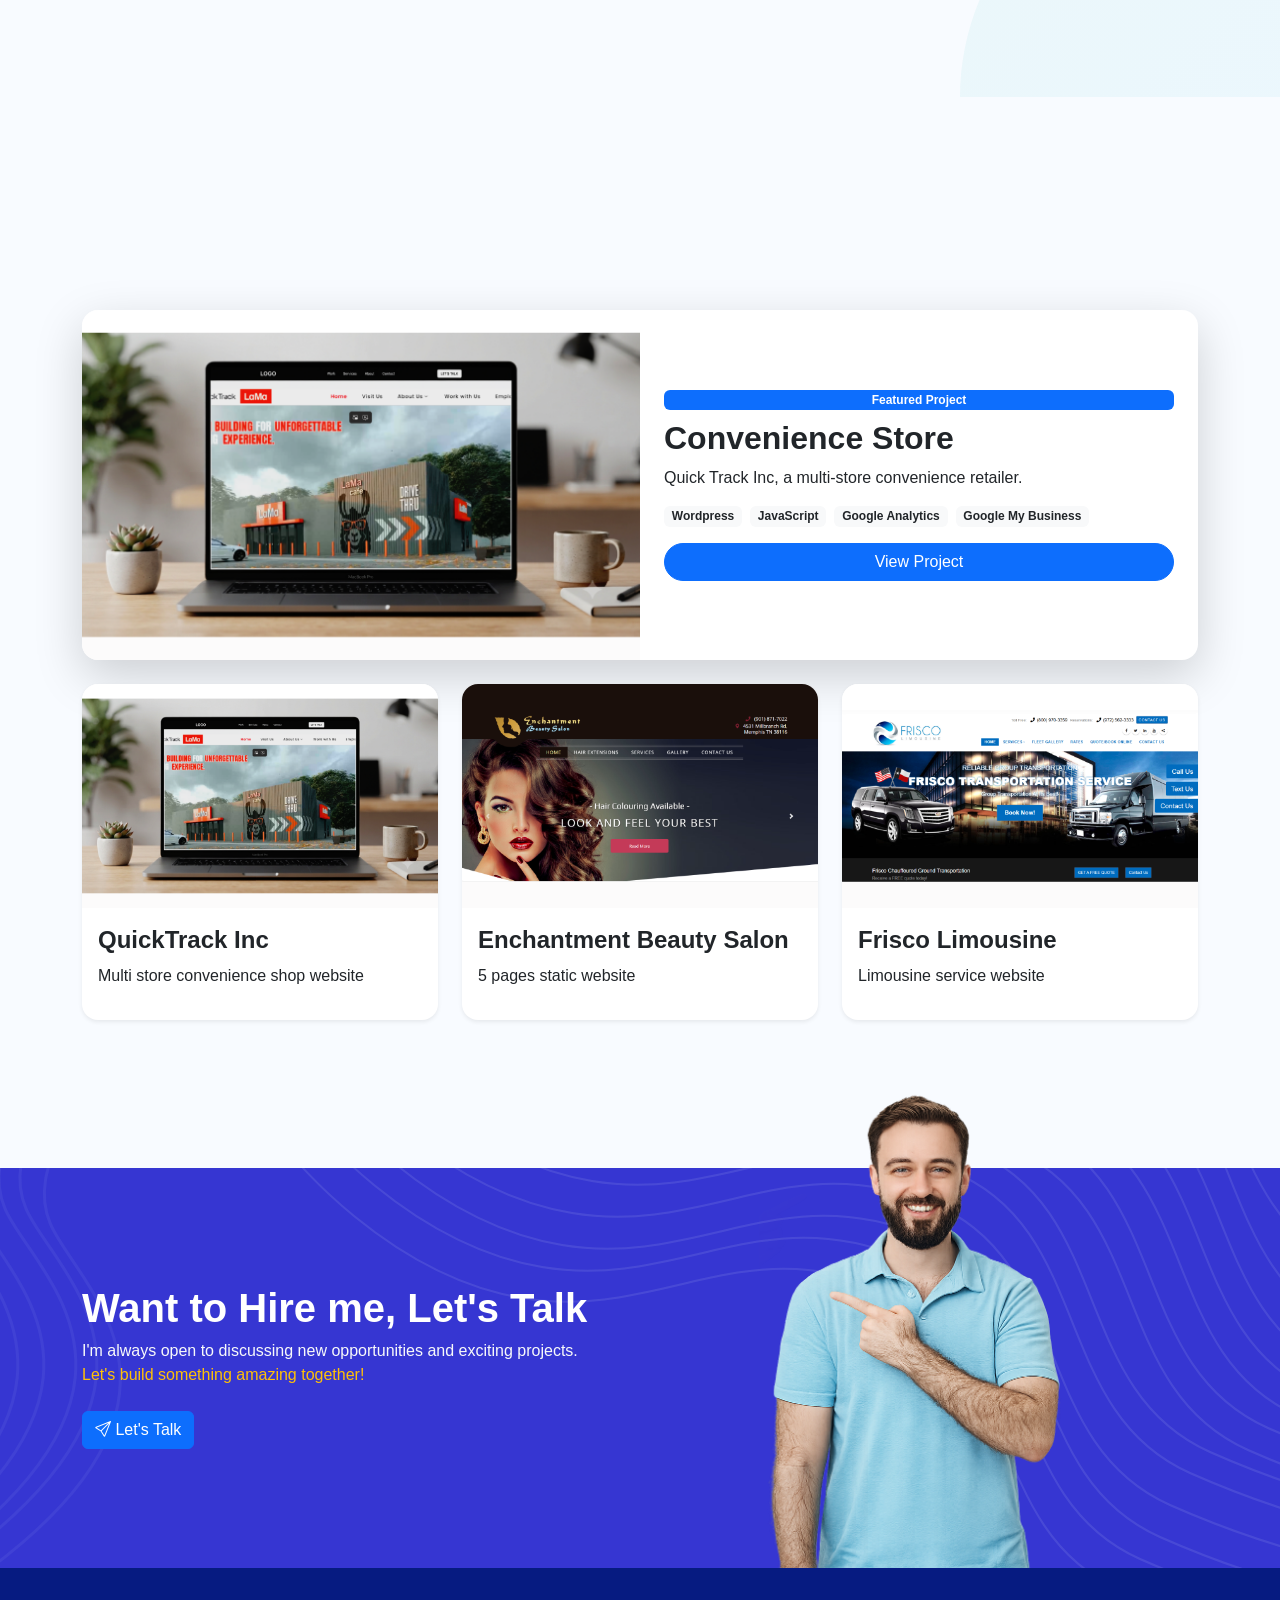
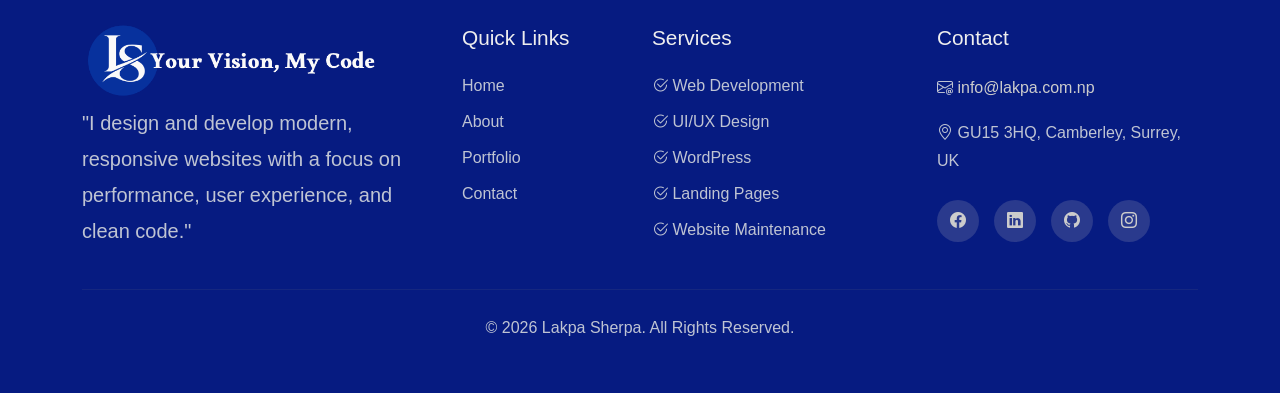
==== commit d088cf48: "Download CV and My intro button and Model added" ====
--- a/index.html
+++ b/index.html
@@ -74,6 +74,11 @@
 
     </div>
   </div>
+
+  <!-- preloader code ends here -->
+
+  <!-- Scroll to top button  -->
+   <button id="backToTop" aria-label="Back to top"> ↑ </button>
 
   <!-- Header Section -->
   <header>
@@ -115,11 +120,58 @@
             </li>
           </ul>
           <span class="d-flex">
-            <button class="btn btn-custom" type="submit"><span>Download CV</span></button>
+            <button class="btn btn-custom" 
+            data-bs-toggle="modal" 
+            data-bs-target="#cvModal">
+            <span>Download CV</span></button>
           </span>
         </div>
       </div>
     </nav>
+
+    <!-- CV Modal -->
+<div
+  class="modal fade"
+  id="cvModal"
+  tabindex="-1"
+  aria-labelledby="cvModalLabel"
+  aria-hidden="true"
+>
+  <div class="modal-dialog modal-dialog-centered">
+    <div class="modal-content">
+
+      <div class="modal-header">
+        <h5 class="modal-title" id="cvModalLabel">
+          Download My CV
+        </h5>
+
+        <button
+          type="button"
+          class="btn-close"
+          data-bs-dismiss="modal"
+          aria-label="Close"
+        ></button>
+      </div>
+
+      <div class="modal-body text-center">
+        <p>
+          To request a CV please send me an email.
+        </p>
+
+        <a
+          href="mailto:lakpa243@gmail.com"
+          class="btn btn-primary"
+        >
+          <i class="bi bi-envelope"></i>
+          Request CV
+        </a>
+      </div>
+
+    </div>
+  </div>
+</div>
+
+<!-- CV Modal code ends here -->
 
     <!-- Hero section Bio Banner -->
 
@@ -135,7 +187,9 @@
             mastering React to build more dynamic, component-driven applications. </p>
           <a href="#portfolio" class="btn btn-custom btn-md"><span>Portfolio</span></a>
           <a href="#" class="btn btn-outline-light btn-md ms-3 ms-md-3">
-            <i class="bi bi-play">My Intro</i> </a>
+            <i class="bi bi-play" 
+            data-bs-toggle="modal"
+            data-bs-target="#videoModal" >My Intro</i> </a>
         </div>
         <div class="col-md-4 text-center pb-5 lakpa-image clearfix order-1 order-lg-2 reveal delay-1">
           <img src="assets/images/lakpa.png" class="img-fluid float-end"
@@ -145,6 +199,39 @@
     </div>
   </header>
 
+  <!-- Intro Video Modal -->
+<div
+  class="modal fade"
+  id="videoModal"
+  tabindex="-1"
+  aria-labelledby="videoModalLabel"
+  aria-hidden="true"
+>
+  <div class="modal-dialog modal-lg modal-dialog-centered">
+    <div class="modal-content">
+      
+      <div class="modal-header">
+        <h5 class="modal-title" id="videoModalLabel">Coming soon ...</h5>
+        <button
+          type="button"
+          class="btn-close"
+          data-bs-dismiss="modal"
+          aria-label="Close"
+        ></button>
+      </div>
+
+      <div class="modal-body p-0">
+        <video id="introVideo" class="w-100" controls>
+          <!-- <source src="https://www.youtube.com/watch?v=ZY7IikY6EvE" type="video/mp4"> -->
+          Your browser does not support the video tag.
+        </video>
+      </div>
+
+    </div>
+  </div>
+</div>
+
+<!-- Intro Video Modal code ends here -->
 
   <main>
     <!-- About me section -->
@@ -260,7 +347,9 @@
                 architecture that ensures your platform stays fast and secure for years to come.</p>
             </div>
 
-            <button class="btn btn-custom mt-3"><span>Download CV →</span></button>
+            <button class="btn btn-custom mt-3" data-bs-toggle="modal" 
+            data-bs-target="#cvModal">
+            <span>Download CV →</span></button>
           </div>
         </div>
       </div>
@@ -632,14 +721,24 @@
     </div>
   </footer>
 
+
   <script src="assets/bootstrap-5.3.8/js/bootstrap.bundle.min.js"></script>
   <!-- Ai Script -->
   <script type="module" src="assets/js/reveal.js"></script>
 
+  <!-- Scroll to top button script -->
+  <script src="assets/js/scrollToTop.js"></script>
+
+  <!-- Preloader script to handle the preloader -->
+  <script src="assets/js/preloader.js"></script>
+
+  <!-- Intro model Js -->
+  <script src="assets/js/introModel.js"></script>
+
   <!-- Swiper JS for skill section-->
-  <script src="assets/js/preloader.js"></script>
   <script src="https://cdn.jsdelivr.net/npm/swiper@11/swiper-bundle.min.js"></script>
   <script src="assets/js/skillsSlider.js"></script>
+
   <!-- Portfolio Section JS -->
   <script src="assets/js/portfolio.js"></script>
 </body>
--- a/assets/css/style.css
+++ b/assets/css/style.css
@@ -175,6 +175,42 @@
 
 /* Preloader css ends here */
 
+/* Scroll to top button css starts here */
+#backToTop {
+    position: fixed;
+    right: 24px;
+    bottom: 24px;
+
+    width: 48px;
+    height: 48px;
+    border: none;
+    border-radius: 50%;
+
+    background: #2420f1;
+    color: #fff;
+    font-size: 24px;
+
+    cursor: pointer;
+    opacity: 0;
+    visibility: hidden;
+    transform: translateY(10px);
+
+    transition: all 0.3s ease;
+    z-index: 9999;
+  }
+
+  #backToTop:hover {
+    transform: translateY(0) scale(1.08);
+    background: #4539f8;
+  }
+
+  #backToTop.show {
+    opacity: 1;
+    visibility: visible;
+    transform: translateY(0);
+  }
+  /* Scroll to top button css ends here  */
+
 h1,
 h2,
 h3,
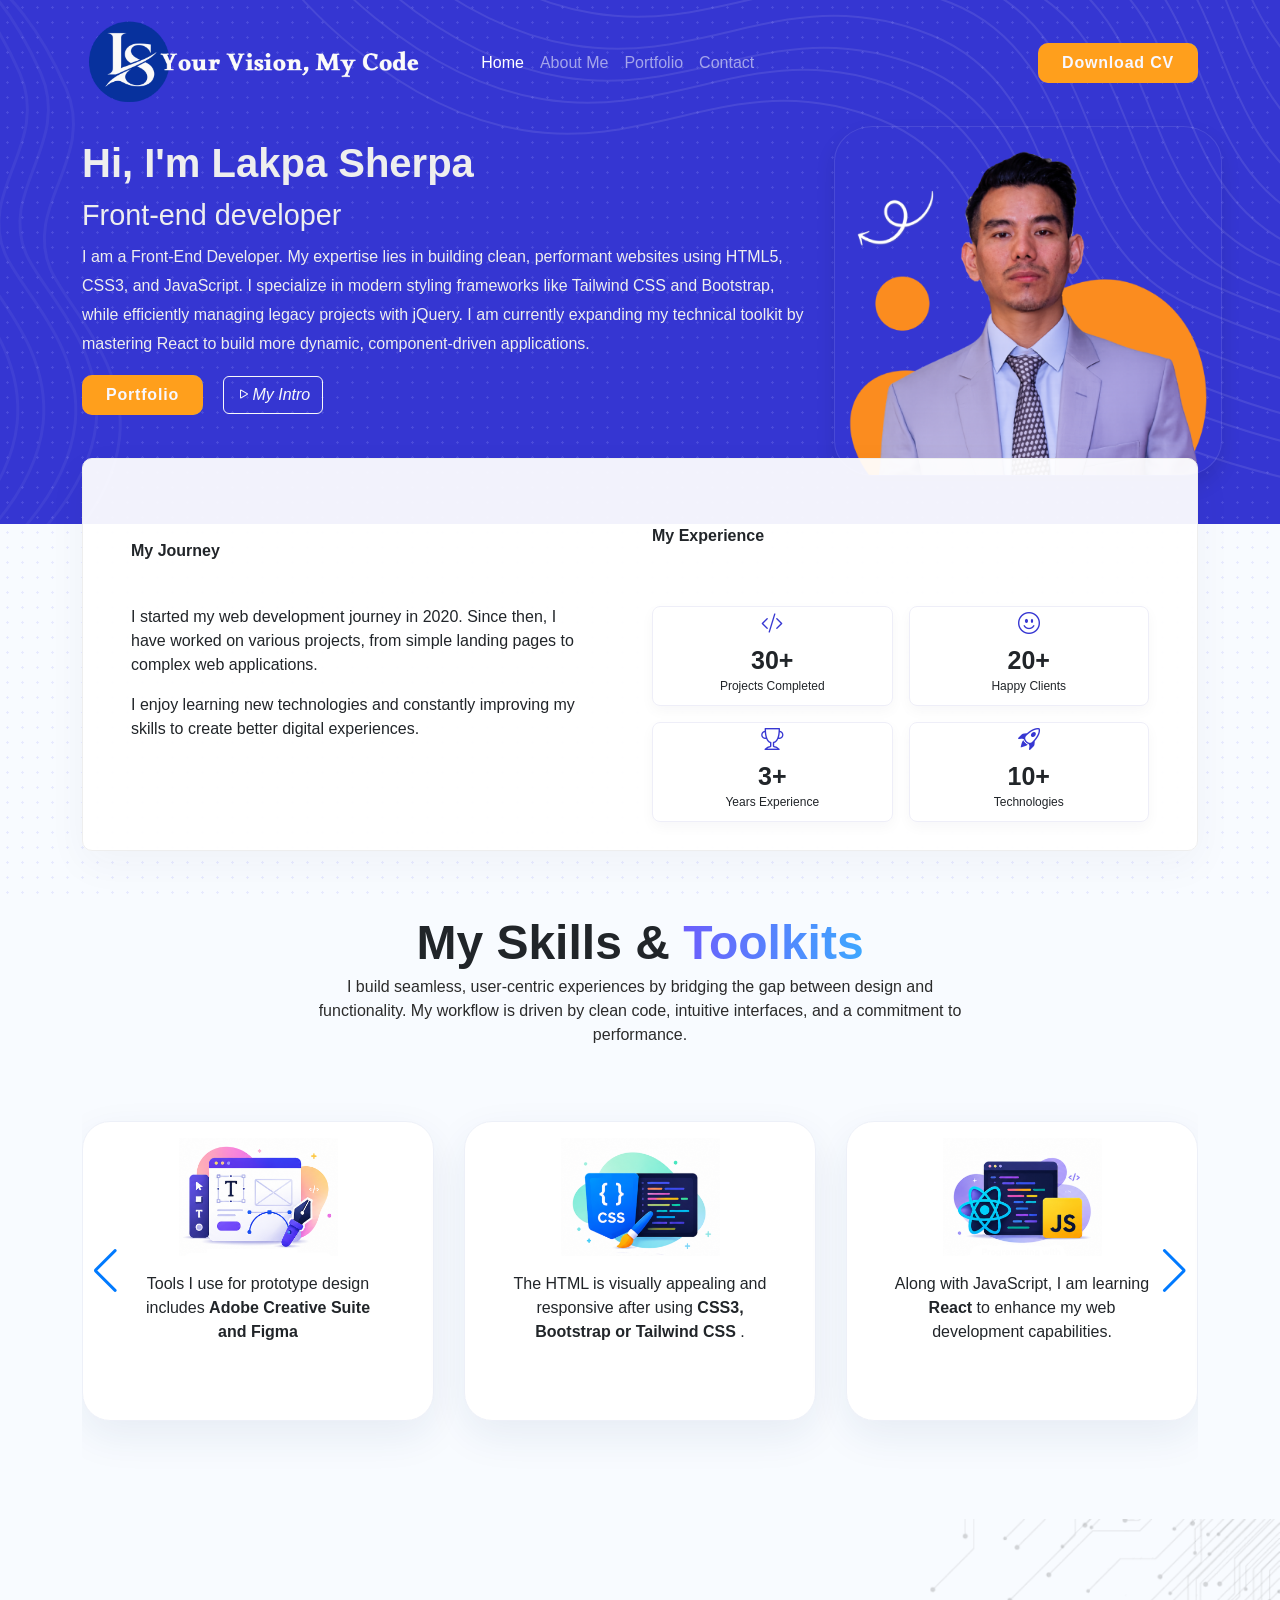
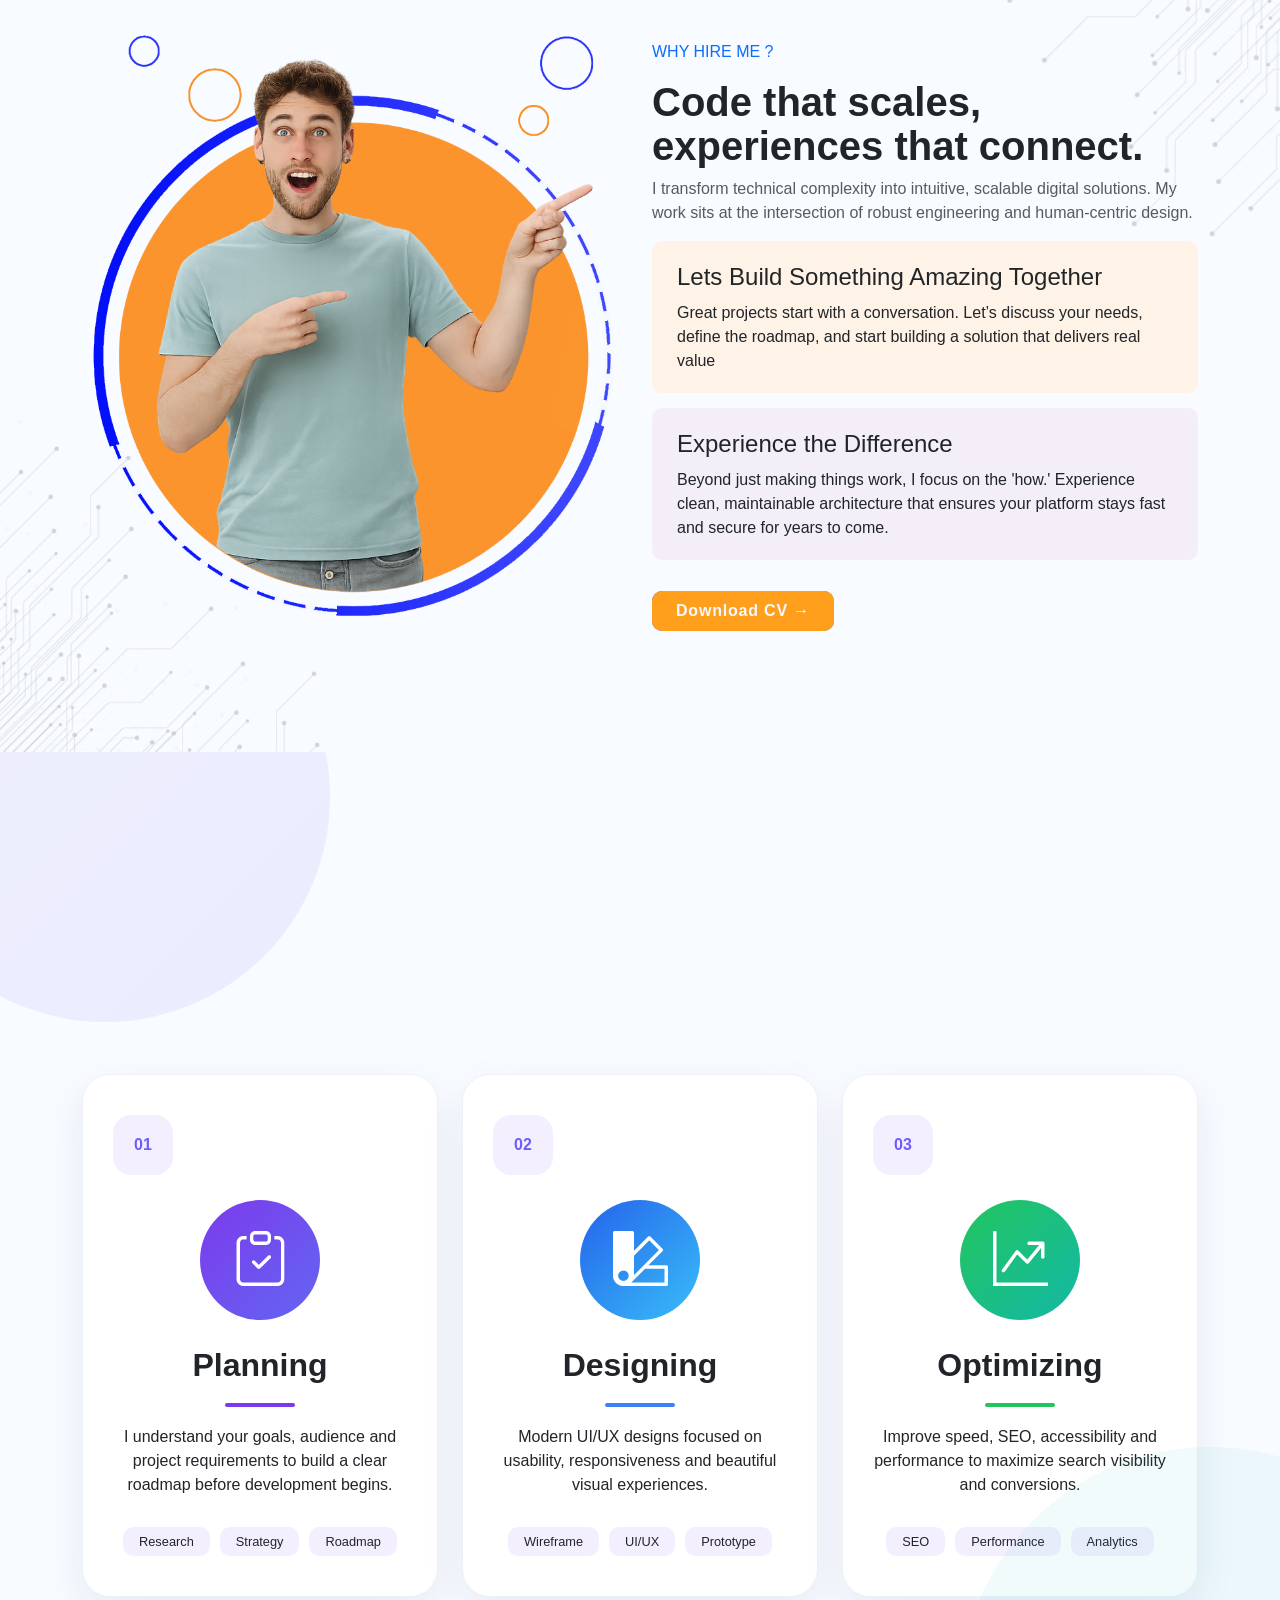
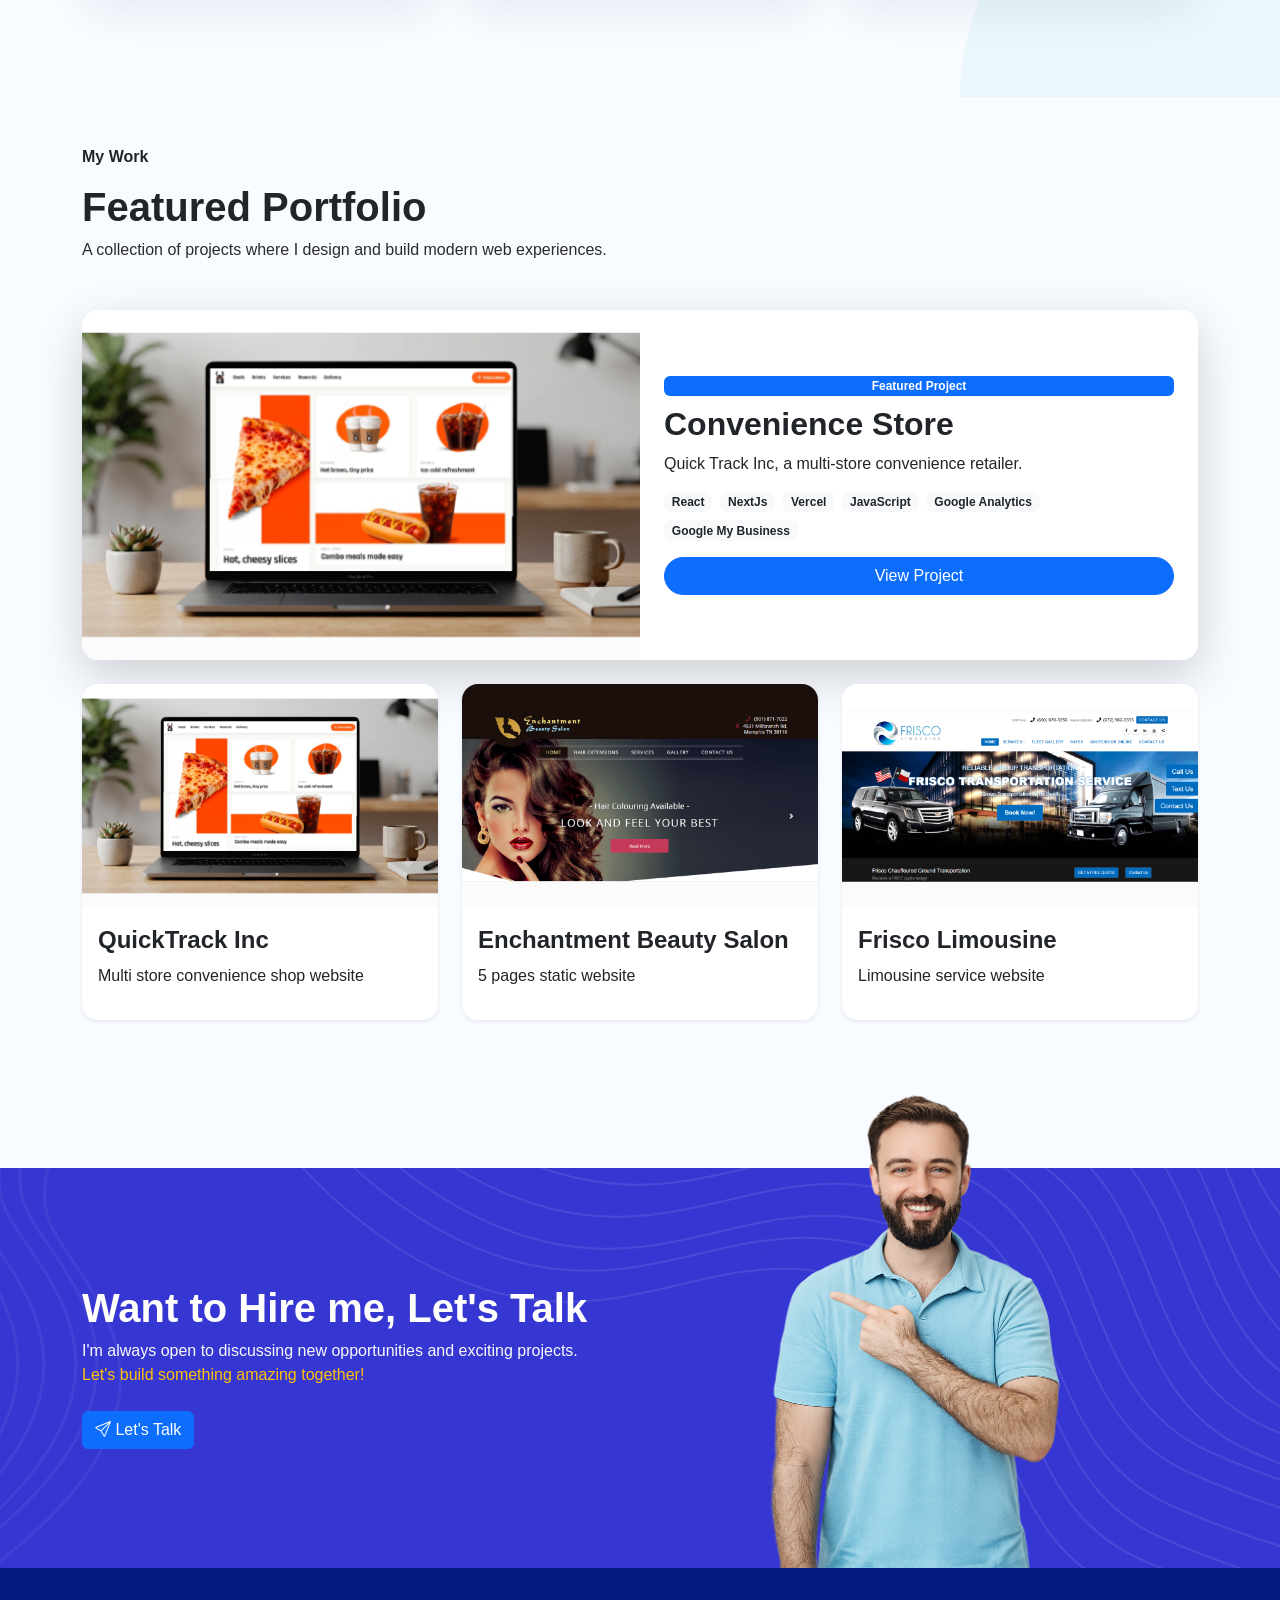
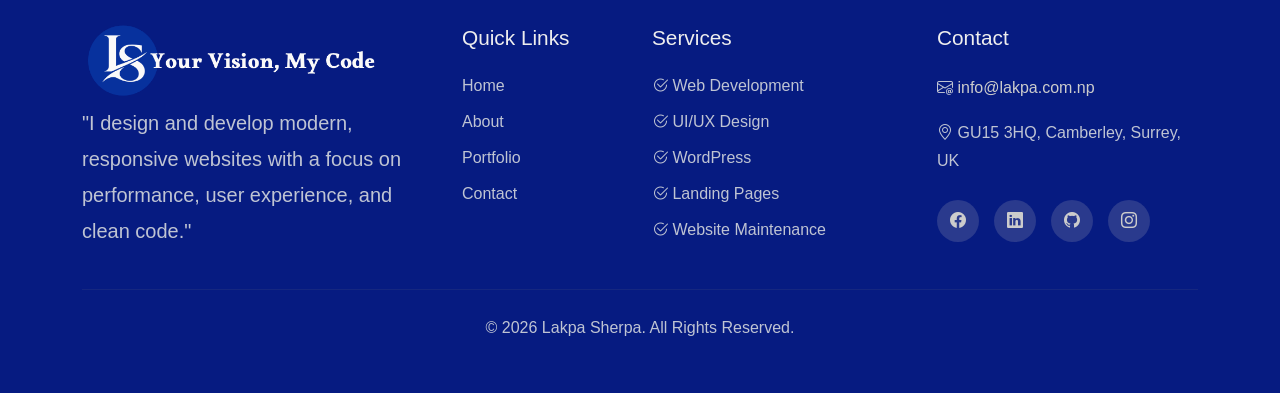
==== commit c0e35fbf: "Portfolio description update" ====
--- a/index.html
+++ b/index.html
@@ -539,7 +539,9 @@
                   </p>
 
                   <div class="d-flex gap-2 flex-wrap mb-3" id="featured-tech">
-                    <span class="badge bg-light text-dark">Wordpress</span>
+                    <span class="badge bg-light text-dark">React</span>
+                    <span class="badge bg-light text-dark">NextJs</span>
+                    <span class="badge bg-light text-dark">Vercel</span>
                     <span class="badge bg-light text-dark">JavaScript</span>
                     <span class="badge bg-light text-dark">Google Analytics</span>
                     <span class="badge bg-light text-dark">Google My Business</span>
@@ -565,7 +567,7 @@
             <div class="project-card shadow-sm rounded-4 overflow-hidden cursor-pointer" onclick="setFeatured(this)"
               data-title="QuickTrack Inc" data-desc="Website for a Convenience Store company."
               data-img="assets/images/portfolio/quicktrackinc.png" data-link="https://quicktrackinc.com/"
-              data-tech="Wordpress, JavaScript, Google Analytics, Google My Business">
+              data-tech="React, NextJs, JavaScript, Vercel, Google Analytics, Google My Business">
 
               <img src="assets/images/portfolio/quicktrackinc.png" class="img-fluid" alt="QuickTrack Inc">
               <div class="p-3">
--- a/assets/css/style.css
+++ b/assets/css/style.css
@@ -520,7 +520,7 @@
 }
 
 .skills-card img {
-    width: 60%;
+    width: 50%;
     margin: 0 auto 1rem auto;
     background-color: #eee;
 }
